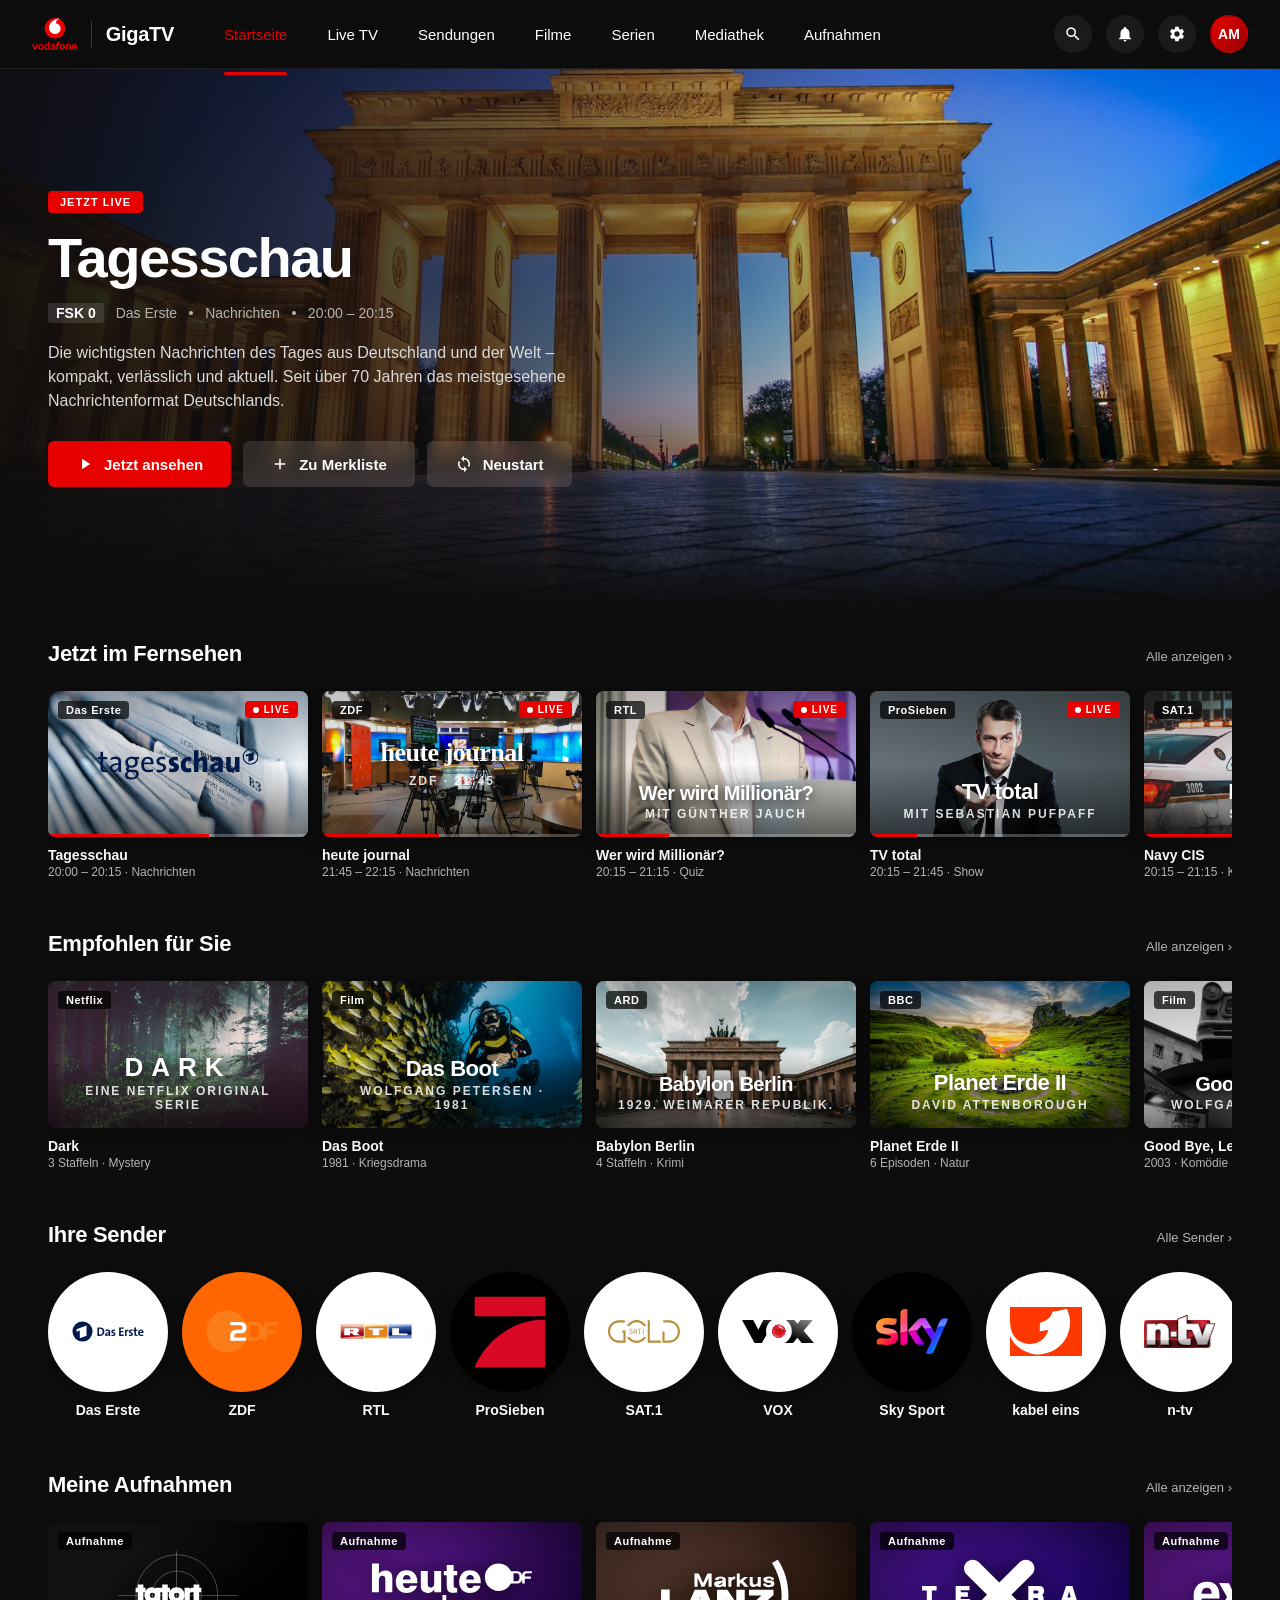
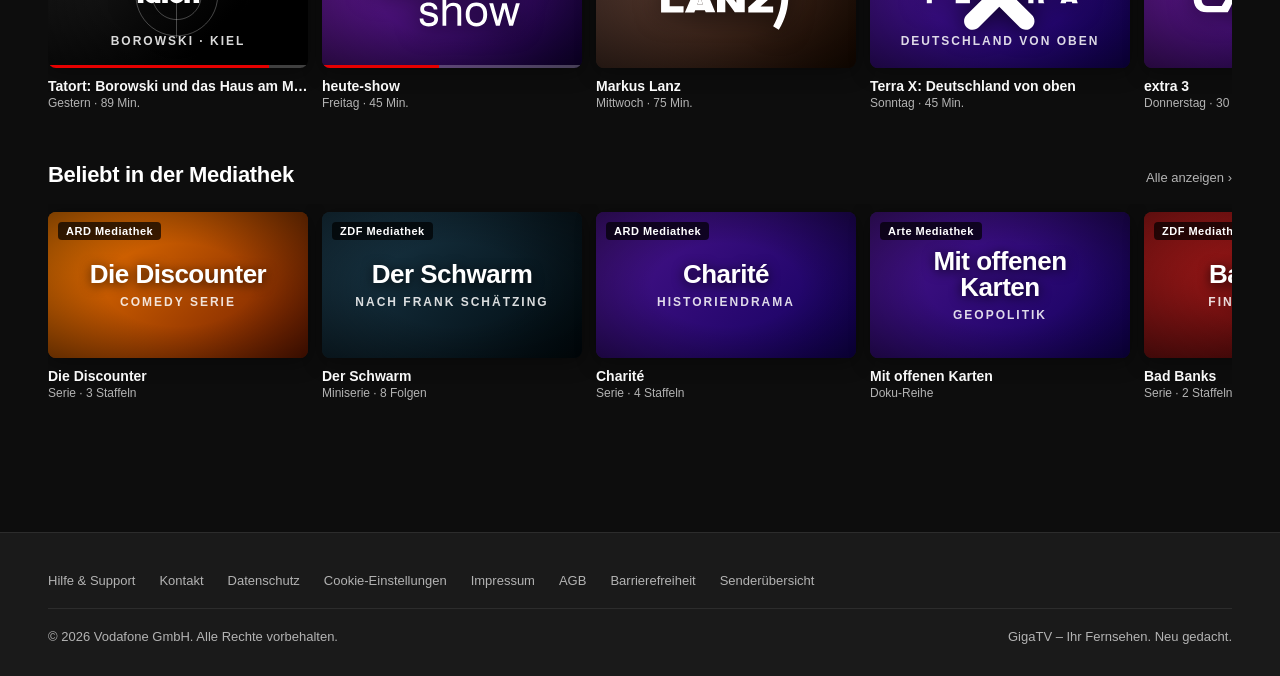
==== index.html @ 19d8017c "Update index.html" ====
<!DOCTYPE html>
<html lang="de">
<head>
 <!-- OneTrust Cookies Consent Notice start for anuschkatmader.github.io/VODAFONE/ -->

<script src="https://cdn.cookielaw.org/scripttemplates/otSDKStub.js"  type="text/javascript" charset="UTF-8" data-domain-script="019dbe77-9f69-7287-923a-d4ab9f42c376" ></script>
<script type="text/javascript">
function OptanonWrapper() { }
</script>
<!-- OneTrust Cookies Consent Notice end for anuschkatmader.github.io/VODAFONE/ -->
    <meta charset="UTF-8">
    <meta name="viewport" content="width=device-width, initial-scale=1.0">
    <title>GigaTV – Vodafone</title>
    <style>
        * {
            margin: 0;
            padding: 0;
            box-sizing: border-box;
            -webkit-font-smoothing: antialiased;
        }

        :root {
            --vf-red: #e60000;
            --vf-red-dark: #bd0000;
            --vf-black: #0d0d0d;
            --vf-bg: #1a1a1a;
            --vf-bg-light: #262626;
            --vf-text: #ffffff;
            --vf-text-muted: #b3b3b3;
            --vf-border: rgba(255, 255, 255, 0.08);
        }

        html, body {
            background: var(--vf-black);
            color: var(--vf-text);
            font-family: "Vodafone Rg", "Helvetica Neue", Arial, sans-serif;
            min-height: 100vh;
            overflow-x: hidden;
        }

        a { color: inherit; }

        /* ---------- Header ---------- */
        header.top-bar {
            position: sticky;
            top: 0;
            z-index: 100;
            background: linear-gradient(to bottom, rgba(13, 13, 13, 0.98), rgba(13, 13, 13, 0.85));
            backdrop-filter: blur(12px);
            -webkit-backdrop-filter: blur(12px);
            border-bottom: 1px solid var(--vf-border);
        }

        .top-bar-inner {
            display: flex;
            align-items: center;
            height: 68px;
            padding: 0 32px;
            gap: 32px;
        }

        .logo-link {
            display: flex;
            align-items: center;
            gap: 14px;
            flex-shrink: 0;
            text-decoration: none;
            color: inherit;
        }

        .vodafone-logo {
            height: 32px;
            width: auto;
            flex-shrink: 0;
        }

        .brand-divider {
            width: 1px;
            height: 26px;
            background: rgba(255, 255, 255, 0.18);
        }

        .brand-subtitle {
            font-size: 20px;
            font-weight: 700;
            letter-spacing: -0.3px;
        }

        nav.main-nav {
            display: flex;
            gap: 4px;
            flex: 1;
        }

        nav.main-nav a {
            color: var(--vf-text);
            text-decoration: none;
            padding: 10px 18px;
            font-size: 15px;
            font-weight: 500;
            border-radius: 6px;
            transition: background 0.15s ease, color 0.15s ease;
            position: relative;
        }

        nav.main-nav a:hover {
            background: rgba(255, 255, 255, 0.08);
        }

        nav.main-nav a.active {
            color: var(--vf-red);
        }

        nav.main-nav a.active::after {
            content: "";
            position: absolute;
            bottom: -22px;
            left: 18px;
            right: 18px;
            height: 3px;
            background: var(--vf-red);
            border-radius: 2px 2px 0 0;
        }

        .top-bar-actions {
            display: flex;
            align-items: center;
            gap: 14px;
        }

        .icon-btn {
            width: 38px;
            height: 38px;
            border-radius: 50%;
            background: rgba(255, 255, 255, 0.06);
            border: none;
            color: white;
            cursor: pointer;
            display: flex;
            align-items: center;
            justify-content: center;
            transition: background 0.15s;
            text-decoration: none;
        }

        .icon-btn:hover {
            background: rgba(255, 255, 255, 0.14);
        }

        .icon-btn svg {
            width: 18px;
            height: 18px;
            fill: currentColor;
        }

        .avatar {
            width: 38px;
            height: 38px;
            border-radius: 50%;
            background: linear-gradient(135deg, #e60000, #990000);
            display: flex;
            align-items: center;
            justify-content: center;
            font-weight: 600;
            font-size: 14px;
            cursor: pointer;
            text-decoration: none;
            color: white;
            border: 2px solid transparent;
            transition: border-color 0.15s;
        }

        .avatar:hover {
            border-color: white;
        }

        /* ---------- Hero ---------- */
        .hero {
            position: relative;
            height: 540px;
            overflow: hidden;
            margin-bottom: 32px;
        }

        .hero-bg {
            position: absolute;
            inset: 0;
            background-image: url("images/photo-reichstag.jpg");
            background-size: cover;
            background-position: center 55%;
        }

        .hero-bg::before {
            content: "";
            position: absolute;
            inset: 0;
            background: linear-gradient(135deg, rgba(230,0,0,0.2) 0%, rgba(0,0,0,0) 60%);
        }

        .hero-overlay {
            position: absolute;
            inset: 0;
            background: linear-gradient(
                to right,
                rgba(13, 13, 13, 0.95) 0%,
                rgba(13, 13, 13, 0.6) 40%,
                rgba(13, 13, 13, 0.2) 70%,
                transparent 100%
            );
        }

        .hero-bottom-fade {
            position: absolute;
            left: 0;
            right: 0;
            bottom: 0;
            height: 120px;
            background: linear-gradient(to bottom, transparent, var(--vf-black));
        }

        .hero-content {
            position: relative;
            z-index: 2;
            padding: 80px 48px;
            max-width: 660px;
            height: 100%;
            display: flex;
            flex-direction: column;
            justify-content: center;
        }

        .hero-badge {
            display: inline-flex;
            align-items: center;
            gap: 8px;
            background: var(--vf-red);
            padding: 5px 12px;
            border-radius: 4px;
            font-size: 11px;
            font-weight: 700;
            letter-spacing: 1px;
            text-transform: uppercase;
            width: fit-content;
            margin-bottom: 16px;
        }

        .hero-title {
            font-size: 56px;
            font-weight: 700;
            letter-spacing: -1.5px;
            line-height: 1.05;
            margin-bottom: 16px;
        }

        .hero-meta {
            display: flex;
            align-items: center;
            gap: 12px;
            margin-bottom: 18px;
            color: var(--vf-text-muted);
            font-size: 14px;
            flex-wrap: wrap;
        }

        .hero-meta .rating {
            background: rgba(255, 255, 255, 0.12);
            padding: 2px 8px;
            border-radius: 3px;
            font-weight: 600;
            color: white;
        }

        .hero-meta .dot {
            width: 4px;
            height: 4px;
            background: var(--vf-text-muted);
            border-radius: 50%;
        }

        .hero-description {
            font-size: 16px;
            line-height: 1.5;
            color: #d9d9d9;
            margin-bottom: 28px;
        }

        .hero-actions {
            display: flex;
            gap: 12px;
            flex-wrap: wrap;
        }

        .btn {
            padding: 14px 28px;
            border-radius: 6px;
            border: none;
            font-size: 15px;
            font-weight: 600;
            cursor: pointer;
            display: inline-flex;
            align-items: center;
            gap: 10px;
            transition: transform 0.1s, background 0.15s, border-color 0.15s;
            font-family: inherit;
            text-decoration: none;
        }

        .btn:active {
            transform: scale(0.97);
        }

        .btn-primary {
            background: var(--vf-red);
            color: white;
        }

        .btn-primary:hover {
            background: var(--vf-red-dark);
        }

        .btn-secondary {
            background: rgba(255, 255, 255, 0.12);
            color: white;
            backdrop-filter: blur(8px);
        }

        .btn-secondary:hover {
            background: rgba(255, 255, 255, 0.22);
        }

        .btn svg {
            width: 18px;
            height: 18px;
            fill: currentColor;
        }

        /* ---------- Rails ---------- */
        main {
            padding: 0 48px 80px;
        }

        .rail {
            margin-bottom: 40px;
        }

        .rail-header {
            display: flex;
            align-items: baseline;
            justify-content: space-between;
            margin-bottom: 16px;
        }

        .rail-title {
            font-size: 22px;
            font-weight: 700;
            letter-spacing: -0.3px;
        }

        .rail-see-all {
            color: var(--vf-text-muted);
            font-size: 13px;
            text-decoration: none;
            font-weight: 500;
            transition: color 0.15s;
        }

        .rail-see-all:hover {
            color: var(--vf-red);
        }

        .rail-track {
            display: flex;
            gap: 14px;
            overflow-x: auto;
            overflow-y: visible;
            scrollbar-width: none;
            -ms-overflow-style: none;
            padding: 8px 0 12px;
            scroll-snap-type: x mandatory;
        }

        .rail-track::-webkit-scrollbar {
            display: none;
        }

        .tile {
            flex: 0 0 auto;
            width: 260px;
            cursor: pointer;
            scroll-snap-align: start;
        }

        .tile:hover .tile-art {
            transform: scale(1.03);
            box-shadow: 0 8px 28px rgba(0, 0, 0, 0.6);
        }

        .tile-art {
            position: relative;
            width: 100%;
            aspect-ratio: 16 / 9;
            border-radius: 8px;
            overflow: hidden;
            background: var(--vf-bg-light);
            margin-bottom: 10px;
            box-shadow: 0 4px 20px rgba(0, 0, 0, 0.4);
            transition: transform 0.2s ease, box-shadow 0.2s ease;
            transform-origin: center center;
        }

        .tile-art::after {
            content: "";
            position: absolute;
            inset: 0;
            border-radius: 8px;
            box-shadow: inset 0 0 0 0 var(--vf-red);
            transition: box-shadow 0.15s;
            pointer-events: none;
        }

        .tile:hover .tile-art::after {
            box-shadow: inset 0 0 0 2px var(--vf-red);
        }

        .tile-art-bg {
            position: absolute;
            inset: 0;
            display: flex;
            align-items: center;
            justify-content: center;
            padding: 14px;
        }

        .tile-art-bg img {
            max-width: 70%;
            max-height: 70%;
            object-fit: contain;
            filter: drop-shadow(0 2px 8px rgba(0,0,0,0.5));
        }

        /* Full-bleed thumbnail photo on show tiles */
        .tile-photo {
            position: absolute;
            inset: 0;
            width: 100%;
            height: 100%;
            object-fit: cover;
            z-index: 0;
        }

        /* Dark scrim so overlays stay legible */
        .tile-scrim::before {
            content: "";
            position: absolute;
            inset: 0;
            background: linear-gradient(to bottom, rgba(0,0,0,0.25) 0%, rgba(0,0,0,0) 50%, rgba(0,0,0,0.55) 100%);
            z-index: 1;
            pointer-events: none;
        }

        .tile-channel {
            position: absolute;
            top: 10px;
            left: 10px;
            background: rgba(0, 0, 0, 0.7);
            backdrop-filter: blur(4px);
            padding: 3px 8px;
            border-radius: 4px;
            font-size: 11px;
            font-weight: 600;
            letter-spacing: 0.5px;
            z-index: 2;
        }

        .tile-live {
            position: absolute;
            top: 10px;
            right: 10px;
            background: var(--vf-red);
            padding: 3px 8px;
            border-radius: 4px;
            font-size: 10px;
            font-weight: 700;
            letter-spacing: 1px;
            display: flex;
            align-items: center;
            gap: 5px;
            z-index: 2;
        }

        .tile-live::before {
            content: "";
            width: 6px;
            height: 6px;
            background: white;
            border-radius: 50%;
            animation: pulse 1.6s infinite;
        }

        @keyframes pulse {
            0%, 100% { opacity: 1; }
            50% { opacity: 0.4; }
        }

        .tile-progress {
            position: absolute;
            left: 0;
            right: 0;
            bottom: 0;
            height: 3px;
            background: rgba(255, 255, 255, 0.25);
            z-index: 2;
        }

        .tile-progress-fill {
            height: 100%;
            background: var(--vf-red);
        }

        .tile-title {
            font-size: 14px;
            font-weight: 600;
            margin-bottom: 2px;
            white-space: nowrap;
            overflow: hidden;
            text-overflow: ellipsis;
        }

        .tile-meta {
            font-size: 12px;
            color: var(--vf-text-muted);
        }

        /* Poster backgrounds — stylized, evocative of each show */
        .bg-news    { background: linear-gradient(135deg, #003366 0%, #001a33 100%); }
        .bg-news2   { background: linear-gradient(135deg, #c8102e 0%, #6b0000 100%); }
        .bg-quiz    { background: radial-gradient(ellipse at center, #ffcc00 0%, #8b4500 70%, #3a1d00 100%); }
        .bg-show    { background: linear-gradient(135deg, #00c853 0%, #004d1f 100%); }
        .bg-crime   { background: linear-gradient(135deg, #1f1f1f 0%, #000000 70%); }
        .bg-invest  { background: linear-gradient(135deg, #2e1065 0%, #0d0025 100%); }
        .bg-sport   { background: linear-gradient(135deg, #0a3d62 0%, #000a1a 100%); }
        .bg-doc     { background: linear-gradient(135deg, #4a148c 0%, #12005e 100%); }
        .bg-mystery { background: linear-gradient(135deg, #1b3a4b 0%, #000a0f 100%); }
        .bg-war     { background: linear-gradient(135deg, #3e2723 0%, #1b0e0b 100%); }
        .bg-nature  { background: linear-gradient(135deg, #1b5e20 0%, #002d0a 100%); }
        .bg-comedy  { background: linear-gradient(135deg, #f57c00 0%, #6d1a00 100%); }
        .bg-thriller { background: linear-gradient(135deg, #b71c1c 0%, #1a0000 100%); }
        .bg-spy     { background: linear-gradient(135deg, #263238 0%, #000a0f 100%); }
        .bg-talk    { background: linear-gradient(135deg, #5d4037 0%, #1a0a00 100%); }
        .bg-satire  { background: linear-gradient(135deg, #6a1b9a 0%, #12003a 100%); }
        .bg-soap    { background: linear-gradient(135deg, #c2185b 0%, #330011 100%); }

        /* Decorative overlay motif on posters */
        .poster-title {
            position: absolute;
            inset: 0;
            display: flex;
            flex-direction: column;
            align-items: center;
            justify-content: center;
            padding: 20px;
            text-align: center;
            z-index: 2;
        }

        .poster-title .main-text {
            font-size: 26px;
            font-weight: 800;
            letter-spacing: -0.5px;
            line-height: 1;
            text-shadow: 0 2px 12px rgba(0, 0, 0, 0.8);
            color: white;
        }

        .poster-title .sub-text {
            font-size: 12px;
            font-weight: 600;
            letter-spacing: 2px;
            text-transform: uppercase;
            margin-top: 8px;
            opacity: 0.85;
        }

        .poster-vignette::before {
            content: "";
            position: absolute;
            inset: 0;
            background: radial-gradient(ellipse at center, transparent 40%, rgba(0,0,0,0.5) 100%);
            z-index: 0;
        }

        .poster-logo {
            position: absolute;
            top: 50%;
            left: 50%;
            transform: translate(-50%, -50%);
            max-width: 62%;
            max-height: 60%;
            width: auto;
            height: auto;
            object-fit: contain;
            z-index: 2;
            filter: drop-shadow(0 2px 12px rgba(0,0,0,0.7));
        }

        .poster-logo.tint-white {
            filter: brightness(0) invert(1) drop-shadow(0 2px 12px rgba(0,0,0,0.7));
        }

        /* ---------- Channel logo row ---------- */
        .channel-row .tile {
            width: 120px;
        }

        .channel-row .tile-art {
            aspect-ratio: 1;
            border-radius: 50%;
            display: flex;
            align-items: center;
            justify-content: center;
        }

        .channel-row .tile-art img {
            max-width: 60%;
            max-height: 60%;
            object-fit: contain;
        }

        .channel-row .tile-art::after {
            border-radius: 50%;
        }

        .channel-row .tile-title {
            text-align: center;
        }

        /* ---------- Footer ---------- */
        footer {
            background: var(--vf-bg);
            padding: 40px 48px 32px;
            border-top: 1px solid var(--vf-border);
            font-size: 13px;
            color: var(--vf-text-muted);
        }

        .footer-links {
            display: flex;
            flex-wrap: wrap;
            gap: 24px;
            margin-bottom: 20px;
        }

        .footer-links a {
            color: var(--vf-text-muted);
            text-decoration: none;
            transition: color 0.15s;
        }

        .footer-links a:hover {
            color: white;
        }

        .footer-legal {
            display: flex;
            justify-content: space-between;
            align-items: center;
            padding-top: 20px;
            border-top: 1px solid var(--vf-border);
            flex-wrap: wrap;
            gap: 12px;
        }

        /* ---------- Responsive ---------- */
        @media (max-width: 900px) {
            .top-bar-inner { padding: 0 16px; gap: 16px; }
            nav.main-nav { display: none; }
            .hero { height: 440px; }
            .hero-content { padding: 40px 20px; }
            .hero-title { font-size: 36px; }
            .hero-description { font-size: 14px; }
            main { padding: 0 20px 60px; }
            .tile { width: 200px; }
            .channel-row .tile { width: 100px; }
            footer { padding: 32px 20px; }
        }
    </style>
</head>
<body>
    <!-- ========== TOP BAR ========== -->
    <header class="top-bar">
        <div class="top-bar-inner">
            <a href="index.html" class="logo-link">
                <img class="vodafone-logo" src="images/vodafone-logo.svg" alt="Vodafone">
                <div class="brand-divider"></div>
                <div class="brand-subtitle">GigaTV</div>
            </a>

            <nav class="main-nav">
                <a href="#" class="active">Startseite</a>
                <a href="#">Live TV</a>
                <a href="#">Sendungen</a>
                <a href="#">Filme</a>
                <a href="#">Serien</a>
                <a href="#">Mediathek</a>
                <a href="#">Aufnahmen</a>
            </nav>

            <div class="top-bar-actions">
                <button class="icon-btn" aria-label="Suche">
                    <svg viewBox="0 0 24 24"><path d="M15.5 14h-.79l-.28-.27a6.5 6.5 0 1 0-.7.7l.27.28v.79l5 4.99L20.49 19l-4.99-5zm-6 0C7.01 14 5 11.99 5 9.5S7.01 5 9.5 5 14 7.01 14 9.5 11.99 14 9.5 14z"/></svg>
                </button>
                <button class="icon-btn" aria-label="Benachrichtigungen">
                    <svg viewBox="0 0 24 24"><path d="M12 22c1.1 0 2-.9 2-2h-4c0 1.1.89 2 2 2zm6-6v-5c0-3.07-1.63-5.64-4.5-6.32V4c0-.83-.67-1.5-1.5-1.5s-1.5.67-1.5 1.5v.68C7.64 5.36 6 7.92 6 11v5l-2 2v1h16v-1l-2-2z"/></svg>
                </button>
                <button class="icon-btn" aria-label="Einstellungen">
                    <svg viewBox="0 0 24 24"><path d="M19.14 12.94c.04-.3.06-.61.06-.94 0-.32-.02-.64-.07-.94l2.03-1.58c.18-.14.23-.41.12-.61l-1.92-3.32c-.12-.22-.37-.29-.59-.22l-2.39.96c-.5-.38-1.03-.7-1.62-.94l-.36-2.54c-.04-.24-.24-.41-.48-.41h-3.84c-.24 0-.43.17-.47.41l-.36 2.54c-.59.24-1.13.57-1.62.94l-2.39-.96c-.22-.08-.47 0-.59.22L2.74 8.87c-.12.21-.08.47.12.61l2.03 1.58c-.05.3-.09.63-.09.94 0 .31.02.64.07.94l-2.03 1.58c-.18.14-.23.41-.12.61l1.92 3.32c.12.22.37.29.59.22l2.39-.96c.5.38 1.03.7 1.62.94l.36 2.54c.05.24.24.41.48.41h3.84c.24 0 .44-.17.47-.41l.36-2.54c.59-.24 1.13-.56 1.62-.94l2.39.96c.22.08.47 0 .59-.22l1.92-3.32c.12-.22.07-.47-.12-.61l-2.01-1.58zM12 15.6c-1.98 0-3.6-1.62-3.6-3.6s1.62-3.6 3.6-3.6 3.6 1.62 3.6 3.6-1.62 3.6-3.6 3.6z"/></svg>
                </button>
                <a href="account.html" class="avatar" title="Mein Konto – Anna Mader">AM</a>
            </div>
        </div>
    </header>

    <!-- ========== HERO ========== -->
    <section class="hero">
        <div class="hero-bg"></div>
        <div class="hero-overlay"></div>
        <div class="hero-content">
            <div class="hero-badge">Jetzt Live</div>
            <h1 class="hero-title">Tagesschau</h1>
            <div class="hero-meta">
                <span class="rating">FSK 0</span>
                <span>Das Erste</span>
                <span class="dot"></span>
                <span>Nachrichten</span>
                <span class="dot"></span>
                <span>20:00 – 20:15</span>
            </div>
            <p class="hero-description">
                Die wichtigsten Nachrichten des Tages aus Deutschland und der Welt – kompakt, verlässlich und aktuell. Seit über 70 Jahren das meistgesehene Nachrichtenformat Deutschlands.
            </p>
            <div class="hero-actions">
                <a href="#" class="btn btn-primary">
                    <svg viewBox="0 0 24 24"><path d="M8 5v14l11-7z"/></svg>
                    Jetzt ansehen
                </a>
                <a href="#" class="btn btn-secondary">
                    <svg viewBox="0 0 24 24"><path d="M19 13h-6v6h-2v-6H5v-2h6V5h2v6h6v2z"/></svg>
                    Zu Merkliste
                </a>
                <a href="#" class="btn btn-secondary">
                    <svg viewBox="0 0 24 24"><path d="M12 4V1L8 5l4 4V6c3.31 0 6 2.69 6 6 0 1.01-.25 1.97-.7 2.8l1.46 1.46C19.54 15.03 20 13.57 20 12c0-4.42-3.58-8-8-8zm0 14c-3.31 0-6-2.69-6-6 0-1.01.25-1.97.7-2.8L5.24 7.74C4.46 8.97 4 10.43 4 12c0 4.42 3.58 8 8 8v3l4-4-4-4v3z"/></svg>
                    Neustart
                </a>
            </div>
        </div>
        <div class="hero-bottom-fade"></div>
    </section>

    <!-- ========== MAIN CONTENT ========== -->
    <main>
        <!-- Jetzt im Fernsehen -->
        <section class="rail">
            <div class="rail-header">
                <h2 class="rail-title">Jetzt im Fernsehen</h2>
                <a href="#" class="rail-see-all">Alle anzeigen ›</a>
            </div>
            <div class="rail-track">
                <div class="tile">
                    <div class="tile-art tile-scrim">
                        <img class="tile-photo" src="images/photo-newsstudio.jpg" alt="">
                        <span class="tile-channel">Das Erste</span>
                        <span class="tile-live">LIVE</span>
                        <img class="poster-logo" src="images/tagesschau.svg" alt="Tagesschau">
                        <div class="tile-progress"><div class="tile-progress-fill" style="width: 62%"></div></div>
                    </div>
                    <div class="tile-title">Tagesschau</div>
                    <div class="tile-meta">20:00 – 20:15 · Nachrichten</div>
                </div>

                <div class="tile">
                    <div class="tile-art tile-scrim">
                        <img class="tile-photo" src="images/photo-tvstudio.jpg" alt="">
                        <span class="tile-channel">ZDF</span>
                        <span class="tile-live">LIVE</span>
                        <div class="poster-title">
                            <div class="main-text" style="font-family:Georgia,serif;">heute journal</div>
                            <div class="sub-text">ZDF · 21:45</div>
                        </div>
                        <div class="tile-progress"><div class="tile-progress-fill" style="width: 45%"></div></div>
                    </div>
                    <div class="tile-title">heute journal</div>
                    <div class="tile-meta">21:45 – 22:15 · Nachrichten</div>
                </div>

                <div class="tile">
                    <div class="tile-art tile-scrim">
                        <img class="tile-photo" src="images/photo-jauch.jpg" alt="">
                        <span class="tile-channel">RTL</span>
                        <span class="tile-live">LIVE</span>
                        <div class="poster-title" style="justify-content:flex-end;padding-bottom:16px;">
                            <div class="main-text" style="font-size:20px;">Wer wird Millionär?</div>
                            <div class="sub-text" style="margin-top:4px;">mit Günther Jauch</div>
                        </div>
                        <div class="tile-progress"><div class="tile-progress-fill" style="width: 28%"></div></div>
                    </div>
                    <div class="tile-title">Wer wird Millionär?</div>
                    <div class="tile-meta">20:15 – 21:15 · Quiz</div>
                </div>

                <div class="tile">
                    <div class="tile-art tile-scrim">
                        <img class="tile-photo" src="images/photo-pufpaff.jpg" alt="">
                        <span class="tile-channel">ProSieben</span>
                        <span class="tile-live">LIVE</span>
                        <div class="poster-title" style="justify-content:flex-end;padding-bottom:16px;">
                            <div class="main-text" style="font-size:22px;">TV total</div>
                            <div class="sub-text" style="margin-top:4px;">mit Sebastian Pufpaff</div>
                        </div>
                        <div class="tile-progress"><div class="tile-progress-fill" style="width: 18%"></div></div>
                    </div>
                    <div class="tile-title">TV total</div>
                    <div class="tile-meta">20:15 – 21:45 · Show</div>
                </div>

                <div class="tile">
                    <div class="tile-art tile-scrim">
                        <img class="tile-photo" src="images/photo-crime.jpg" alt="">
                        <span class="tile-channel">SAT.1</span>
                        <span class="tile-live">LIVE</span>
                        <div class="poster-title" style="justify-content:flex-end;padding-bottom:16px;">
                            <div class="main-text" style="font-size:22px;">Navy CIS</div>
                            <div class="sub-text" style="margin-top:4px;">Staffel 21</div>
                        </div>
                        <div class="tile-progress"><div class="tile-progress-fill" style="width: 55%"></div></div>
                    </div>
                    <div class="tile-title">Navy CIS</div>
                    <div class="tile-meta">20:15 – 21:15 · Krimi</div>
                </div>

                <div class="tile">
                    <div class="tile-art tile-scrim">
                        <img class="tile-photo" src="images/photo-business.jpg" alt="">
                        <span class="tile-channel">VOX</span>
                        <span class="tile-live">LIVE</span>
                        <div class="poster-title" style="justify-content:flex-end;padding-bottom:16px;">
                            <div class="main-text" style="font-size:20px;">Die Höhle der Löwen</div>
                            <div class="sub-text" style="margin-top:4px;">Staffel 18</div>
                        </div>
                        <div class="tile-progress"><div class="tile-progress-fill" style="width: 33%"></div></div>
                    </div>
                    <div class="tile-title">Die Höhle der Löwen</div>
                    <div class="tile-meta">20:15 – 22:15 · Business</div>
                </div>

                <div class="tile">
                    <div class="tile-art tile-scrim">
                        <img class="tile-photo" src="images/photo-stadium.jpg" alt="">
                        <span class="tile-channel">Sky Sport</span>
                        <span class="tile-live">LIVE</span>
                        <img class="poster-logo tint-white" src="images/bundesliga.svg" alt="Bundesliga" style="top:38%;max-height:32%;">
                        <div class="poster-title" style="justify-content:flex-end;padding-bottom:16px;">
                            <div class="sub-text" style="margin-top:0;">BVB – FC Bayern · 30. Spieltag</div>
                        </div>
                        <div class="tile-progress"><div class="tile-progress-fill" style="width: 72%"></div></div>
                    </div>
                    <div class="tile-title">Bundesliga: BVB – FC Bayern</div>
                    <div class="tile-meta">20:30 – 22:30 · Sport</div>
                </div>

                <div class="tile">
                    <div class="tile-art tile-scrim">
                        <img class="tile-photo" src="images/photo-map.jpg" alt="">
                        <span class="tile-channel">Arte</span>
                        <span class="tile-live">LIVE</span>
                        <div class="poster-title" style="justify-content:flex-end;padding-bottom:16px;">
                            <div class="main-text" style="font-size:22px;">Re: Europa</div>
                            <div class="sub-text" style="margin-top:4px;">Reportage</div>
                        </div>
                        <div class="tile-progress"><div class="tile-progress-fill" style="width: 40%"></div></div>
                    </div>
                    <div class="tile-title">Re: Europa</div>
                    <div class="tile-meta">19:40 – 20:15 · Reportage</div>
                </div>
            </div>
        </section>

        <!-- Empfohlen für Sie -->
        <section class="rail">
            <div class="rail-header">
                <h2 class="rail-title">Empfohlen für Sie</h2>
                <a href="#" class="rail-see-all">Alle anzeigen ›</a>
            </div>
            <div class="rail-track">
                <div class="tile">
                    <div class="tile-art tile-scrim">
                        <img class="tile-photo" src="images/photo-forest.jpg" alt="">
                        <span class="tile-channel">Netflix</span>
                        <div class="poster-title" style="justify-content:flex-end;padding-bottom:16px;">
                            <div class="main-text" style="letter-spacing:8px;">DARK</div>
                            <div class="sub-text" style="margin-top:4px;">Eine Netflix Original Serie</div>
                        </div>
                    </div>
                    <div class="tile-title">Dark</div>
                    <div class="tile-meta">3 Staffeln · Mystery</div>
                </div>
                <div class="tile">
                    <div class="tile-art tile-scrim">
                        <img class="tile-photo" src="images/photo-submarine.jpg" alt="">
                        <span class="tile-channel">Film</span>
                        <div class="poster-title" style="justify-content:flex-end;padding-bottom:16px;">
                            <div class="main-text" style="font-size:22px;">Das Boot</div>
                            <div class="sub-text" style="margin-top:4px;">Wolfgang Petersen · 1981</div>
                        </div>
                    </div>
                    <div class="tile-title">Das Boot</div>
                    <div class="tile-meta">1981 · Kriegsdrama</div>
                </div>
                <div class="tile">
                    <div class="tile-art tile-scrim">
                        <img class="tile-photo" src="images/photo-berlin-vintage.jpg" alt="">
                        <span class="tile-channel">ARD</span>
                        <div class="poster-title" style="justify-content:flex-end;padding-bottom:16px;">
                            <div class="main-text" style="font-size:20px;">Babylon Berlin</div>
                            <div class="sub-text" style="margin-top:4px;">1929. Weimarer Republik.</div>
                        </div>
                    </div>
                    <div class="tile-title">Babylon Berlin</div>
                    <div class="tile-meta">4 Staffeln · Krimi</div>
                </div>
                <div class="tile">
                    <div class="tile-art tile-scrim">
                        <img class="tile-photo" src="images/photo-nature.jpg" alt="">
                        <span class="tile-channel">BBC</span>
                        <div class="poster-title" style="justify-content:flex-end;padding-bottom:16px;">
                            <div class="main-text" style="font-size:22px;">Planet Erde II</div>
                            <div class="sub-text" style="margin-top:4px;">David Attenborough</div>
                        </div>
                    </div>
                    <div class="tile-title">Planet Erde II</div>
                    <div class="tile-meta">6 Episoden · Natur</div>
                </div>
                <div class="tile">
                    <div class="tile-art tile-scrim">
                        <img class="tile-photo" src="images/photo-trabant.jpg" alt="">
                        <span class="tile-channel">Film</span>
                        <div class="poster-title" style="justify-content:flex-end;padding-bottom:16px;">
                            <div class="main-text" style="font-size:20px;">Good Bye, Lenin!</div>
                            <div class="sub-text" style="margin-top:4px;">Wolfgang Becker · 2003</div>
                        </div>
                    </div>
                    <div class="tile-title">Good Bye, Lenin!</div>
                    <div class="tile-meta">2003 · Komödie</div>
                </div>
                <div class="tile">
                    <div class="tile-art tile-scrim">
                        <img class="tile-photo" src="images/photo-noir.jpg" alt="">
                        <span class="tile-channel">Das Erste</span>
                        <img class="poster-logo tint-white" src="images/tatort.svg" alt="Tatort">
                    </div>
                    <div class="tile-title">Tatort</div>
                    <div class="tile-meta">Über 1200 Folgen · Krimi</div>
                </div>
                <div class="tile">
                    <div class="tile-art tile-scrim">
                        <img class="tile-photo" src="images/photo-running.jpg" alt="">
                        <span class="tile-channel">Film</span>
                        <div class="poster-title" style="justify-content:flex-end;padding-bottom:16px;">
                            <div class="main-text" style="font-size:22px;">Lola rennt</div>
                            <div class="sub-text" style="margin-top:4px;">Tom Tykwer · 1998</div>
                        </div>
                    </div>
                    <div class="tile-title">Lola rennt</div>
                    <div class="tile-meta">1998 · Thriller</div>
                </div>
                <div class="tile">
                    <div class="tile-art tile-scrim">
                        <img class="tile-photo" src="images/photo-berlinwall.jpg" alt="">
                        <span class="tile-channel">RTL+</span>
                        <div class="poster-title" style="justify-content:flex-end;padding-bottom:16px;">
                            <div class="main-text" style="font-size:20px;">Deutschland 83</div>
                            <div class="sub-text" style="margin-top:4px;">Kalter Krieg · Spionage</div>
                        </div>
                    </div>
                    <div class="tile-title">Deutschland 83</div>
                    <div class="tile-meta">3 Staffeln · Spionage</div>
                </div>
            </div>
        </section>

        <!-- Sender -->
        <section class="rail channel-row">
            <div class="rail-header">
                <h2 class="rail-title">Ihre Sender</h2>
                <a href="#" class="rail-see-all">Alle Sender ›</a>
            </div>
            <div class="rail-track">
                <div class="tile">
                    <div class="tile-art" style="background:#fff;">
                        <img src="images/das-erste.svg" alt="Das Erste">
                    </div>
                    <div class="tile-title">Das Erste</div>
                </div>
                <div class="tile">
                    <div class="tile-art" style="background:#ff6600;">
                        <img src="images/zdf.svg" alt="ZDF">
                    </div>
                    <div class="tile-title">ZDF</div>
                </div>
                <div class="tile">
                    <div class="tile-art" style="background:#fff;">
                        <img src="images/rtl.svg" alt="RTL">
                    </div>
                    <div class="tile-title">RTL</div>
                </div>
                <div class="tile">
                    <div class="tile-art" style="background:#000;">
                        <img src="images/prosieben.svg" alt="ProSieben">
                    </div>
                    <div class="tile-title">ProSieben</div>
                </div>
                <div class="tile">
                    <div class="tile-art" style="background:#fff;">
                        <img src="images/sat1.svg" alt="SAT.1">
                    </div>
                    <div class="tile-title">SAT.1</div>
                </div>
                <div class="tile">
                    <div class="tile-art" style="background:#fff;">
                        <img src="images/vox.svg" alt="VOX">
                    </div>
                    <div class="tile-title">VOX</div>
                </div>
                <div class="tile">
                    <div class="tile-art" style="background:#000;">
                        <img src="images/sky.svg" alt="Sky">
                    </div>
                    <div class="tile-title">Sky Sport</div>
                </div>
                <div class="tile">
                    <div class="tile-art" style="background:#fff;">
                        <img src="images/kabeleins.svg" alt="kabel eins">
                    </div>
                    <div class="tile-title">kabel eins</div>
                </div>
                <div class="tile">
                    <div class="tile-art" style="background:#fff;">
                        <img src="images/ntv.svg" alt="n-tv">
                    </div>
                    <div class="tile-title">n-tv</div>
                </div>
                <div class="tile">
                    <div class="tile-art" style="background:#000;">
                        <img src="images/arte.svg" alt="Arte">
                    </div>
                    <div class="tile-title">Arte</div>
                </div>
                <div class="tile">
                    <div class="tile-art" style="background:#fff;">
                        <img src="images/3sat.svg" alt="3sat">
                    </div>
                    <div class="tile-title">3sat</div>
                </div>
                <div class="tile">
                    <div class="tile-art" style="background:#fff;">
                        <img src="images/wdr.svg" alt="WDR">
                    </div>
                    <div class="tile-title">WDR</div>
                </div>
            </div>
        </section>

        <!-- Meine Aufnahmen -->
        <section class="rail">
            <div class="rail-header">
                <h2 class="rail-title">Meine Aufnahmen</h2>
                <a href="#" class="rail-see-all">Alle anzeigen ›</a>
            </div>
            <div class="rail-track">
                <div class="tile">
                    <div class="tile-art bg-crime poster-vignette">
                        <span class="tile-channel">Aufnahme</span>
                        <img class="poster-logo tint-white" src="images/tatort.svg" alt="Tatort">
                        <div class="poster-title" style="justify-content:flex-end;padding-bottom:20px;">
                            <div class="sub-text" style="margin-top:0;">Borowski · Kiel</div>
                        </div>
                        <div class="tile-progress"><div class="tile-progress-fill" style="width: 85%"></div></div>
                    </div>
                    <div class="tile-title">Tatort: Borowski und das Haus am Meer</div>
                    <div class="tile-meta">Gestern · 89 Min.</div>
                </div>
                <div class="tile">
                    <div class="tile-art bg-satire poster-vignette">
                        <span class="tile-channel">Aufnahme</span>
                        <img class="poster-logo tint-white" src="images/heute-show.svg" alt="heute-show">
                        <div class="tile-progress"><div class="tile-progress-fill" style="width: 45%"></div></div>
                    </div>
                    <div class="tile-title">heute-show</div>
                    <div class="tile-meta">Freitag · 45 Min.</div>
                </div>
                <div class="tile">
                    <div class="tile-art bg-talk poster-vignette">
                        <span class="tile-channel">Aufnahme</span>
                        <img class="poster-logo tint-white" src="images/markus-lanz.svg" alt="Markus Lanz">
                    </div>
                    <div class="tile-title">Markus Lanz</div>
                    <div class="tile-meta">Mittwoch · 75 Min.</div>
                </div>
                <div class="tile">
                    <div class="tile-art bg-doc poster-vignette">
                        <span class="tile-channel">Aufnahme</span>
                        <img class="poster-logo tint-white" src="images/terra-x.svg" alt="Terra X">
                        <div class="poster-title" style="justify-content:flex-end;padding-bottom:20px;">
                            <div class="sub-text" style="margin-top:0;">Deutschland von oben</div>
                        </div>
                    </div>
                    <div class="tile-title">Terra X: Deutschland von oben</div>
                    <div class="tile-meta">Sonntag · 45 Min.</div>
                </div>
                <div class="tile">
                    <div class="tile-art bg-satire poster-vignette">
                        <span class="tile-channel">Aufnahme</span>
                        <img class="poster-logo tint-white" src="images/extra-3.svg" alt="extra 3">
                    </div>
                    <div class="tile-title">extra 3</div>
                    <div class="tile-meta">Donnerstag · 30 Min.</div>
                </div>
                <div class="tile">
                    <div class="tile-art bg-soap poster-vignette">
                        <span class="tile-channel">Aufnahme</span>
                        <div class="poster-title">
                            <div class="main-text">Rote Rosen</div>
                            <div class="sub-text">Telenovela</div>
                        </div>
                    </div>
                    <div class="tile-title">Rote Rosen</div>
                    <div class="tile-meta">Diese Woche · 5 Folgen</div>
                </div>
            </div>
        </section>

        <!-- Beliebt in der Mediathek -->
        <section class="rail">
            <div class="rail-header">
                <h2 class="rail-title">Beliebt in der Mediathek</h2>
                <a href="#" class="rail-see-all">Alle anzeigen ›</a>
            </div>
            <div class="rail-track">
                <div class="tile">
                    <div class="tile-art bg-comedy poster-vignette">
                        <span class="tile-channel">ARD Mediathek</span>
                        <div class="poster-title">
                            <div class="main-text">Die Discounter</div>
                            <div class="sub-text">Comedy Serie</div>
                        </div>
                    </div>
                    <div class="tile-title">Die Discounter</div>
                    <div class="tile-meta">Serie · 3 Staffeln</div>
                </div>
                <div class="tile">
                    <div class="tile-art bg-mystery poster-vignette">
                        <span class="tile-channel">ZDF Mediathek</span>
                        <div class="poster-title">
                            <div class="main-text">Der Schwarm</div>
                            <div class="sub-text">nach Frank Schätzing</div>
                        </div>
                    </div>
                    <div class="tile-title">Der Schwarm</div>
                    <div class="tile-meta">Miniserie · 8 Folgen</div>
                </div>
                <div class="tile">
                    <div class="tile-art bg-doc poster-vignette">
                        <span class="tile-channel">ARD Mediathek</span>
                        <div class="poster-title">
                            <div class="main-text">Charité</div>
                            <div class="sub-text">Historiendrama</div>
                        </div>
                    </div>
                    <div class="tile-title">Charité</div>
                    <div class="tile-meta">Serie · 4 Staffeln</div>
                </div>
                <div class="tile">
                    <div class="tile-art bg-doc poster-vignette">
                        <span class="tile-channel">Arte Mediathek</span>
                        <div class="poster-title">
                            <div class="main-text">Mit offenen<br>Karten</div>
                            <div class="sub-text">Geopolitik</div>
                        </div>
                    </div>
                    <div class="tile-title">Mit offenen Karten</div>
                    <div class="tile-meta">Doku-Reihe</div>
                </div>
                <div class="tile">
                    <div class="tile-art bg-thriller poster-vignette">
                        <span class="tile-channel">ZDF Mediathek</span>
                        <div class="poster-title">
                            <div class="main-text">Bad Banks</div>
                            <div class="sub-text">Finanzthriller</div>
                        </div>
                    </div>
                    <div class="tile-title">Bad Banks</div>
                    <div class="tile-meta">Serie · 2 Staffeln</div>
                </div>
                <div class="tile">
                    <div class="tile-art bg-comedy poster-vignette">
                        <span class="tile-channel">ARD Mediathek</span>
                        <div class="poster-title">
                            <div class="main-text">Pumuckl</div>
                            <div class="sub-text">Neue Geschichten</div>
                        </div>
                    </div>
                    <div class="tile-title">Neue Geschichten vom Pumuckl</div>
                    <div class="tile-meta">Serie · 13 Folgen</div>
                </div>
                <div class="tile">
                    <div class="tile-art bg-satire poster-vignette">
                        <span class="tile-channel">ZDF Mediathek</span>
                        <div class="poster-title">
                            <div class="main-text">Die Anstalt</div>
                            <div class="sub-text">Politsatire</div>
                        </div>
                    </div>
                    <div class="tile-title">Die Anstalt</div>
                    <div class="tile-meta">Politsatire</div>
                </div>
                <div class="tile">
                    <div class="tile-art bg-doc poster-vignette">
                        <span class="tile-channel">Arte Mediathek</span>
                        <div class="poster-title">
                            <div class="main-text">Tracks East</div>
                            <div class="sub-text">Reportage</div>
                        </div>
                    </div>
                    <div class="tile-title">Tracks East</div>
                    <div class="tile-meta">Reportage</div>
                </div>
            </div>
        </section>
    </main>

    <!-- ========== FOOTER ========== -->
    <footer>
        <div class="footer-links">
            <a href="#">Hilfe &amp; Support</a>
            <a href="#">Kontakt</a>
            <a href="#">Datenschutz</a>
            <a href="#" id="cookie-settings">Cookie-Einstellungen</a>
            <a href="#">Impressum</a>
            <a href="#">AGB</a>
            <a href="#">Barrierefreiheit</a>
            <a href="#">Senderübersicht</a>
        </div>
        <div class="footer-legal">
            <div>© 2026 Vodafone GmbH. Alle Rechte vorbehalten.</div>
            <div>GigaTV – Ihr Fernsehen. Neu gedacht.</div>
        </div>
    </footer>
</body>
</html>
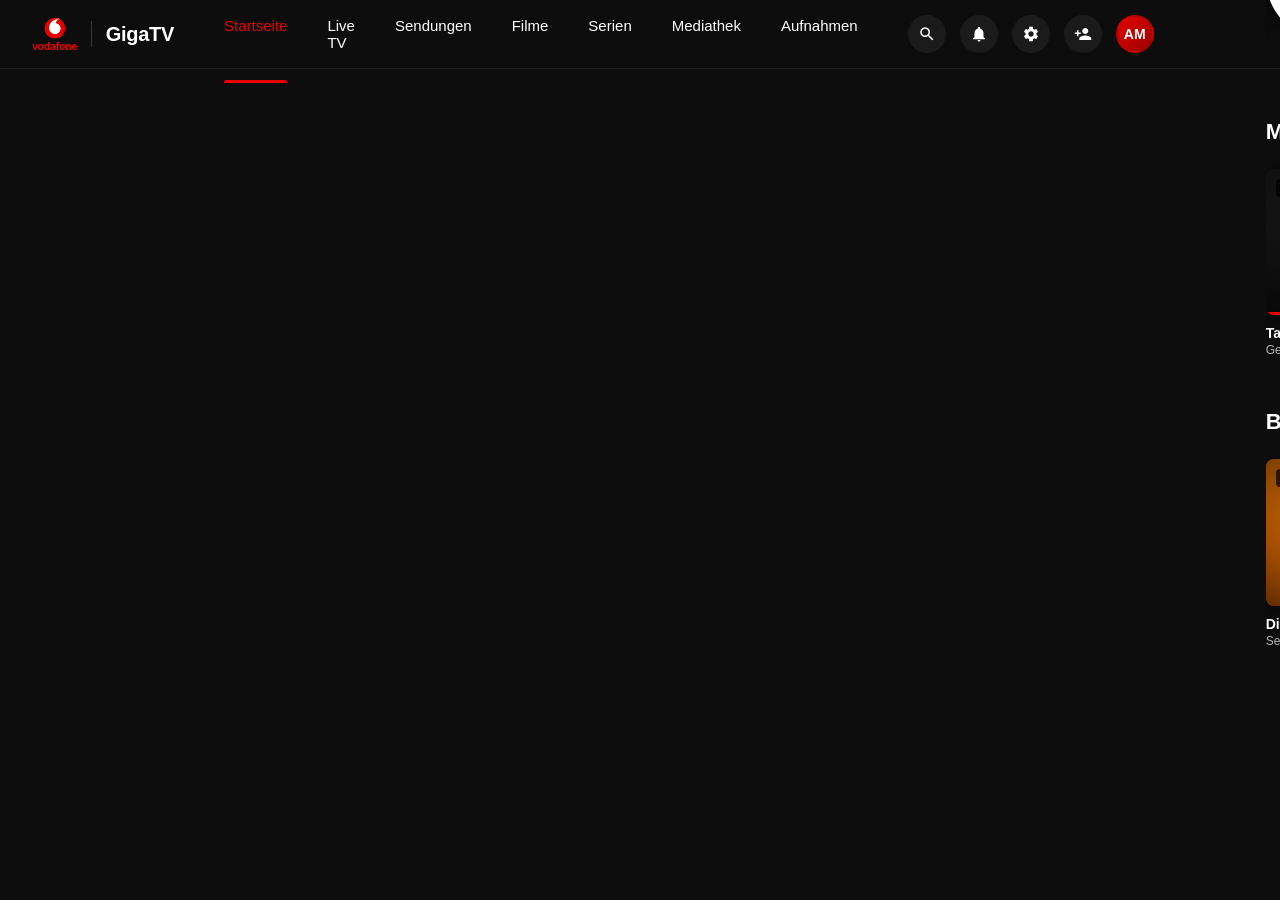
==== commit 3ced1c90: "Update index.html" ====
--- a/index.html
+++ b/index.html
@@ -705,20 +705,24 @@
                 <a href="#">Aufnahmen</a>
             </nav>
 
-            <div class="top-bar-actions">
-                <button class="icon-btn" aria-label="Suche">
-                    <svg viewBox="0 0 24 24"><path d="M15.5 14h-.79l-.28-.27a6.5 6.5 0 1 0-.7.7l.27.28v.79l5 4.99L20.49 19l-4.99-5zm-6 0C7.01 14 5 11.99 5 9.5S7.01 5 9.5 5 14 7.01 14 9.5 11.99 14 9.5 14z"/></svg>
-                </button>
-                <button class="icon-btn" aria-label="Benachrichtigungen">
-                    <svg viewBox="0 0 24 24"><path d="M12 22c1.1 0 2-.9 2-2h-4c0 1.1.89 2 2 2zm6-6v-5c0-3.07-1.63-5.64-4.5-6.32V4c0-.83-.67-1.5-1.5-1.5s-1.5.67-1.5 1.5v.68C7.64 5.36 6 7.92 6 11v5l-2 2v1h16v-1l-2-2z"/></svg>
-                </button>
-                <button class="icon-btn" aria-label="Einstellungen">
-                    <svg viewBox="0 0 24 24"><path d="M19.14 12.94c.04-.3.06-.61.06-.94 0-.32-.02-.64-.07-.94l2.03-1.58c.18-.14.23-.41.12-.61l-1.92-3.32c-.12-.22-.37-.29-.59-.22l-2.39.96c-.5-.38-1.03-.7-1.62-.94l-.36-2.54c-.04-.24-.24-.41-.48-.41h-3.84c-.24 0-.43.17-.47.41l-.36 2.54c-.59.24-1.13.57-1.62.94l-2.39-.96c-.22-.08-.47 0-.59.22L2.74 8.87c-.12.21-.08.47.12.61l2.03 1.58c-.05.3-.09.63-.09.94 0 .31.02.64.07.94l-2.03 1.58c-.18.14-.23.41-.12.61l1.92 3.32c.12.22.37.29.59.22l2.39-.96c.5.38 1.03.7 1.62.94l.36 2.54c.05.24.24.41.48.41h3.84c.24 0 .44-.17.47-.41l.36-2.54c.59-.24 1.13-.56 1.62-.94l2.39.96c.22.08.47 0 .59-.22l1.92-3.32c.12-.22.07-.47-.12-.61l-2.01-1.58zM12 15.6c-1.98 0-3.6-1.62-3.6-3.6s1.62-3.6 3.6-3.6 3.6 1.62 3.6 3.6-1.62 3.6-3.6 3.6z"/></svg>
-                </button>
-                <a href="account.html" class="avatar" title="Mein Konto – Anna Mader">AM</a>
-            </div>
-        </div>
-    </header>
+<div class="top-bar-actions">
+<button class="icon-btn" aria-label="Suche">
+<svg viewBox="0 0 24 24"><path d="M15.5 14h-.79l-.28-.27a6.5 6.5 0 1 0-.7.7l.27.28v.79l5 4.99L20.49 19l-4.99-5zm-6 0C7.01 14 5 11.99 5 9.5S7.01 5 9.5 5 14 7.01 14 9.5 11.99 14 9.5 14z"/></svg>
+</button>
+<button class="icon-btn" aria-label="Benachrichtigungen">
+<svg viewBox="0 0 24 24"><path d="M12 22c1.1 0 2-.9 2-2h-4c0 1.1.89 2 2 2zm6-6v-5c0-3.07-1.63-5.64-4.5-6.32V4c0-.83-.67-1.5-1.5-1.5s-1.5.67-1.5 1.5v.68C7.64 5.36 6 7.92 6 11v5l-2 2v1h16v-1l-2-2z"/></svg>
+</button>
+<button class="icon-btn" aria-label="Einstellungen">
+<svg viewBox="0 0 24 24"><path d="M19.14 12.94c.04-.3.06-.61.06-.94 0-.32-.02-.64-.07-.94l2.03-1.58c.18-.14.23-.41.12-.61l-1.92-3.32c-.12-.22-.37-.29-.59-.22l-2.39.96c-.5-.38-1.03-.7-1.62-.94l-.36-2.54c-.04-.24-.24-.41-.48-.41h-3.84c-.24 0-.43.17-.47.41l-.36 2.54c-.59.24-1.13.57-1.62.94l-2.39-.96c-.22-.08-.47 0-.59.22L2.74 8.87c-.12.21-.08.47.12.61l2.03 1.58c-.05.3-.09.63-.09.94 0 .31.02.64.07.94l-2.03 1.58c-.18.14-.23.41-.12.61l1.92 3.32c.12.22.37.29.59.22l2.39-.96c.5.38 1.03.7 1.62.94l.36 2.54c.05.24.24.41.48.41h3.84c.24 0 .44-.17.47-.41l.36-2.54c.59-.24 1.13-.56 1.62-.94l2.39.96c.22.08.47 0 .59-.22l1.92-3.32c.12-.22.07-.47-.12-.61l-2.01-1.58zM12 15.6c-1.98 0-3.6-1.62-3.6-3.6s1.62-3.6 3.6-3.6 3.6 1.62 3.6 3.6-1.62 3.6-3.6 3.6z"/></svg>
+</button>
+<!-- NEW: Create Account button -->
+<a href="createaccount.html" class="icon-btn" aria-label="Konto erstellen" title="Konto erstellen">
+<svg viewBox="0 0 24 24"><path d="M15 12c2.21 0 4-1.79 4-4s-1.79-4-4-4-4 1.79-4 4 1.79 4 4 4zm-9-2V7H4v3H1v2h3v3h2v-3h3v-2H6zm9 4c-2.67 0-8 1.34-8 4v2h16v-2c0-2.66-5.33-4-8-4z"/></svg>
+</a>
+<!-- Existing account avatar -->
+<a href="account.html" class="avatar" title="Mein Konto – Anna Mader">AM</a>
+</div>
+ 
 
     <!-- ========== HERO ========== -->
     <section class="hero">
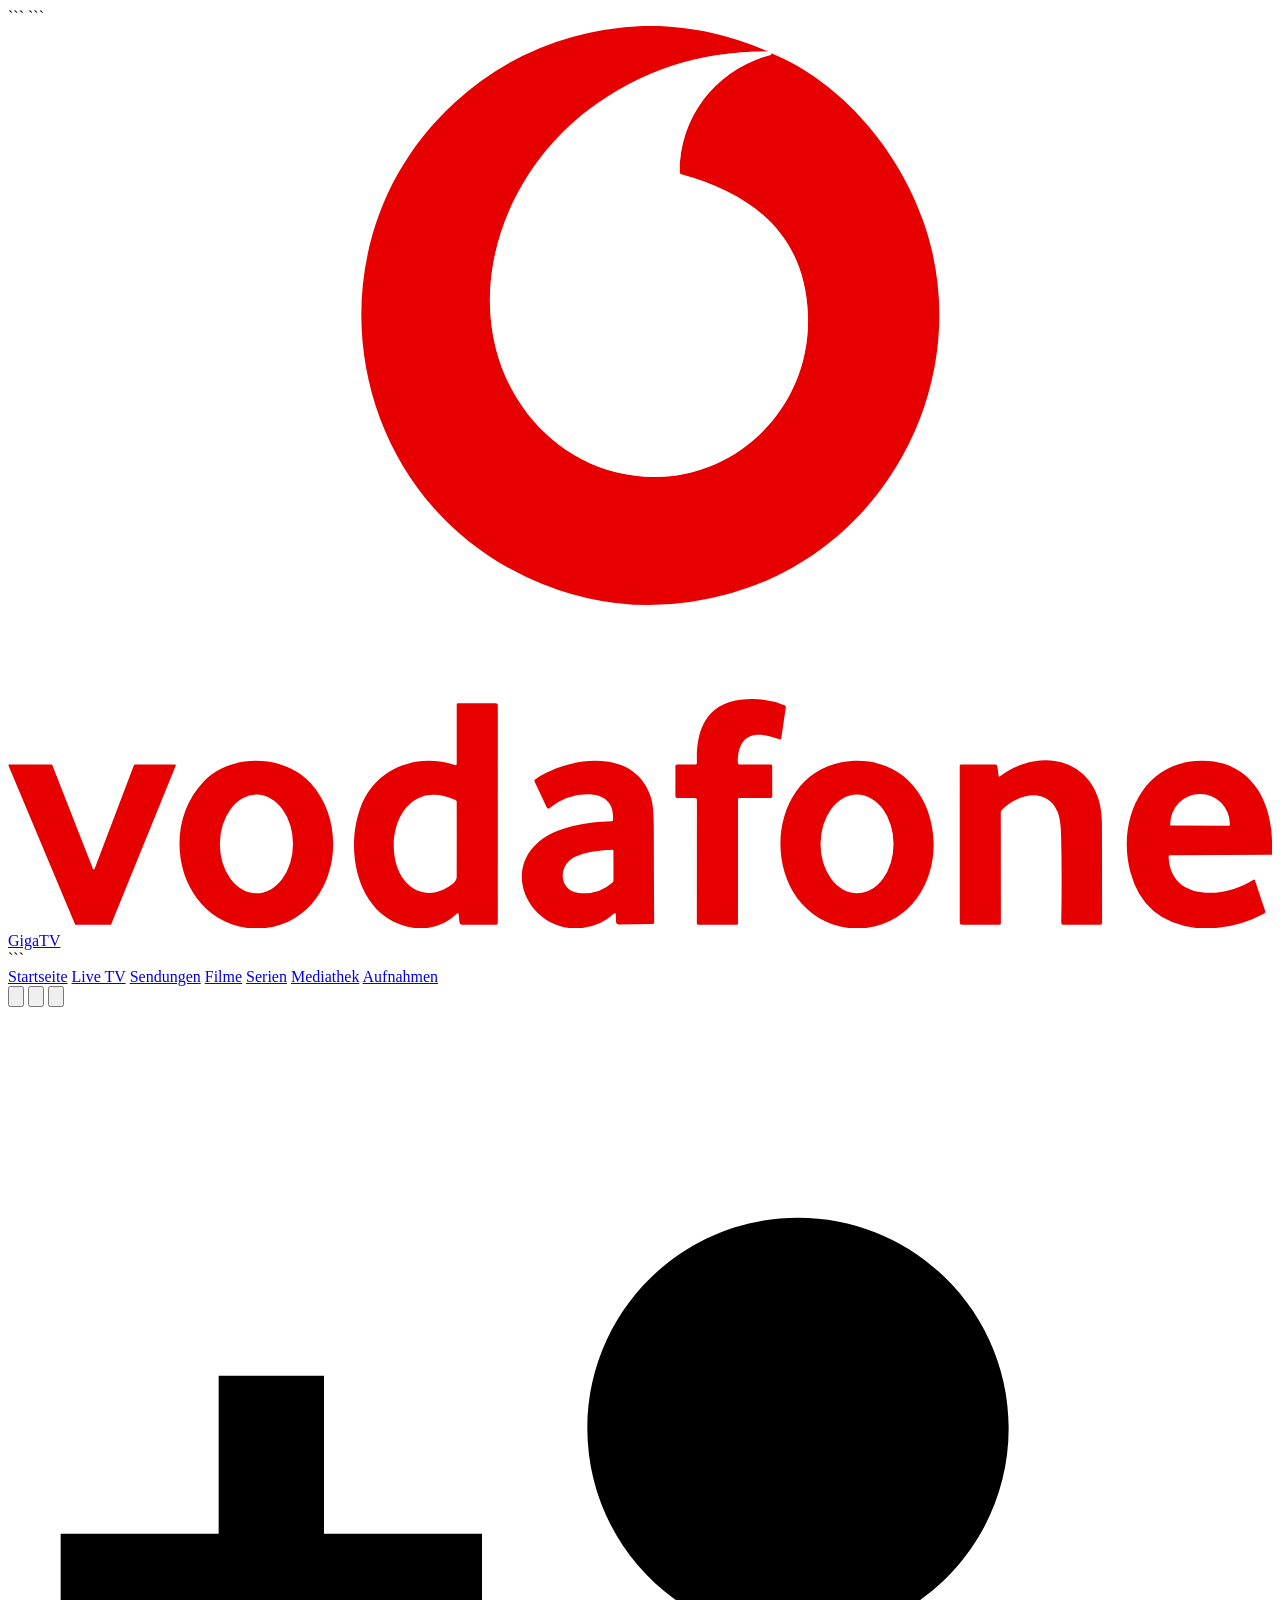
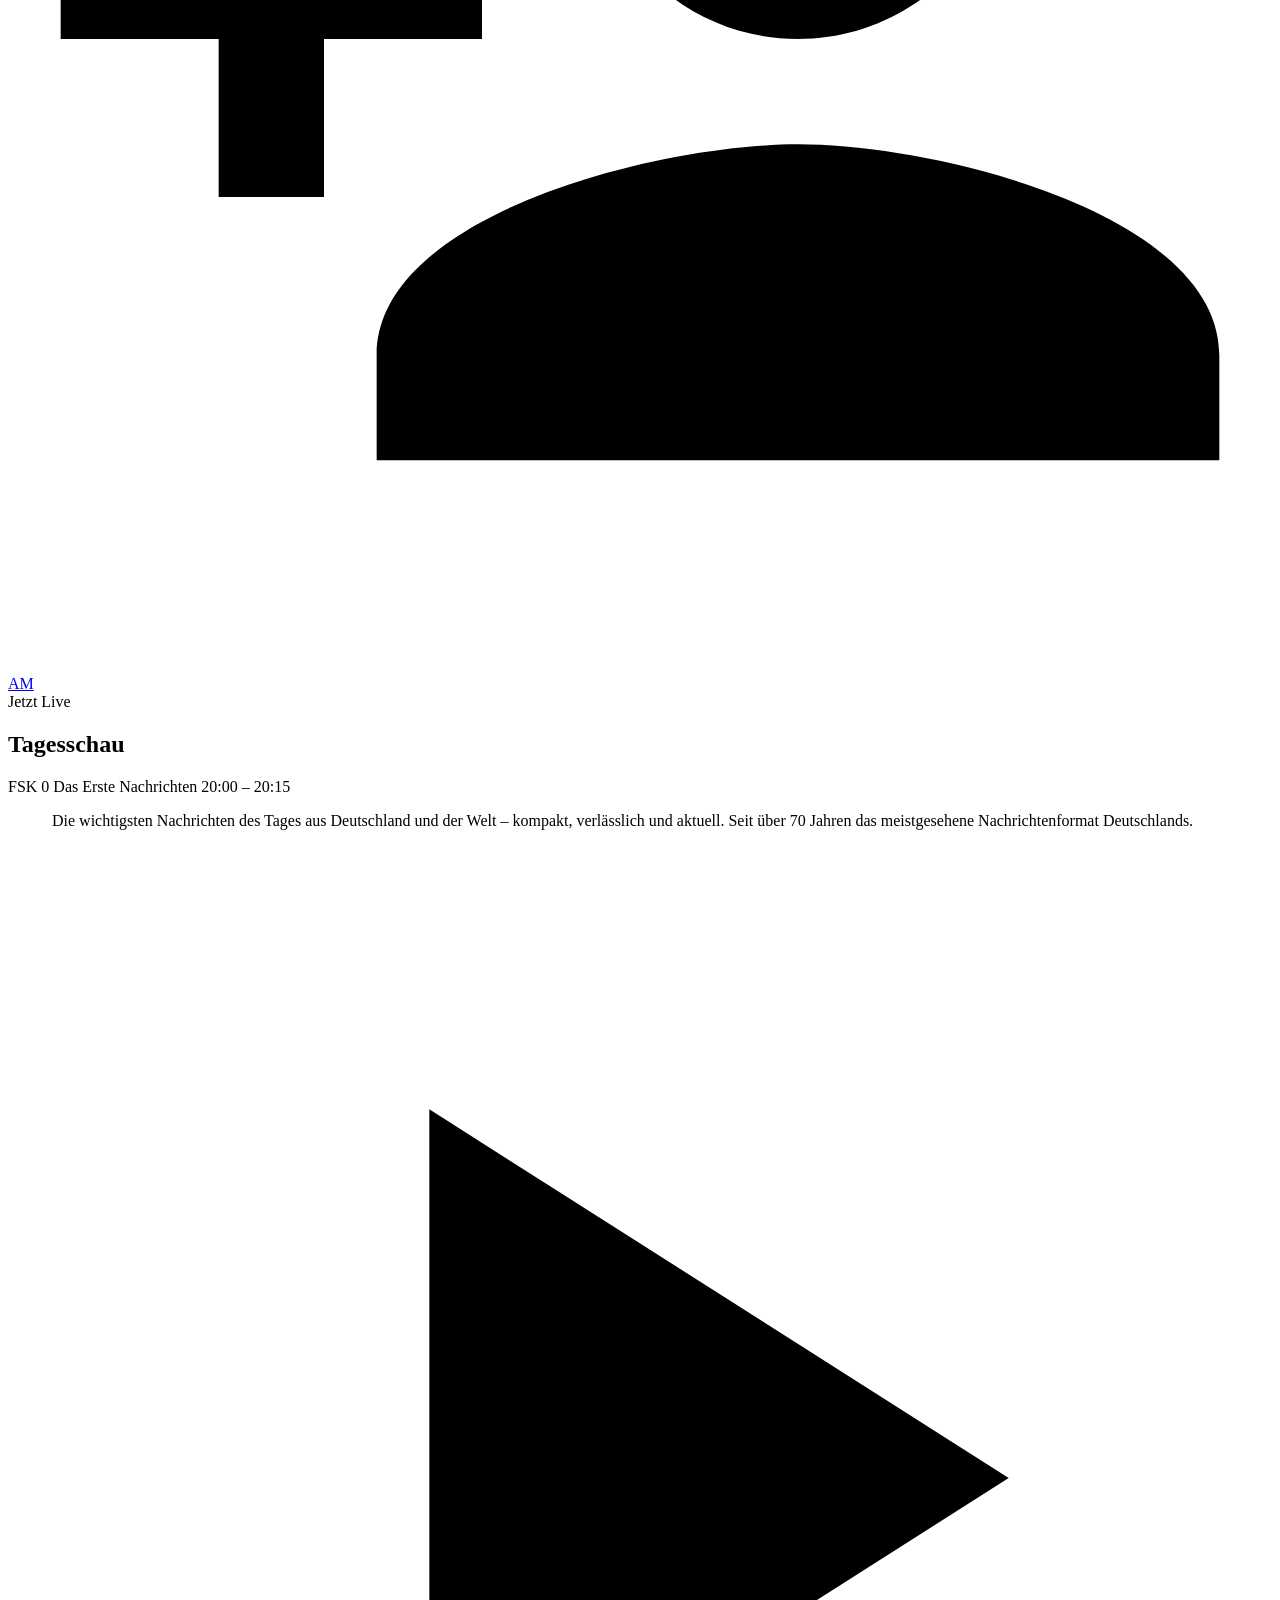
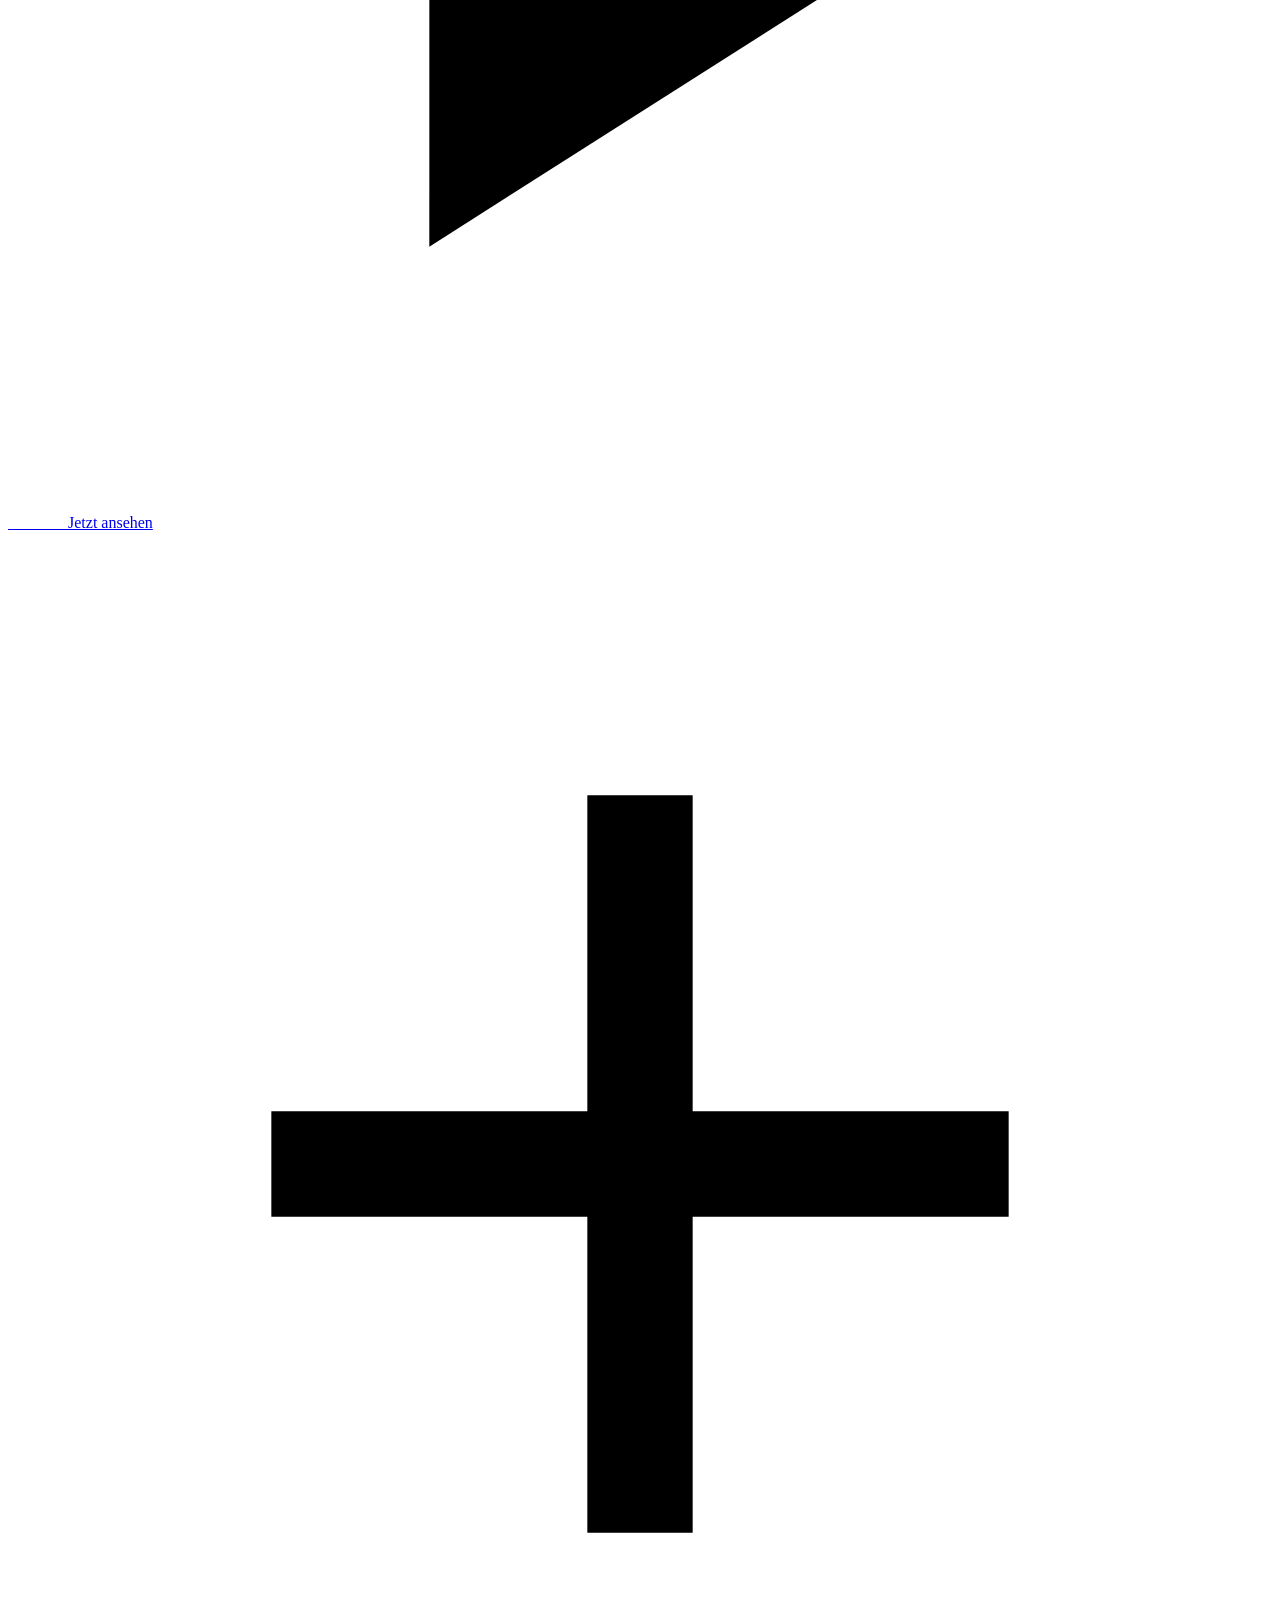
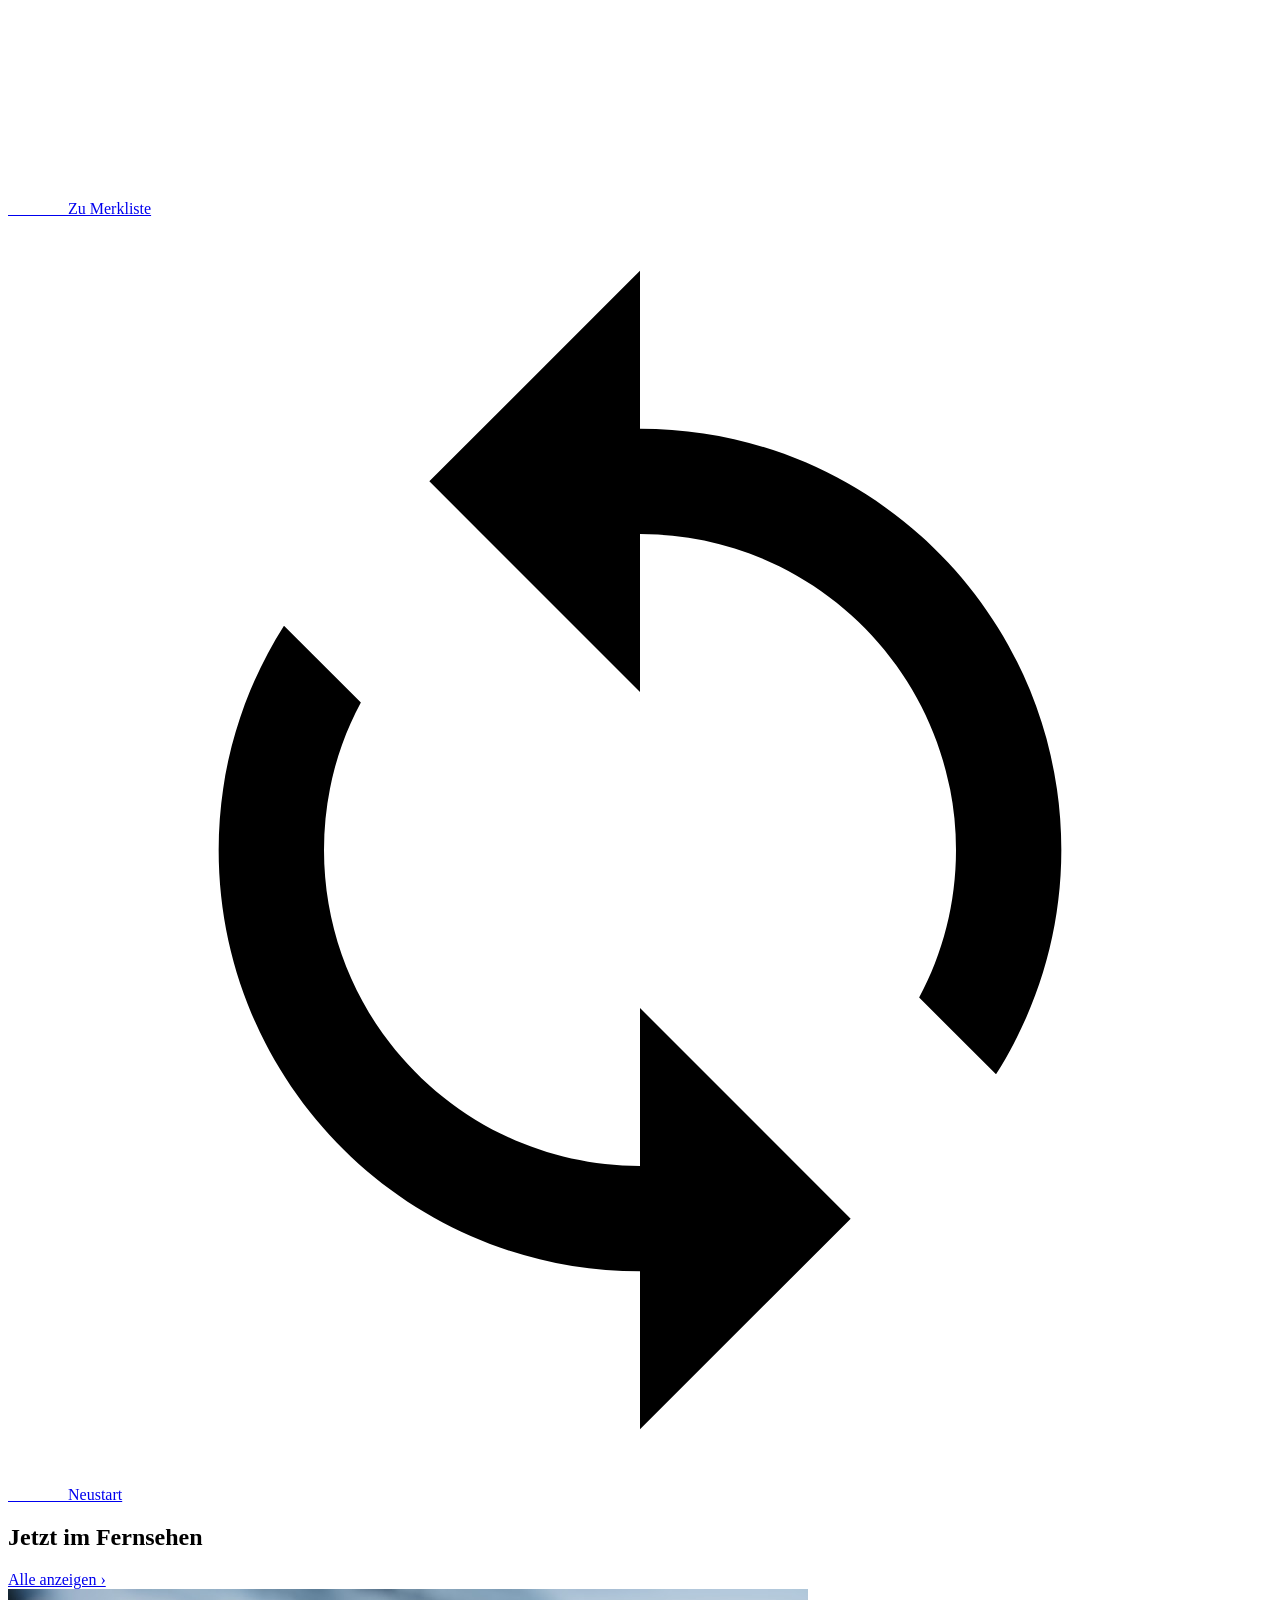
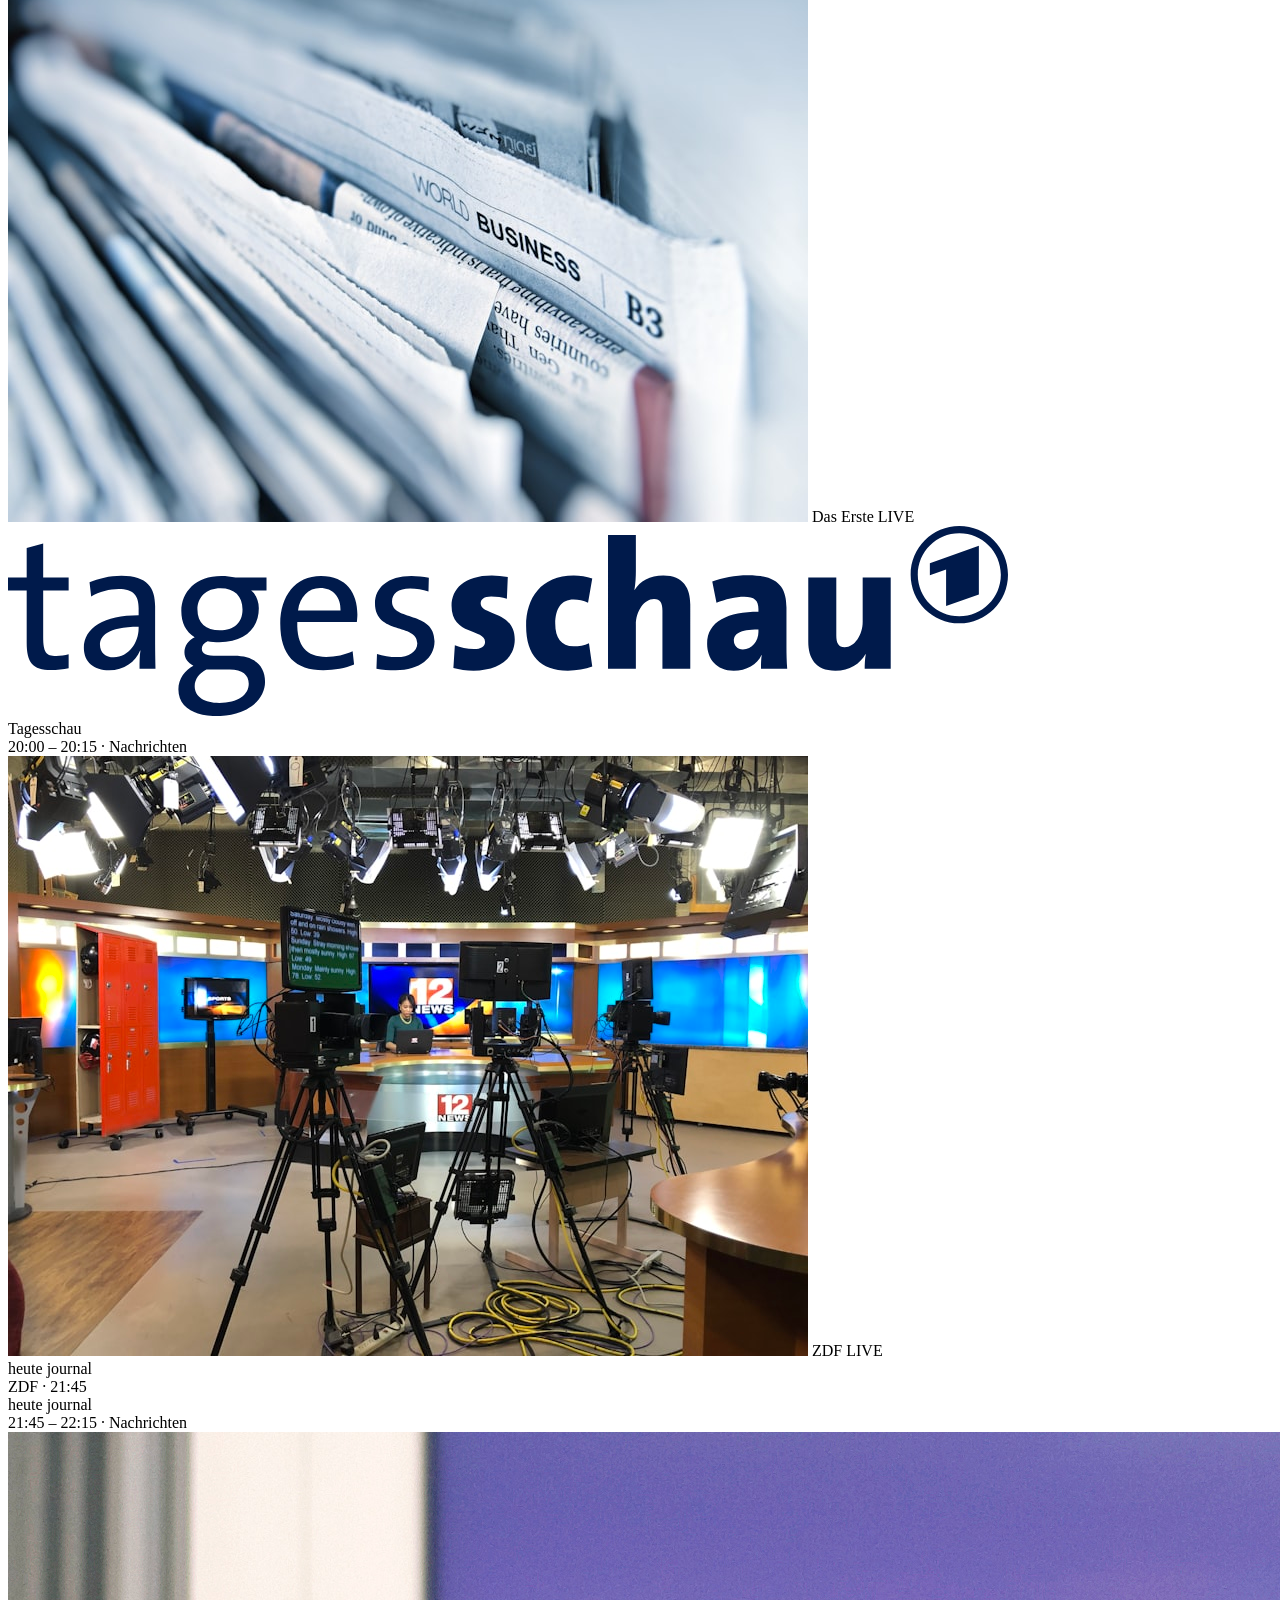
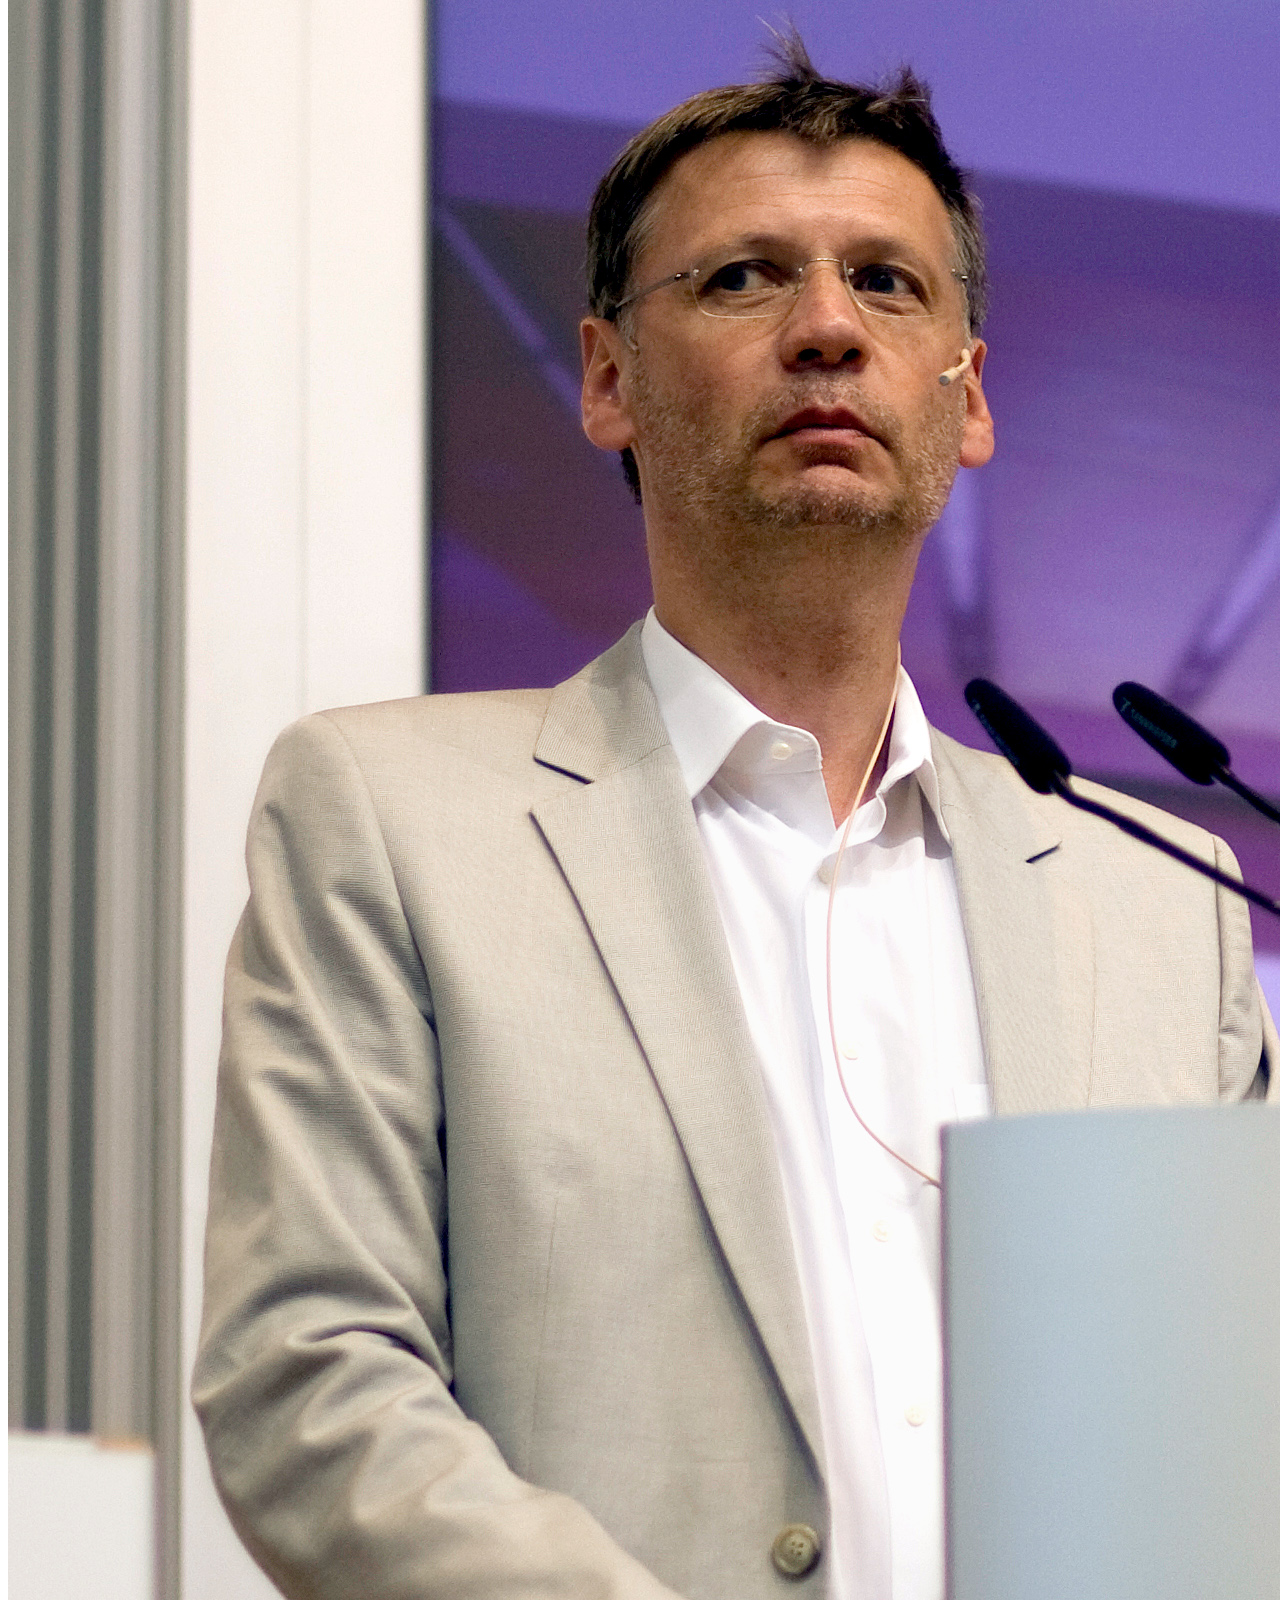
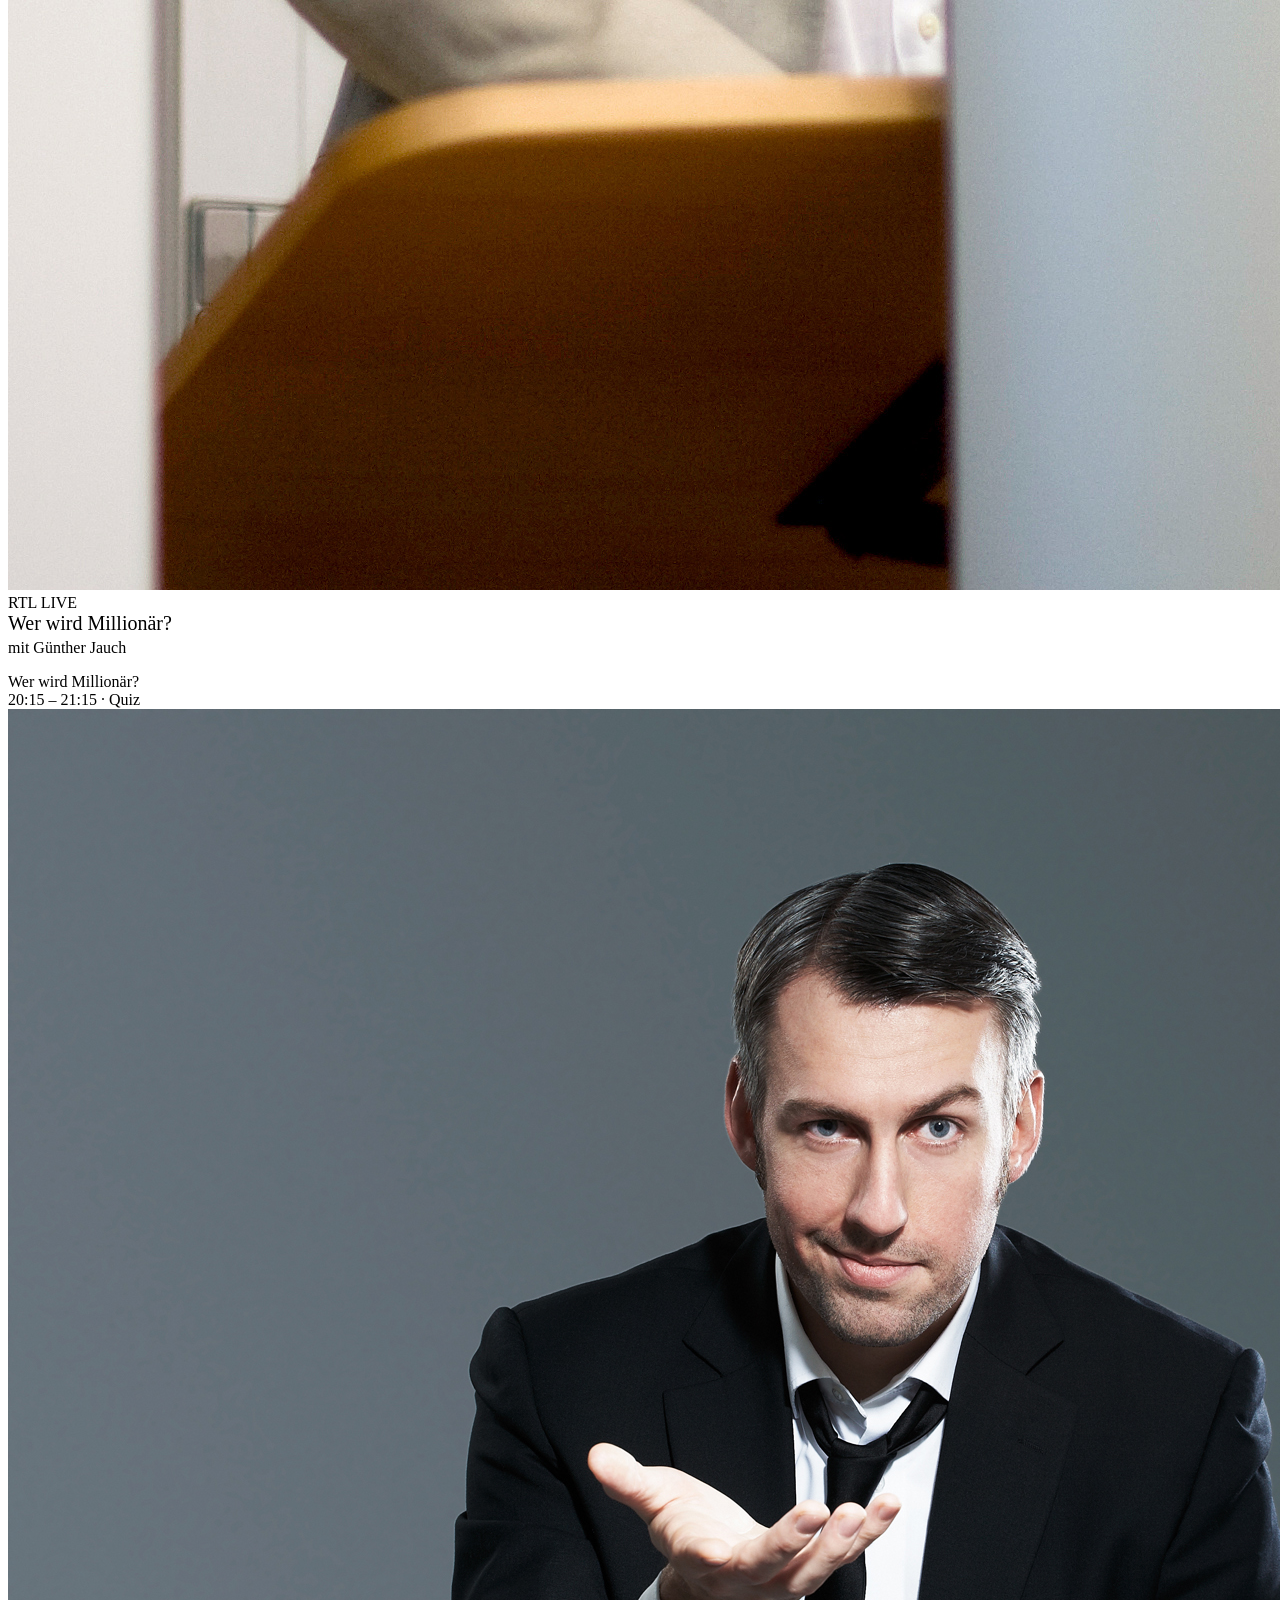
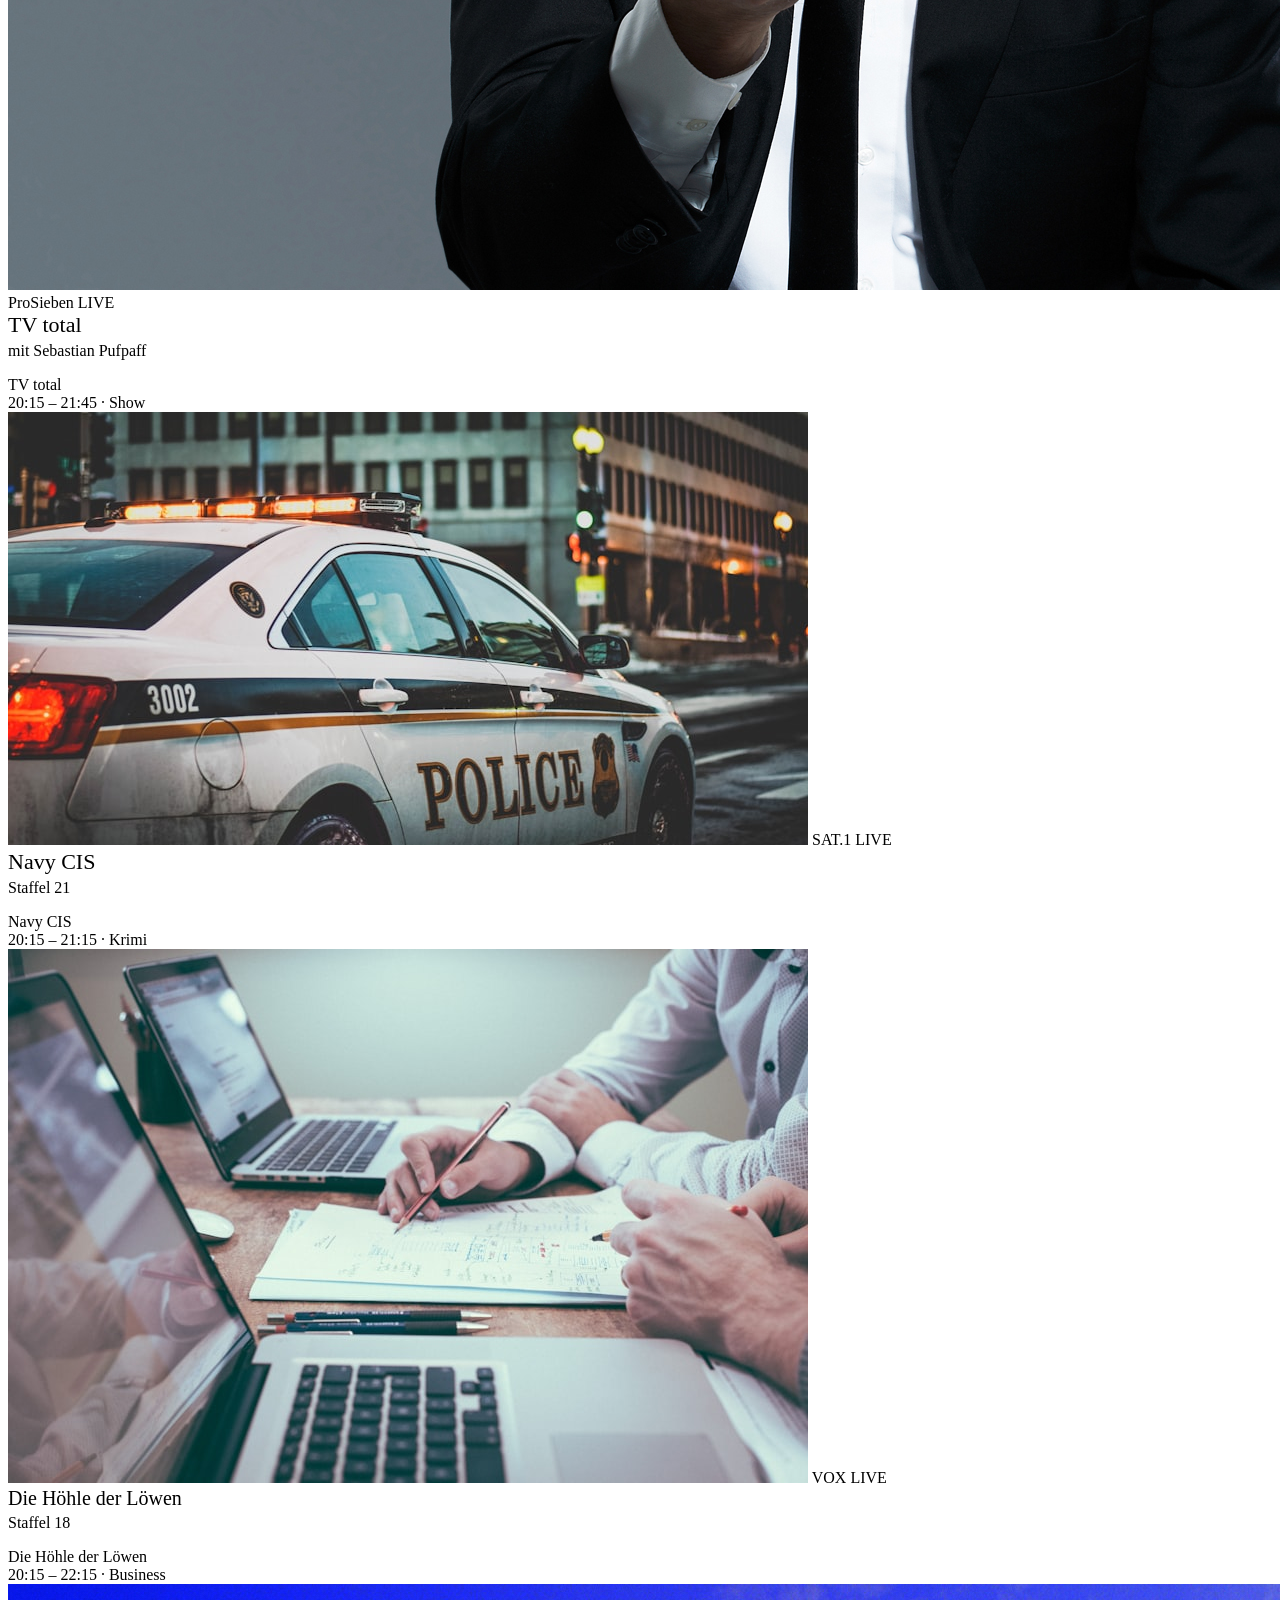
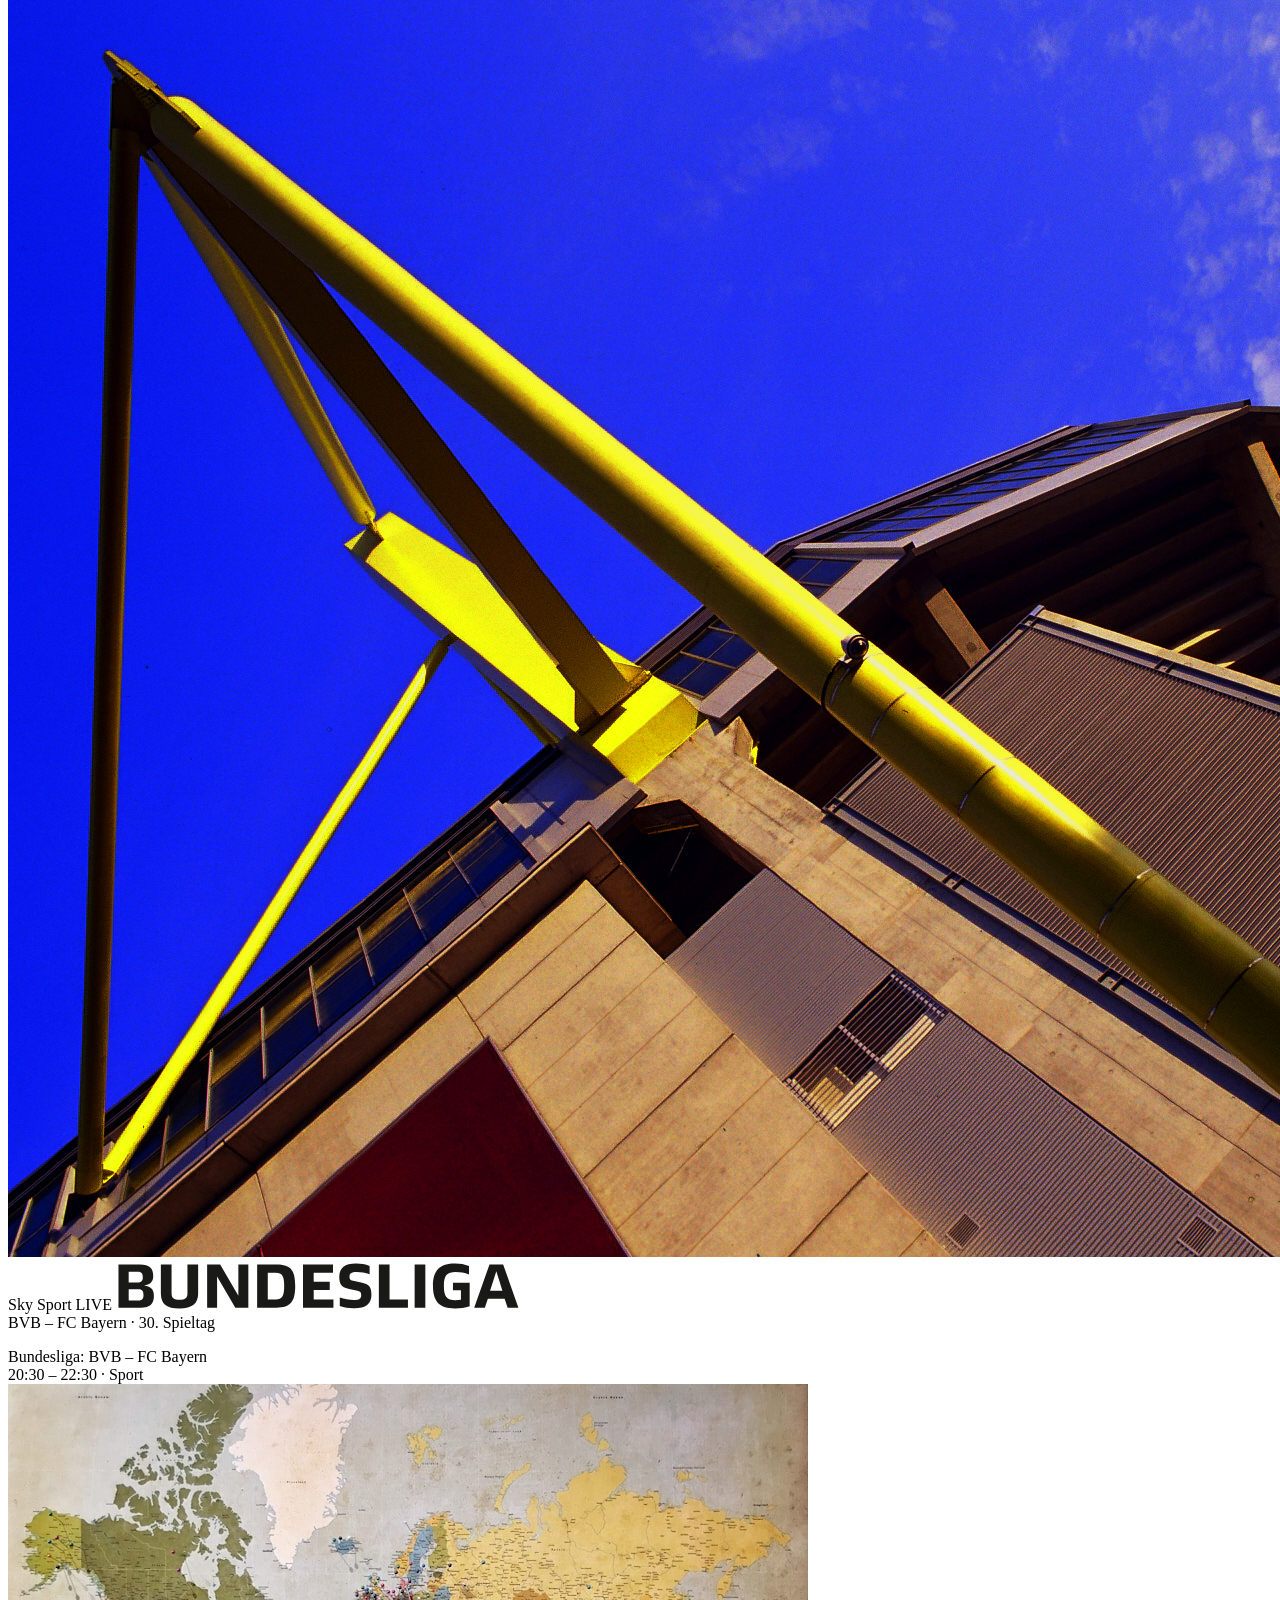
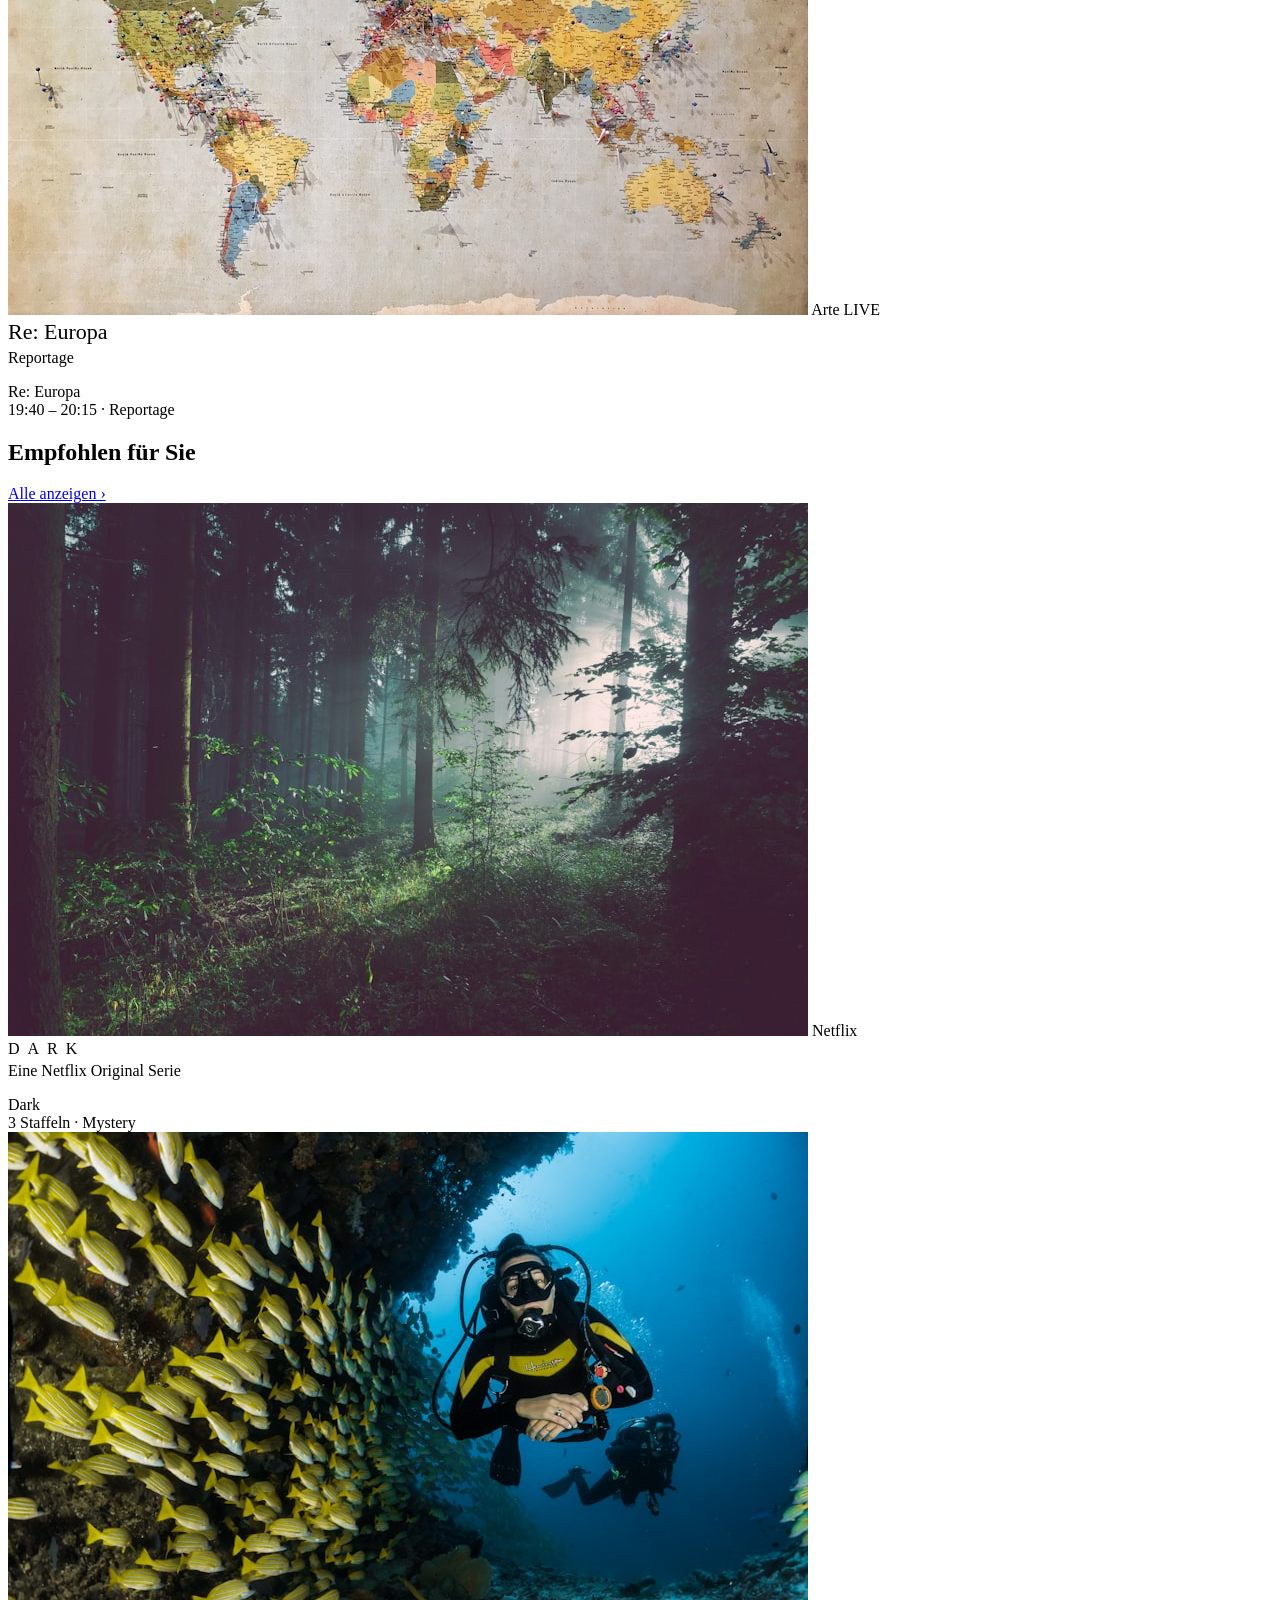
==== commit 954171ff: "Update index.html" ====
--- a/index.html
+++ b/index.html
@@ -1,709 +1,718 @@
+
 <!DOCTYPE html>
+
 <html lang="de">
 <head>
- <!-- OneTrust Cookies Consent Notice start for anuschkatmader.github.io/VODAFONE/ -->
-
-<script src="https://cdn.cookielaw.org/scripttemplates/otSDKStub.js"  type="text/javascript" charset="UTF-8" data-domain-script="019dbe77-9f69-7287-923a-d4ab9f42c376" ></script>
+<!-- OneTrust Cookies Consent Notice start for anuschkatmader.github.io/VODAFONE/ -->
+
+<script src="https://cdn.cookielaw.org/scripttemplates/otSDKStub.js"  type="text/javascript" charset="UTF-8" data-domain-script="019dbe77-9f69-7287-923a-d4ab9f42c376" ></script>
+
 <script type="text/javascript">
 function OptanonWrapper() { }
 </script>
+
 <!-- OneTrust Cookies Consent Notice end for anuschkatmader.github.io/VODAFONE/ -->
-    <meta charset="UTF-8">
-    <meta name="viewport" content="width=device-width, initial-scale=1.0">
-    <title>GigaTV – Vodafone</title>
-    <style>
-        * {
-            margin: 0;
-            padding: 0;
-            box-sizing: border-box;
-            -webkit-font-smoothing: antialiased;
-        }
-
-        :root {
-            --vf-red: #e60000;
-            --vf-red-dark: #bd0000;
-            --vf-black: #0d0d0d;
-            --vf-bg: #1a1a1a;
-            --vf-bg-light: #262626;
-            --vf-text: #ffffff;
-            --vf-text-muted: #b3b3b3;
-            --vf-border: rgba(255, 255, 255, 0.08);
-        }
-
-        html, body {
-            background: var(--vf-black);
-            color: var(--vf-text);
-            font-family: "Vodafone Rg", "Helvetica Neue", Arial, sans-serif;
-            min-height: 100vh;
-            overflow-x: hidden;
-        }
-
-        a { color: inherit; }
-
-        /* ---------- Header ---------- */
-        header.top-bar {
-            position: sticky;
-            top: 0;
-            z-index: 100;
-            background: linear-gradient(to bottom, rgba(13, 13, 13, 0.98), rgba(13, 13, 13, 0.85));
-            backdrop-filter: blur(12px);
-            -webkit-backdrop-filter: blur(12px);
-            border-bottom: 1px solid var(--vf-border);
-        }
-
-        .top-bar-inner {
-            display: flex;
-            align-items: center;
-            height: 68px;
-            padding: 0 32px;
-            gap: 32px;
-        }
-
-        .logo-link {
-            display: flex;
-            align-items: center;
-            gap: 14px;
-            flex-shrink: 0;
-            text-decoration: none;
-            color: inherit;
-        }
-
-        .vodafone-logo {
-            height: 32px;
-            width: auto;
-            flex-shrink: 0;
-        }
-
-        .brand-divider {
-            width: 1px;
-            height: 26px;
-            background: rgba(255, 255, 255, 0.18);
-        }
-
-        .brand-subtitle {
-            font-size: 20px;
-            font-weight: 700;
-            letter-spacing: -0.3px;
-        }
-
-        nav.main-nav {
-            display: flex;
-            gap: 4px;
-            flex: 1;
-        }
-
-        nav.main-nav a {
-            color: var(--vf-text);
-            text-decoration: none;
-            padding: 10px 18px;
-            font-size: 15px;
-            font-weight: 500;
-            border-radius: 6px;
-            transition: background 0.15s ease, color 0.15s ease;
-            position: relative;
-        }
-
-        nav.main-nav a:hover {
-            background: rgba(255, 255, 255, 0.08);
-        }
-
-        nav.main-nav a.active {
-            color: var(--vf-red);
-        }
-
-        nav.main-nav a.active::after {
-            content: "";
-            position: absolute;
-            bottom: -22px;
-            left: 18px;
-            right: 18px;
-            height: 3px;
-            background: var(--vf-red);
-            border-radius: 2px 2px 0 0;
-        }
-
-        .top-bar-actions {
-            display: flex;
-            align-items: center;
-            gap: 14px;
-        }
-
-        .icon-btn {
-            width: 38px;
-            height: 38px;
-            border-radius: 50%;
-            background: rgba(255, 255, 255, 0.06);
-            border: none;
-            color: white;
-            cursor: pointer;
-            display: flex;
-            align-items: center;
-            justify-content: center;
-            transition: background 0.15s;
-            text-decoration: none;
-        }
-
-        .icon-btn:hover {
-            background: rgba(255, 255, 255, 0.14);
-        }
-
-        .icon-btn svg {
-            width: 18px;
-            height: 18px;
-            fill: currentColor;
-        }
-
-        .avatar {
-            width: 38px;
-            height: 38px;
-            border-radius: 50%;
-            background: linear-gradient(135deg, #e60000, #990000);
-            display: flex;
-            align-items: center;
-            justify-content: center;
-            font-weight: 600;
-            font-size: 14px;
-            cursor: pointer;
-            text-decoration: none;
-            color: white;
-            border: 2px solid transparent;
-            transition: border-color 0.15s;
-        }
-
-        .avatar:hover {
-            border-color: white;
-        }
-
-        /* ---------- Hero ---------- */
-        .hero {
-            position: relative;
-            height: 540px;
-            overflow: hidden;
-            margin-bottom: 32px;
-        }
-
-        .hero-bg {
-            position: absolute;
-            inset: 0;
-            background-image: url("images/photo-reichstag.jpg");
-            background-size: cover;
-            background-position: center 55%;
-        }
-
-        .hero-bg::before {
-            content: "";
-            position: absolute;
-            inset: 0;
-            background: linear-gradient(135deg, rgba(230,0,0,0.2) 0%, rgba(0,0,0,0) 60%);
-        }
-
-        .hero-overlay {
-            position: absolute;
-            inset: 0;
-            background: linear-gradient(
-                to right,
-                rgba(13, 13, 13, 0.95) 0%,
-                rgba(13, 13, 13, 0.6) 40%,
-                rgba(13, 13, 13, 0.2) 70%,
-                transparent 100%
-            );
-        }
-
-        .hero-bottom-fade {
-            position: absolute;
-            left: 0;
-            right: 0;
-            bottom: 0;
-            height: 120px;
-            background: linear-gradient(to bottom, transparent, var(--vf-black));
-        }
-
-        .hero-content {
-            position: relative;
-            z-index: 2;
-            padding: 80px 48px;
-            max-width: 660px;
-            height: 100%;
-            display: flex;
-            flex-direction: column;
-            justify-content: center;
-        }
-
-        .hero-badge {
-            display: inline-flex;
-            align-items: center;
-            gap: 8px;
-            background: var(--vf-red);
-            padding: 5px 12px;
-            border-radius: 4px;
-            font-size: 11px;
-            font-weight: 700;
-            letter-spacing: 1px;
-            text-transform: uppercase;
-            width: fit-content;
-            margin-bottom: 16px;
-        }
-
-        .hero-title {
-            font-size: 56px;
-            font-weight: 700;
-            letter-spacing: -1.5px;
-            line-height: 1.05;
-            margin-bottom: 16px;
-        }
-
-        .hero-meta {
-            display: flex;
-            align-items: center;
-            gap: 12px;
-            margin-bottom: 18px;
-            color: var(--vf-text-muted);
-            font-size: 14px;
-            flex-wrap: wrap;
-        }
-
-        .hero-meta .rating {
-            background: rgba(255, 255, 255, 0.12);
-            padding: 2px 8px;
-            border-radius: 3px;
-            font-weight: 600;
-            color: white;
-        }
-
-        .hero-meta .dot {
-            width: 4px;
-            height: 4px;
-            background: var(--vf-text-muted);
-            border-radius: 50%;
-        }
-
-        .hero-description {
-            font-size: 16px;
-            line-height: 1.5;
-            color: #d9d9d9;
-            margin-bottom: 28px;
-        }
-
-        .hero-actions {
-            display: flex;
-            gap: 12px;
-            flex-wrap: wrap;
-        }
-
-        .btn {
-            padding: 14px 28px;
-            border-radius: 6px;
-            border: none;
-            font-size: 15px;
-            font-weight: 600;
-            cursor: pointer;
-            display: inline-flex;
-            align-items: center;
-            gap: 10px;
-            transition: transform 0.1s, background 0.15s, border-color 0.15s;
-            font-family: inherit;
-            text-decoration: none;
-        }
-
-        .btn:active {
-            transform: scale(0.97);
-        }
-
-        .btn-primary {
-            background: var(--vf-red);
-            color: white;
-        }
-
-        .btn-primary:hover {
-            background: var(--vf-red-dark);
-        }
-
-        .btn-secondary {
-            background: rgba(255, 255, 255, 0.12);
-            color: white;
-            backdrop-filter: blur(8px);
-        }
-
-        .btn-secondary:hover {
-            background: rgba(255, 255, 255, 0.22);
-        }
-
-        .btn svg {
-            width: 18px;
-            height: 18px;
-            fill: currentColor;
-        }
-
-        /* ---------- Rails ---------- */
-        main {
-            padding: 0 48px 80px;
-        }
-
-        .rail {
-            margin-bottom: 40px;
-        }
-
-        .rail-header {
-            display: flex;
-            align-items: baseline;
-            justify-content: space-between;
-            margin-bottom: 16px;
-        }
-
-        .rail-title {
-            font-size: 22px;
-            font-weight: 700;
-            letter-spacing: -0.3px;
-        }
-
-        .rail-see-all {
-            color: var(--vf-text-muted);
-            font-size: 13px;
-            text-decoration: none;
-            font-weight: 500;
-            transition: color 0.15s;
-        }
-
-        .rail-see-all:hover {
-            color: var(--vf-red);
-        }
-
-        .rail-track {
-            display: flex;
-            gap: 14px;
-            overflow-x: auto;
-            overflow-y: visible;
-            scrollbar-width: none;
-            -ms-overflow-style: none;
-            padding: 8px 0 12px;
-            scroll-snap-type: x mandatory;
-        }
-
-        .rail-track::-webkit-scrollbar {
-            display: none;
-        }
-
-        .tile {
-            flex: 0 0 auto;
-            width: 260px;
-            cursor: pointer;
-            scroll-snap-align: start;
-        }
-
-        .tile:hover .tile-art {
-            transform: scale(1.03);
-            box-shadow: 0 8px 28px rgba(0, 0, 0, 0.6);
-        }
-
-        .tile-art {
-            position: relative;
-            width: 100%;
-            aspect-ratio: 16 / 9;
-            border-radius: 8px;
-            overflow: hidden;
-            background: var(--vf-bg-light);
-            margin-bottom: 10px;
-            box-shadow: 0 4px 20px rgba(0, 0, 0, 0.4);
-            transition: transform 0.2s ease, box-shadow 0.2s ease;
-            transform-origin: center center;
-        }
-
-        .tile-art::after {
-            content: "";
-            position: absolute;
-            inset: 0;
-            border-radius: 8px;
-            box-shadow: inset 0 0 0 0 var(--vf-red);
-            transition: box-shadow 0.15s;
-            pointer-events: none;
-        }
-
-        .tile:hover .tile-art::after {
-            box-shadow: inset 0 0 0 2px var(--vf-red);
-        }
-
-        .tile-art-bg {
-            position: absolute;
-            inset: 0;
-            display: flex;
-            align-items: center;
-            justify-content: center;
-            padding: 14px;
-        }
-
-        .tile-art-bg img {
-            max-width: 70%;
-            max-height: 70%;
-            object-fit: contain;
-            filter: drop-shadow(0 2px 8px rgba(0,0,0,0.5));
-        }
-
-        /* Full-bleed thumbnail photo on show tiles */
-        .tile-photo {
-            position: absolute;
-            inset: 0;
-            width: 100%;
-            height: 100%;
-            object-fit: cover;
-            z-index: 0;
-        }
-
-        /* Dark scrim so overlays stay legible */
-        .tile-scrim::before {
-            content: "";
-            position: absolute;
-            inset: 0;
-            background: linear-gradient(to bottom, rgba(0,0,0,0.25) 0%, rgba(0,0,0,0) 50%, rgba(0,0,0,0.55) 100%);
-            z-index: 1;
-            pointer-events: none;
-        }
-
-        .tile-channel {
-            position: absolute;
-            top: 10px;
-            left: 10px;
-            background: rgba(0, 0, 0, 0.7);
-            backdrop-filter: blur(4px);
-            padding: 3px 8px;
-            border-radius: 4px;
-            font-size: 11px;
-            font-weight: 600;
-            letter-spacing: 0.5px;
-            z-index: 2;
-        }
-
-        .tile-live {
-            position: absolute;
-            top: 10px;
-            right: 10px;
-            background: var(--vf-red);
-            padding: 3px 8px;
-            border-radius: 4px;
-            font-size: 10px;
-            font-weight: 700;
-            letter-spacing: 1px;
-            display: flex;
-            align-items: center;
-            gap: 5px;
-            z-index: 2;
-        }
-
-        .tile-live::before {
-            content: "";
-            width: 6px;
-            height: 6px;
-            background: white;
-            border-radius: 50%;
-            animation: pulse 1.6s infinite;
-        }
-
-        @keyframes pulse {
-            0%, 100% { opacity: 1; }
-            50% { opacity: 0.4; }
-        }
-
-        .tile-progress {
-            position: absolute;
-            left: 0;
-            right: 0;
-            bottom: 0;
-            height: 3px;
-            background: rgba(255, 255, 255, 0.25);
-            z-index: 2;
-        }
-
-        .tile-progress-fill {
-            height: 100%;
-            background: var(--vf-red);
-        }
-
-        .tile-title {
-            font-size: 14px;
-            font-weight: 600;
-            margin-bottom: 2px;
-            white-space: nowrap;
-            overflow: hidden;
-            text-overflow: ellipsis;
-        }
-
-        .tile-meta {
-            font-size: 12px;
-            color: var(--vf-text-muted);
-        }
-
-        /* Poster backgrounds — stylized, evocative of each show */
-        .bg-news    { background: linear-gradient(135deg, #003366 0%, #001a33 100%); }
-        .bg-news2   { background: linear-gradient(135deg, #c8102e 0%, #6b0000 100%); }
-        .bg-quiz    { background: radial-gradient(ellipse at center, #ffcc00 0%, #8b4500 70%, #3a1d00 100%); }
-        .bg-show    { background: linear-gradient(135deg, #00c853 0%, #004d1f 100%); }
-        .bg-crime   { background: linear-gradient(135deg, #1f1f1f 0%, #000000 70%); }
-        .bg-invest  { background: linear-gradient(135deg, #2e1065 0%, #0d0025 100%); }
-        .bg-sport   { background: linear-gradient(135deg, #0a3d62 0%, #000a1a 100%); }
-        .bg-doc     { background: linear-gradient(135deg, #4a148c 0%, #12005e 100%); }
-        .bg-mystery { background: linear-gradient(135deg, #1b3a4b 0%, #000a0f 100%); }
-        .bg-war     { background: linear-gradient(135deg, #3e2723 0%, #1b0e0b 100%); }
-        .bg-nature  { background: linear-gradient(135deg, #1b5e20 0%, #002d0a 100%); }
-        .bg-comedy  { background: linear-gradient(135deg, #f57c00 0%, #6d1a00 100%); }
-        .bg-thriller { background: linear-gradient(135deg, #b71c1c 0%, #1a0000 100%); }
-        .bg-spy     { background: linear-gradient(135deg, #263238 0%, #000a0f 100%); }
-        .bg-talk    { background: linear-gradient(135deg, #5d4037 0%, #1a0a00 100%); }
-        .bg-satire  { background: linear-gradient(135deg, #6a1b9a 0%, #12003a 100%); }
-        .bg-soap    { background: linear-gradient(135deg, #c2185b 0%, #330011 100%); }
-
-        /* Decorative overlay motif on posters */
-        .poster-title {
-            position: absolute;
-            inset: 0;
-            display: flex;
-            flex-direction: column;
-            align-items: center;
-            justify-content: center;
-            padding: 20px;
-            text-align: center;
-            z-index: 2;
-        }
-
-        .poster-title .main-text {
-            font-size: 26px;
-            font-weight: 800;
-            letter-spacing: -0.5px;
-            line-height: 1;
-            text-shadow: 0 2px 12px rgba(0, 0, 0, 0.8);
-            color: white;
-        }
-
-        .poster-title .sub-text {
-            font-size: 12px;
-            font-weight: 600;
-            letter-spacing: 2px;
-            text-transform: uppercase;
-            margin-top: 8px;
-            opacity: 0.85;
-        }
-
-        .poster-vignette::before {
-            content: "";
-            position: absolute;
-            inset: 0;
-            background: radial-gradient(ellipse at center, transparent 40%, rgba(0,0,0,0.5) 100%);
-            z-index: 0;
-        }
-
-        .poster-logo {
-            position: absolute;
-            top: 50%;
-            left: 50%;
-            transform: translate(-50%, -50%);
-            max-width: 62%;
-            max-height: 60%;
-            width: auto;
-            height: auto;
-            object-fit: contain;
-            z-index: 2;
-            filter: drop-shadow(0 2px 12px rgba(0,0,0,0.7));
-        }
-
-        .poster-logo.tint-white {
-            filter: brightness(0) invert(1) drop-shadow(0 2px 12px rgba(0,0,0,0.7));
-        }
-
-        /* ---------- Channel logo row ---------- */
-        .channel-row .tile {
-            width: 120px;
-        }
-
-        .channel-row .tile-art {
-            aspect-ratio: 1;
-            border-radius: 50%;
-            display: flex;
-            align-items: center;
-            justify-content: center;
-        }
-
-        .channel-row .tile-art img {
-            max-width: 60%;
-            max-height: 60%;
-            object-fit: contain;
-        }
-
-        .channel-row .tile-art::after {
-            border-radius: 50%;
-        }
-
-        .channel-row .tile-title {
-            text-align: center;
-        }
-
-        /* ---------- Footer ---------- */
-        footer {
-            background: var(--vf-bg);
-            padding: 40px 48px 32px;
-            border-top: 1px solid var(--vf-border);
-            font-size: 13px;
-            color: var(--vf-text-muted);
-        }
-
-        .footer-links {
-            display: flex;
-            flex-wrap: wrap;
-            gap: 24px;
-            margin-bottom: 20px;
-        }
-
-        .footer-links a {
-            color: var(--vf-text-muted);
-            text-decoration: none;
-            transition: color 0.15s;
-        }
-
-        .footer-links a:hover {
-            color: white;
-        }
-
-        .footer-legal {
-            display: flex;
-            justify-content: space-between;
-            align-items: center;
-            padding-top: 20px;
-            border-top: 1px solid var(--vf-border);
-            flex-wrap: wrap;
-            gap: 12px;
-        }
-
-        /* ---------- Responsive ---------- */
-        @media (max-width: 900px) {
-            .top-bar-inner { padding: 0 16px; gap: 16px; }
-            nav.main-nav { display: none; }
-            .hero { height: 440px; }
-            .hero-content { padding: 40px 20px; }
-            .hero-title { font-size: 36px; }
-            .hero-description { font-size: 14px; }
-            main { padding: 0 20px 60px; }
-            .tile { width: 200px; }
-            .channel-row .tile { width: 100px; }
-            footer { padding: 32px 20px; }
-        }
-    </style>
+
+```
+<meta charset="UTF-8">
+<meta name="viewport" content="width=device-width, initial-scale=1.0">
+<title>GigaTV – Vodafone</title>
+<style>
+   * {
+       margin: 0;
+       padding: 0;
+       box-sizing: border-box;
+       -webkit-font-smoothing: antialiased;
+   }
+
+   :root {
+       --vf-red: #e60000;
+       --vf-red-dark: #bd0000;
+       --vf-black: #0d0d0d;
+       --vf-bg: #1a1a1a;
+       --vf-bg-light: #262626;
+       --vf-text: #ffffff;
+       --vf-text-muted: #b3b3b3;
+       --vf-border: rgba(255, 255, 255, 0.08);
+   }
+
+   html, body {
+       background: var(--vf-black);
+       color: var(--vf-text);
+       font-family: "Vodafone Rg", "Helvetica Neue", Arial, sans-serif;
+       min-height: 100vh;
+       overflow-x: hidden;
+   }
+
+   a { color: inherit; }
+
+   /* ---------- Header ---------- */
+   header.top-bar {
+       position: sticky;
+       top: 0;
+       z-index: 100;
+       background: linear-gradient(to bottom, rgba(13, 13, 13, 0.98), rgba(13, 13, 13, 0.85));
+       backdrop-filter: blur(12px);
+       -webkit-backdrop-filter: blur(12px);
+       border-bottom: 1px solid var(--vf-border);
+   }
+
+   .top-bar-inner {
+       display: flex;
+       align-items: center;
+       height: 68px;
+       padding: 0 32px;
+       gap: 32px;
+   }
+
+   .logo-link {
+       display: flex;
+       align-items: center;
+       gap: 14px;
+       flex-shrink: 0;
+       text-decoration: none;
+       color: inherit;
+   }
+
+   .vodafone-logo {
+       height: 32px;
+       width: auto;
+       flex-shrink: 0;
+   }
+
+   .brand-divider {
+       width: 1px;
+       height: 26px;
+       background: rgba(255, 255, 255, 0.18);
+   }
+
+   .brand-subtitle {
+       font-size: 20px;
+       font-weight: 700;
+       letter-spacing: -0.3px;
+   }
+
+   nav.main-nav {
+       display: flex;
+       gap: 4px;
+       flex: 1;
+   }
+
+   nav.main-nav a {
+       color: var(--vf-text);
+       text-decoration: none;
+       padding: 10px 18px;
+       font-size: 15px;
+       font-weight: 500;
+       border-radius: 6px;
+       transition: background 0.15s ease, color 0.15s ease;
+       position: relative;
+   }
+
+   nav.main-nav a:hover {
+       background: rgba(255, 255, 255, 0.08);
+   }
+
+   nav.main-nav a.active {
+       color: var(--vf-red);
+   }
+
+   nav.main-nav a.active::after {
+       content: "";
+       position: absolute;
+       bottom: -22px;
+       left: 18px;
+       right: 18px;
+       height: 3px;
+       background: var(--vf-red);
+       border-radius: 2px 2px 0 0;
+   }
+
+   .top-bar-actions {
+       display: flex;
+       align-items: center;
+       gap: 14px;
+   }
+
+   .icon-btn {
+       width: 38px;
+       height: 38px;
+       border-radius: 50%;
+       background: rgba(255, 255, 255, 0.06);
+       border: none;
+       color: white;
+       cursor: pointer;
+       display: flex;
+       align-items: center;
+       justify-content: center;
+       transition: background 0.15s;
+       text-decoration: none;
+   }
+
+   .icon-btn:hover {
+       background: rgba(255, 255, 255, 0.14);
+   }
+
+   .icon-btn svg {
+       width: 18px;
+       height: 18px;
+       fill: currentColor;
+   }
+
+   .avatar {
+       width: 38px;
+       height: 38px;
+       border-radius: 50%;
+       background: linear-gradient(135deg, #e60000, #990000);
+       display: flex;
+       align-items: center;
+       justify-content: center;
+       font-weight: 600;
+       font-size: 14px;
+       cursor: pointer;
+       text-decoration: none;
+       color: white;
+       border: 2px solid transparent;
+       transition: border-color 0.15s;
+   }
+
+   .avatar:hover {
+       border-color: white;
+   }
+
+   /* ---------- Hero ---------- */
+   .hero {
+       position: relative;
+       height: 540px;
+       overflow: hidden;
+       margin-bottom: 32px;
+   }
+
+   .hero-bg {
+       position: absolute;
+       inset: 0;
+       background-image: url("images/photo-reichstag.jpg");
+       background-size: cover;
+       background-position: center 55%;
+   }
+
+   .hero-bg::before {
+       content: "";
+       position: absolute;
+       inset: 0;
+       background: linear-gradient(135deg, rgba(230,0,0,0.2) 0%, rgba(0,0,0,0) 60%);
+   }
+
+   .hero-overlay {
+       position: absolute;
+       inset: 0;
+       background: linear-gradient(
+           to right,
+           rgba(13, 13, 13, 0.95) 0%,
+           rgba(13, 13, 13, 0.6) 40%,
+           rgba(13, 13, 13, 0.2) 70%,
+           transparent 100%
+       );
+   }
+
+   .hero-bottom-fade {
+       position: absolute;
+       left: 0;
+       right: 0;
+       bottom: 0;
+       height: 120px;
+       background: linear-gradient(to bottom, transparent, var(--vf-black));
+   }
+
+   .hero-content {
+       position: relative;
+       z-index: 2;
+       padding: 80px 48px;
+       max-width: 660px;
+       height: 100%;
+       display: flex;
+       flex-direction: column;
+       justify-content: center;
+   }
+
+   .hero-badge {
+       display: inline-flex;
+       align-items: center;
+       gap: 8px;
+       background: var(--vf-red);
+       padding: 5px 12px;
+       border-radius: 4px;
+       font-size: 11px;
+       font-weight: 700;
+       letter-spacing: 1px;
+       text-transform: uppercase;
+       width: fit-content;
+       margin-bottom: 16px;
+   }
+
+   .hero-title {
+       font-size: 56px;
+       font-weight: 700;
+       letter-spacing: -1.5px;
+       line-height: 1.05;
+       margin-bottom: 16px;
+   }
+
+   .hero-meta {
+       display: flex;
+       align-items: center;
+       gap: 12px;
+       margin-bottom: 18px;
+       color: var(--vf-text-muted);
+       font-size: 14px;
+       flex-wrap: wrap;
+   }
+
+   .hero-meta .rating {
+       background: rgba(255, 255, 255, 0.12);
+       padding: 2px 8px;
+       border-radius: 3px;
+       font-weight: 600;
+       color: white;
+   }
+
+   .hero-meta .dot {
+       width: 4px;
+       height: 4px;
+       background: var(--vf-text-muted);
+       border-radius: 50%;
+   }
+
+   .hero-description {
+       font-size: 16px;
+       line-height: 1.5;
+       color: #d9d9d9;
+       margin-bottom: 28px;
+   }
+
+   .hero-actions {
+       display: flex;
+       gap: 12px;
+       flex-wrap: wrap;
+   }
+
+   .btn {
+       padding: 14px 28px;
+       border-radius: 6px;
+       border: none;
+       font-size: 15px;
+       font-weight: 600;
+       cursor: pointer;
+       display: inline-flex;
+       align-items: center;
+       gap: 10px;
+       transition: transform 0.1s, background 0.15s, border-color 0.15s;
+       font-family: inherit;
+       text-decoration: none;
+   }
+
+   .btn:active {
+       transform: scale(0.97);
+   }
+
+   .btn-primary {
+       background: var(--vf-red);
+       color: white;
+   }
+
+   .btn-primary:hover {
+       background: var(--vf-red-dark);
+   }
+
+   .btn-secondary {
+       background: rgba(255, 255, 255, 0.12);
+       color: white;
+       backdrop-filter: blur(8px);
+   }
+
+   .btn-secondary:hover {
+       background: rgba(255, 255, 255, 0.22);
+   }
+
+   .btn svg {
+       width: 18px;
+       height: 18px;
+       fill: currentColor;
+   }
+
+   /* ---------- Rails ---------- */
+   main {
+       padding: 0 48px 80px;
+   }
+
+   .rail {
+       margin-bottom: 40px;
+   }
+
+   .rail-header {
+       display: flex;
+       align-items: baseline;
+       justify-content: space-between;
+       margin-bottom: 16px;
+   }
+
+   .rail-title {
+       font-size: 22px;
+       font-weight: 700;
+       letter-spacing: -0.3px;
+   }
+
+   .rail-see-all {
+       color: var(--vf-text-muted);
+       font-size: 13px;
+       text-decoration: none;
+       font-weight: 500;
+       transition: color 0.15s;
+   }
+
+   .rail-see-all:hover {
+       color: var(--vf-red);
+   }
+
+   .rail-track {
+       display: flex;
+       gap: 14px;
+       overflow-x: auto;
+       overflow-y: visible;
+       scrollbar-width: none;
+       -ms-overflow-style: none;
+       padding: 8px 0 12px;
+       scroll-snap-type: x mandatory;
+   }
+
+   .rail-track::-webkit-scrollbar {
+       display: none;
+   }
+
+   .tile {
+       flex: 0 0 auto;
+       width: 260px;
+       cursor: pointer;
+       scroll-snap-align: start;
+   }
+
+   .tile:hover .tile-art {
+       transform: scale(1.03);
+       box-shadow: 0 8px 28px rgba(0, 0, 0, 0.6);
+   }
+
+   .tile-art {
+       position: relative;
+       width: 100%;
+       aspect-ratio: 16 / 9;
+       border-radius: 8px;
+       overflow: hidden;
+       background: var(--vf-bg-light);
+       margin-bottom: 10px;
+       box-shadow: 0 4px 20px rgba(0, 0, 0, 0.4);
+       transition: transform 0.2s ease, box-shadow 0.2s ease;
+       transform-origin: center center;
+   }
+
+   .tile-art::after {
+       content: "";
+       position: absolute;
+       inset: 0;
+       border-radius: 8px;
+       box-shadow: inset 0 0 0 0 var(--vf-red);
+       transition: box-shadow 0.15s;
+       pointer-events: none;
+   }
+
+   .tile:hover .tile-art::after {
+       box-shadow: inset 0 0 0 2px var(--vf-red);
+   }
+
+   .tile-art-bg {
+       position: absolute;
+       inset: 0;
+       display: flex;
+       align-items: center;
+       justify-content: center;
+       padding: 14px;
+   }
+
+   .tile-art-bg img {
+       max-width: 70%;
+       max-height: 70%;
+       object-fit: contain;
+       filter: drop-shadow(0 2px 8px rgba(0,0,0,0.5));
+   }
+
+   /* Full-bleed thumbnail photo on show tiles */
+   .tile-photo {
+       position: absolute;
+       inset: 0;
+       width: 100%;
+       height: 100%;
+       object-fit: cover;
+       z-index: 0;
+   }
+
+   /* Dark scrim so overlays stay legible */
+   .tile-scrim::before {
+       content: "";
+       position: absolute;
+       inset: 0;
+       background: linear-gradient(to bottom, rgba(0,0,0,0.25) 0%, rgba(0,0,0,0) 50%, rgba(0,0,0,0.55) 100%);
+       z-index: 1;
+       pointer-events: none;
+   }
+
+   .tile-channel {
+       position: absolute;
+       top: 10px;
+       left: 10px;
+       background: rgba(0, 0, 0, 0.7);
+       backdrop-filter: blur(4px);
+       padding: 3px 8px;
+       border-radius: 4px;
+       font-size: 11px;
+       font-weight: 600;
+       letter-spacing: 0.5px;
+       z-index: 2;
+   }
+
+   .tile-live {
+       position: absolute;
+       top: 10px;
+       right: 10px;
+       background: var(--vf-red);
+       padding: 3px 8px;
+       border-radius: 4px;
+       font-size: 10px;
+       font-weight: 700;
+       letter-spacing: 1px;
+       display: flex;
+       align-items: center;
+       gap: 5px;
+       z-index: 2;
+   }
+
+   .tile-live::before {
+       content: "";
+       width: 6px;
+       height: 6px;
+       background: white;
+       border-radius: 50%;
+       animation: pulse 1.6s infinite;
+   }
+
+   @keyframes pulse {
+       0%, 100% { opacity: 1; }
+       50% { opacity: 0.4; }
+   }
+
+   .tile-progress {
+       position: absolute;
+       left: 0;
+       right: 0;
+       bottom: 0;
+       height: 3px;
+       background: rgba(255, 255, 255, 0.25);
+       z-index: 2;
+   }
+
+   .tile-progress-fill {
+       height: 100%;
+       background: var(--vf-red);
+   }
+
+   .tile-title {
+       font-size: 14px;
+       font-weight: 600;
+       margin-bottom: 2px;
+       white-space: nowrap;
+       overflow: hidden;
+       text-overflow: ellipsis;
+   }
+
+   .tile-meta {
+       font-size: 12px;
+       color: var(--vf-text-muted);
+   }
+
+   /* Poster backgrounds — stylized, evocative of each show */
+   .bg-news    { background: linear-gradient(135deg, #003366 0%, #001a33 100%); }
+   .bg-news2   { background: linear-gradient(135deg, #c8102e 0%, #6b0000 100%); }
+   .bg-quiz    { background: radial-gradient(ellipse at center, #ffcc00 0%, #8b4500 70%, #3a1d00 100%); }
+   .bg-show    { background: linear-gradient(135deg, #00c853 0%, #004d1f 100%); }
+   .bg-crime   { background: linear-gradient(135deg, #1f1f1f 0%, #000000 70%); }
+   .bg-invest  { background: linear-gradient(135deg, #2e1065 0%, #0d0025 100%); }
+   .bg-sport   { background: linear-gradient(135deg, #0a3d62 0%, #000a1a 100%); }
+   .bg-doc     { background: linear-gradient(135deg, #4a148c 0%, #12005e 100%); }
+   .bg-mystery { background: linear-gradient(135deg, #1b3a4b 0%, #000a0f 100%); }
+   .bg-war     { background: linear-gradient(135deg, #3e2723 0%, #1b0e0b 100%); }
+   .bg-nature  { background: linear-gradient(135deg, #1b5e20 0%, #002d0a 100%); }
+   .bg-comedy  { background: linear-gradient(135deg, #f57c00 0%, #6d1a00 100%); }
+   .bg-thriller { background: linear-gradient(135deg, #b71c1c 0%, #1a0000 100%); }
+   .bg-spy     { background: linear-gradient(135deg, #263238 0%, #000a0f 100%); }
+   .bg-talk    { background: linear-gradient(135deg, #5d4037 0%, #1a0a00 100%); }
+   .bg-satire  { background: linear-gradient(135deg, #6a1b9a 0%, #12003a 100%); }
+   .bg-soap    { background: linear-gradient(135deg, #c2185b 0%, #330011 100%); }
+
+   /* Decorative overlay motif on posters */
+   .poster-title {
+       position: absolute;
+       inset: 0;
+       display: flex;
+       flex-direction: column;
+       align-items: center;
+       justify-content: center;
+       padding: 20px;
+       text-align: center;
+       z-index: 2;
+   }
+
+   .poster-title .main-text {
+       font-size: 26px;
+       font-weight: 800;
+       letter-spacing: -0.5px;
+       line-height: 1;
+       text-shadow: 0 2px 12px rgba(0, 0, 0, 0.8);
+       color: white;
+   }
+
+   .poster-title .sub-text {
+       font-size: 12px;
+       font-weight: 600;
+       letter-spacing: 2px;
+       text-transform: uppercase;
+       margin-top: 8px;
+       opacity: 0.85;
+   }
+
+   .poster-vignette::before {
+       content: "";
+       position: absolute;
+       inset: 0;
+       background: radial-gradient(ellipse at center, transparent 40%, rgba(0,0,0,0.5) 100%);
+       z-index: 0;
+   }
+
+   .poster-logo {
+       position: absolute;
+       top: 50%;
+       left: 50%;
+       transform: translate(-50%, -50%);
+       max-width: 62%;
+       max-height: 60%;
+       width: auto;
+       height: auto;
+       object-fit: contain;
+       z-index: 2;
+       filter: drop-shadow(0 2px 12px rgba(0,0,0,0.7));
+   }
+
+   .poster-logo.tint-white {
+       filter: brightness(0) invert(1) drop-shadow(0 2px 12px rgba(0,0,0,0.7));
+   }
+
+   /* ---------- Channel logo row ---------- */
+   .channel-row .tile {
+       width: 120px;
+   }
+
+   .channel-row .tile-art {
+       aspect-ratio: 1;
+       border-radius: 50%;
+       display: flex;
+       align-items: center;
+       justify-content: center;
+   }
+
+   .channel-row .tile-art img {
+       max-width: 60%;
+       max-height: 60%;
+       object-fit: contain;
+   }
+
+   .channel-row .tile-art::after {
+       border-radius: 50%;
+   }
+
+   .channel-row .tile-title {
+       text-align: center;
+   }
+
+   /* ---------- Footer ---------- */
+   footer {
+       background: var(--vf-bg);
+       padding: 40px 48px 32px;
+       border-top: 1px solid var(--vf-border);
+       font-size: 13px;
+       color: var(--vf-text-muted);
+   }
+
+   .footer-links {
+       display: flex;
+       flex-wrap: wrap;
+       gap: 24px;
+       margin-bottom: 20px;
+   }
+
+   .footer-links a {
+       color: var(--vf-text-muted);
+       text-decoration: none;
+       transition: color 0.15s;
+   }
+
+   .footer-links a:hover {
+       color: white;
+   }
+
+   .footer-legal {
+       display: flex;
+       justify-content: space-between;
+       align-items: center;
+       padding-top: 20px;
+       border-top: 1px solid var(--vf-border);
+       flex-wrap: wrap;
+       gap: 12px;
+   }
+
+   /* ---------- Responsive ---------- */
+   @media (max-width: 900px) {
+       .top-bar-inner { padding: 0 16px; gap: 16px; }
+       nav.main-nav { display: none; }
+       .hero { height: 440px; }
+       .hero-content { padding: 40px 20px; }
+       .hero-title { font-size: 36px; }
+       .hero-description { font-size: 14px; }
+       main { padding: 0 20px 60px; }
+       .tile { width: 200px; }
+       .channel-row .tile { width: 100px; }
+       footer { padding: 32px 20px; }
+   }
+</style>
+```
+
 </head>
 <body>
-    <!-- ========== TOP BAR ========== -->
-    <header class="top-bar">
-        <div class="top-bar-inner">
-            <a href="index.html" class="logo-link">
-                <img class="vodafone-logo" src="images/vodafone-logo.svg" alt="Vodafone">
-                <div class="brand-divider"></div>
-                <div class="brand-subtitle">GigaTV</div>
-            </a>
-
-            <nav class="main-nav">
-                <a href="#" class="active">Startseite</a>
-                <a href="#">Live TV</a>
-                <a href="#">Sendungen</a>
-                <a href="#">Filme</a>
-                <a href="#">Serien</a>
-                <a href="#">Mediathek</a>
-                <a href="#">Aufnahmen</a>
-            </nav>
+<!-- ========== TOP BAR ========== -->
+<header class="top-bar">
+<div class="top-bar-inner">
+<a href="index.html" class="logo-link">
+<img class="vodafone-logo" src="images/vodafone-logo.svg" alt="Vodafone">
+<div class="brand-divider"></div>
+<div class="brand-subtitle">GigaTV</div>
+</a>
+
+```
+<nav class="main-nav">
+<a href="#" class="active">Startseite</a>
+<a href="#">Live TV</a>
+<a href="#">Sendungen</a>
+<a href="#">Filme</a>
+<a href="#">Serien</a>
+<a href="#">Mediathek</a>
+<a href="#">Aufnahmen</a>
+</nav>
 
 <div class="top-bar-actions">
 <button class="icon-btn" aria-label="Suche">
@@ -722,541 +731,545 @@
 <!-- Existing account avatar -->
 <a href="account.html" class="avatar" title="Mein Konto – Anna Mader">AM</a>
 </div>
- 
-
-    <!-- ========== HERO ========== -->
-    <section class="hero">
-        <div class="hero-bg"></div>
-        <div class="hero-overlay"></div>
-        <div class="hero-content">
-            <div class="hero-badge">Jetzt Live</div>
-            <h1 class="hero-title">Tagesschau</h1>
-            <div class="hero-meta">
-                <span class="rating">FSK 0</span>
-                <span>Das Erste</span>
-                <span class="dot"></span>
-                <span>Nachrichten</span>
-                <span class="dot"></span>
-                <span>20:00 – 20:15</span>
-            </div>
-            <p class="hero-description">
-                Die wichtigsten Nachrichten des Tages aus Deutschland und der Welt – kompakt, verlässlich und aktuell. Seit über 70 Jahren das meistgesehene Nachrichtenformat Deutschlands.
-            </p>
-            <div class="hero-actions">
-                <a href="#" class="btn btn-primary">
-                    <svg viewBox="0 0 24 24"><path d="M8 5v14l11-7z"/></svg>
-                    Jetzt ansehen
-                </a>
-                <a href="#" class="btn btn-secondary">
-                    <svg viewBox="0 0 24 24"><path d="M19 13h-6v6h-2v-6H5v-2h6V5h2v6h6v2z"/></svg>
-                    Zu Merkliste
-                </a>
-                <a href="#" class="btn btn-secondary">
-                    <svg viewBox="0 0 24 24"><path d="M12 4V1L8 5l4 4V6c3.31 0 6 2.69 6 6 0 1.01-.25 1.97-.7 2.8l1.46 1.46C19.54 15.03 20 13.57 20 12c0-4.42-3.58-8-8-8zm0 14c-3.31 0-6-2.69-6-6 0-1.01.25-1.97.7-2.8L5.24 7.74C4.46 8.97 4 10.43 4 12c0 4.42 3.58 8 8 8v3l4-4-4-4v3z"/></svg>
-                    Neustart
-                </a>
-            </div>
-        </div>
-        <div class="hero-bottom-fade"></div>
-    </section>
-
-    <!-- ========== MAIN CONTENT ========== -->
-    <main>
-        <!-- Jetzt im Fernsehen -->
-        <section class="rail">
-            <div class="rail-header">
-                <h2 class="rail-title">Jetzt im Fernsehen</h2>
-                <a href="#" class="rail-see-all">Alle anzeigen ›</a>
-            </div>
-            <div class="rail-track">
-                <div class="tile">
-                    <div class="tile-art tile-scrim">
-                        <img class="tile-photo" src="images/photo-newsstudio.jpg" alt="">
-                        <span class="tile-channel">Das Erste</span>
-                        <span class="tile-live">LIVE</span>
-                        <img class="poster-logo" src="images/tagesschau.svg" alt="Tagesschau">
-                        <div class="tile-progress"><div class="tile-progress-fill" style="width: 62%"></div></div>
-                    </div>
-                    <div class="tile-title">Tagesschau</div>
-                    <div class="tile-meta">20:00 – 20:15 · Nachrichten</div>
-                </div>
-
-                <div class="tile">
-                    <div class="tile-art tile-scrim">
-                        <img class="tile-photo" src="images/photo-tvstudio.jpg" alt="">
-                        <span class="tile-channel">ZDF</span>
-                        <span class="tile-live">LIVE</span>
-                        <div class="poster-title">
-                            <div class="main-text" style="font-family:Georgia,serif;">heute journal</div>
-                            <div class="sub-text">ZDF · 21:45</div>
-                        </div>
-                        <div class="tile-progress"><div class="tile-progress-fill" style="width: 45%"></div></div>
-                    </div>
-                    <div class="tile-title">heute journal</div>
-                    <div class="tile-meta">21:45 – 22:15 · Nachrichten</div>
-                </div>
-
-                <div class="tile">
-                    <div class="tile-art tile-scrim">
-                        <img class="tile-photo" src="images/photo-jauch.jpg" alt="">
-                        <span class="tile-channel">RTL</span>
-                        <span class="tile-live">LIVE</span>
-                        <div class="poster-title" style="justify-content:flex-end;padding-bottom:16px;">
-                            <div class="main-text" style="font-size:20px;">Wer wird Millionär?</div>
-                            <div class="sub-text" style="margin-top:4px;">mit Günther Jauch</div>
-                        </div>
-                        <div class="tile-progress"><div class="tile-progress-fill" style="width: 28%"></div></div>
-                    </div>
-                    <div class="tile-title">Wer wird Millionär?</div>
-                    <div class="tile-meta">20:15 – 21:15 · Quiz</div>
-                </div>
-
-                <div class="tile">
-                    <div class="tile-art tile-scrim">
-                        <img class="tile-photo" src="images/photo-pufpaff.jpg" alt="">
-                        <span class="tile-channel">ProSieben</span>
-                        <span class="tile-live">LIVE</span>
-                        <div class="poster-title" style="justify-content:flex-end;padding-bottom:16px;">
-                            <div class="main-text" style="font-size:22px;">TV total</div>
-                            <div class="sub-text" style="margin-top:4px;">mit Sebastian Pufpaff</div>
-                        </div>
-                        <div class="tile-progress"><div class="tile-progress-fill" style="width: 18%"></div></div>
-                    </div>
-                    <div class="tile-title">TV total</div>
-                    <div class="tile-meta">20:15 – 21:45 · Show</div>
-                </div>
-
-                <div class="tile">
-                    <div class="tile-art tile-scrim">
-                        <img class="tile-photo" src="images/photo-crime.jpg" alt="">
-                        <span class="tile-channel">SAT.1</span>
-                        <span class="tile-live">LIVE</span>
-                        <div class="poster-title" style="justify-content:flex-end;padding-bottom:16px;">
-                            <div class="main-text" style="font-size:22px;">Navy CIS</div>
-                            <div class="sub-text" style="margin-top:4px;">Staffel 21</div>
-                        </div>
-                        <div class="tile-progress"><div class="tile-progress-fill" style="width: 55%"></div></div>
-                    </div>
-                    <div class="tile-title">Navy CIS</div>
-                    <div class="tile-meta">20:15 – 21:15 · Krimi</div>
-                </div>
-
-                <div class="tile">
-                    <div class="tile-art tile-scrim">
-                        <img class="tile-photo" src="images/photo-business.jpg" alt="">
-                        <span class="tile-channel">VOX</span>
-                        <span class="tile-live">LIVE</span>
-                        <div class="poster-title" style="justify-content:flex-end;padding-bottom:16px;">
-                            <div class="main-text" style="font-size:20px;">Die Höhle der Löwen</div>
-                            <div class="sub-text" style="margin-top:4px;">Staffel 18</div>
-                        </div>
-                        <div class="tile-progress"><div class="tile-progress-fill" style="width: 33%"></div></div>
-                    </div>
-                    <div class="tile-title">Die Höhle der Löwen</div>
-                    <div class="tile-meta">20:15 – 22:15 · Business</div>
-                </div>
-
-                <div class="tile">
-                    <div class="tile-art tile-scrim">
-                        <img class="tile-photo" src="images/photo-stadium.jpg" alt="">
-                        <span class="tile-channel">Sky Sport</span>
-                        <span class="tile-live">LIVE</span>
-                        <img class="poster-logo tint-white" src="images/bundesliga.svg" alt="Bundesliga" style="top:38%;max-height:32%;">
-                        <div class="poster-title" style="justify-content:flex-end;padding-bottom:16px;">
-                            <div class="sub-text" style="margin-top:0;">BVB – FC Bayern · 30. Spieltag</div>
-                        </div>
-                        <div class="tile-progress"><div class="tile-progress-fill" style="width: 72%"></div></div>
-                    </div>
-                    <div class="tile-title">Bundesliga: BVB – FC Bayern</div>
-                    <div class="tile-meta">20:30 – 22:30 · Sport</div>
-                </div>
-
-                <div class="tile">
-                    <div class="tile-art tile-scrim">
-                        <img class="tile-photo" src="images/photo-map.jpg" alt="">
-                        <span class="tile-channel">Arte</span>
-                        <span class="tile-live">LIVE</span>
-                        <div class="poster-title" style="justify-content:flex-end;padding-bottom:16px;">
-                            <div class="main-text" style="font-size:22px;">Re: Europa</div>
-                            <div class="sub-text" style="margin-top:4px;">Reportage</div>
-                        </div>
-                        <div class="tile-progress"><div class="tile-progress-fill" style="width: 40%"></div></div>
-                    </div>
-                    <div class="tile-title">Re: Europa</div>
-                    <div class="tile-meta">19:40 – 20:15 · Reportage</div>
-                </div>
-            </div>
-        </section>
-
-        <!-- Empfohlen für Sie -->
-        <section class="rail">
-            <div class="rail-header">
-                <h2 class="rail-title">Empfohlen für Sie</h2>
-                <a href="#" class="rail-see-all">Alle anzeigen ›</a>
-            </div>
-            <div class="rail-track">
-                <div class="tile">
-                    <div class="tile-art tile-scrim">
-                        <img class="tile-photo" src="images/photo-forest.jpg" alt="">
-                        <span class="tile-channel">Netflix</span>
-                        <div class="poster-title" style="justify-content:flex-end;padding-bottom:16px;">
-                            <div class="main-text" style="letter-spacing:8px;">DARK</div>
-                            <div class="sub-text" style="margin-top:4px;">Eine Netflix Original Serie</div>
-                        </div>
-                    </div>
-                    <div class="tile-title">Dark</div>
-                    <div class="tile-meta">3 Staffeln · Mystery</div>
-                </div>
-                <div class="tile">
-                    <div class="tile-art tile-scrim">
-                        <img class="tile-photo" src="images/photo-submarine.jpg" alt="">
-                        <span class="tile-channel">Film</span>
-                        <div class="poster-title" style="justify-content:flex-end;padding-bottom:16px;">
-                            <div class="main-text" style="font-size:22px;">Das Boot</div>
-                            <div class="sub-text" style="margin-top:4px;">Wolfgang Petersen · 1981</div>
-                        </div>
-                    </div>
-                    <div class="tile-title">Das Boot</div>
-                    <div class="tile-meta">1981 · Kriegsdrama</div>
-                </div>
-                <div class="tile">
-                    <div class="tile-art tile-scrim">
-                        <img class="tile-photo" src="images/photo-berlin-vintage.jpg" alt="">
-                        <span class="tile-channel">ARD</span>
-                        <div class="poster-title" style="justify-content:flex-end;padding-bottom:16px;">
-                            <div class="main-text" style="font-size:20px;">Babylon Berlin</div>
-                            <div class="sub-text" style="margin-top:4px;">1929. Weimarer Republik.</div>
-                        </div>
-                    </div>
-                    <div class="tile-title">Babylon Berlin</div>
-                    <div class="tile-meta">4 Staffeln · Krimi</div>
-                </div>
-                <div class="tile">
-                    <div class="tile-art tile-scrim">
-                        <img class="tile-photo" src="images/photo-nature.jpg" alt="">
-                        <span class="tile-channel">BBC</span>
-                        <div class="poster-title" style="justify-content:flex-end;padding-bottom:16px;">
-                            <div class="main-text" style="font-size:22px;">Planet Erde II</div>
-                            <div class="sub-text" style="margin-top:4px;">David Attenborough</div>
-                        </div>
-                    </div>
-                    <div class="tile-title">Planet Erde II</div>
-                    <div class="tile-meta">6 Episoden · Natur</div>
-                </div>
-                <div class="tile">
-                    <div class="tile-art tile-scrim">
-                        <img class="tile-photo" src="images/photo-trabant.jpg" alt="">
-                        <span class="tile-channel">Film</span>
-                        <div class="poster-title" style="justify-content:flex-end;padding-bottom:16px;">
-                            <div class="main-text" style="font-size:20px;">Good Bye, Lenin!</div>
-                            <div class="sub-text" style="margin-top:4px;">Wolfgang Becker · 2003</div>
-                        </div>
-                    </div>
-                    <div class="tile-title">Good Bye, Lenin!</div>
-                    <div class="tile-meta">2003 · Komödie</div>
-                </div>
-                <div class="tile">
-                    <div class="tile-art tile-scrim">
-                        <img class="tile-photo" src="images/photo-noir.jpg" alt="">
-                        <span class="tile-channel">Das Erste</span>
-                        <img class="poster-logo tint-white" src="images/tatort.svg" alt="Tatort">
-                    </div>
-                    <div class="tile-title">Tatort</div>
-                    <div class="tile-meta">Über 1200 Folgen · Krimi</div>
-                </div>
-                <div class="tile">
-                    <div class="tile-art tile-scrim">
-                        <img class="tile-photo" src="images/photo-running.jpg" alt="">
-                        <span class="tile-channel">Film</span>
-                        <div class="poster-title" style="justify-content:flex-end;padding-bottom:16px;">
-                            <div class="main-text" style="font-size:22px;">Lola rennt</div>
-                            <div class="sub-text" style="margin-top:4px;">Tom Tykwer · 1998</div>
-                        </div>
-                    </div>
-                    <div class="tile-title">Lola rennt</div>
-                    <div class="tile-meta">1998 · Thriller</div>
-                </div>
-                <div class="tile">
-                    <div class="tile-art tile-scrim">
-                        <img class="tile-photo" src="images/photo-berlinwall.jpg" alt="">
-                        <span class="tile-channel">RTL+</span>
-                        <div class="poster-title" style="justify-content:flex-end;padding-bottom:16px;">
-                            <div class="main-text" style="font-size:20px;">Deutschland 83</div>
-                            <div class="sub-text" style="margin-top:4px;">Kalter Krieg · Spionage</div>
-                        </div>
-                    </div>
-                    <div class="tile-title">Deutschland 83</div>
-                    <div class="tile-meta">3 Staffeln · Spionage</div>
-                </div>
-            </div>
-        </section>
-
-        <!-- Sender -->
-        <section class="rail channel-row">
-            <div class="rail-header">
-                <h2 class="rail-title">Ihre Sender</h2>
-                <a href="#" class="rail-see-all">Alle Sender ›</a>
-            </div>
-            <div class="rail-track">
-                <div class="tile">
-                    <div class="tile-art" style="background:#fff;">
-                        <img src="images/das-erste.svg" alt="Das Erste">
-                    </div>
-                    <div class="tile-title">Das Erste</div>
-                </div>
-                <div class="tile">
-                    <div class="tile-art" style="background:#ff6600;">
-                        <img src="images/zdf.svg" alt="ZDF">
-                    </div>
-                    <div class="tile-title">ZDF</div>
-                </div>
-                <div class="tile">
-                    <div class="tile-art" style="background:#fff;">
-                        <img src="images/rtl.svg" alt="RTL">
-                    </div>
-                    <div class="tile-title">RTL</div>
-                </div>
-                <div class="tile">
-                    <div class="tile-art" style="background:#000;">
-                        <img src="images/prosieben.svg" alt="ProSieben">
-                    </div>
-                    <div class="tile-title">ProSieben</div>
-                </div>
-                <div class="tile">
-                    <div class="tile-art" style="background:#fff;">
-                        <img src="images/sat1.svg" alt="SAT.1">
-                    </div>
-                    <div class="tile-title">SAT.1</div>
-                </div>
-                <div class="tile">
-                    <div class="tile-art" style="background:#fff;">
-                        <img src="images/vox.svg" alt="VOX">
-                    </div>
-                    <div class="tile-title">VOX</div>
-                </div>
-                <div class="tile">
-                    <div class="tile-art" style="background:#000;">
-                        <img src="images/sky.svg" alt="Sky">
-                    </div>
-                    <div class="tile-title">Sky Sport</div>
-                </div>
-                <div class="tile">
-                    <div class="tile-art" style="background:#fff;">
-                        <img src="images/kabeleins.svg" alt="kabel eins">
-                    </div>
-                    <div class="tile-title">kabel eins</div>
-                </div>
-                <div class="tile">
-                    <div class="tile-art" style="background:#fff;">
-                        <img src="images/ntv.svg" alt="n-tv">
-                    </div>
-                    <div class="tile-title">n-tv</div>
-                </div>
-                <div class="tile">
-                    <div class="tile-art" style="background:#000;">
-                        <img src="images/arte.svg" alt="Arte">
-                    </div>
-                    <div class="tile-title">Arte</div>
-                </div>
-                <div class="tile">
-                    <div class="tile-art" style="background:#fff;">
-                        <img src="images/3sat.svg" alt="3sat">
-                    </div>
-                    <div class="tile-title">3sat</div>
-                </div>
-                <div class="tile">
-                    <div class="tile-art" style="background:#fff;">
-                        <img src="images/wdr.svg" alt="WDR">
-                    </div>
-                    <div class="tile-title">WDR</div>
-                </div>
-            </div>
-        </section>
-
-        <!-- Meine Aufnahmen -->
-        <section class="rail">
-            <div class="rail-header">
-                <h2 class="rail-title">Meine Aufnahmen</h2>
-                <a href="#" class="rail-see-all">Alle anzeigen ›</a>
-            </div>
-            <div class="rail-track">
-                <div class="tile">
-                    <div class="tile-art bg-crime poster-vignette">
-                        <span class="tile-channel">Aufnahme</span>
-                        <img class="poster-logo tint-white" src="images/tatort.svg" alt="Tatort">
-                        <div class="poster-title" style="justify-content:flex-end;padding-bottom:20px;">
-                            <div class="sub-text" style="margin-top:0;">Borowski · Kiel</div>
-                        </div>
-                        <div class="tile-progress"><div class="tile-progress-fill" style="width: 85%"></div></div>
-                    </div>
-                    <div class="tile-title">Tatort: Borowski und das Haus am Meer</div>
-                    <div class="tile-meta">Gestern · 89 Min.</div>
-                </div>
-                <div class="tile">
-                    <div class="tile-art bg-satire poster-vignette">
-                        <span class="tile-channel">Aufnahme</span>
-                        <img class="poster-logo tint-white" src="images/heute-show.svg" alt="heute-show">
-                        <div class="tile-progress"><div class="tile-progress-fill" style="width: 45%"></div></div>
-                    </div>
-                    <div class="tile-title">heute-show</div>
-                    <div class="tile-meta">Freitag · 45 Min.</div>
-                </div>
-                <div class="tile">
-                    <div class="tile-art bg-talk poster-vignette">
-                        <span class="tile-channel">Aufnahme</span>
-                        <img class="poster-logo tint-white" src="images/markus-lanz.svg" alt="Markus Lanz">
-                    </div>
-                    <div class="tile-title">Markus Lanz</div>
-                    <div class="tile-meta">Mittwoch · 75 Min.</div>
-                </div>
-                <div class="tile">
-                    <div class="tile-art bg-doc poster-vignette">
-                        <span class="tile-channel">Aufnahme</span>
-                        <img class="poster-logo tint-white" src="images/terra-x.svg" alt="Terra X">
-                        <div class="poster-title" style="justify-content:flex-end;padding-bottom:20px;">
-                            <div class="sub-text" style="margin-top:0;">Deutschland von oben</div>
-                        </div>
-                    </div>
-                    <div class="tile-title">Terra X: Deutschland von oben</div>
-                    <div class="tile-meta">Sonntag · 45 Min.</div>
-                </div>
-                <div class="tile">
-                    <div class="tile-art bg-satire poster-vignette">
-                        <span class="tile-channel">Aufnahme</span>
-                        <img class="poster-logo tint-white" src="images/extra-3.svg" alt="extra 3">
-                    </div>
-                    <div class="tile-title">extra 3</div>
-                    <div class="tile-meta">Donnerstag · 30 Min.</div>
-                </div>
-                <div class="tile">
-                    <div class="tile-art bg-soap poster-vignette">
-                        <span class="tile-channel">Aufnahme</span>
-                        <div class="poster-title">
-                            <div class="main-text">Rote Rosen</div>
-                            <div class="sub-text">Telenovela</div>
-                        </div>
-                    </div>
-                    <div class="tile-title">Rote Rosen</div>
-                    <div class="tile-meta">Diese Woche · 5 Folgen</div>
-                </div>
-            </div>
-        </section>
-
-        <!-- Beliebt in der Mediathek -->
-        <section class="rail">
-            <div class="rail-header">
-                <h2 class="rail-title">Beliebt in der Mediathek</h2>
-                <a href="#" class="rail-see-all">Alle anzeigen ›</a>
-            </div>
-            <div class="rail-track">
-                <div class="tile">
-                    <div class="tile-art bg-comedy poster-vignette">
-                        <span class="tile-channel">ARD Mediathek</span>
-                        <div class="poster-title">
-                            <div class="main-text">Die Discounter</div>
-                            <div class="sub-text">Comedy Serie</div>
-                        </div>
-                    </div>
-                    <div class="tile-title">Die Discounter</div>
-                    <div class="tile-meta">Serie · 3 Staffeln</div>
-                </div>
-                <div class="tile">
-                    <div class="tile-art bg-mystery poster-vignette">
-                        <span class="tile-channel">ZDF Mediathek</span>
-                        <div class="poster-title">
-                            <div class="main-text">Der Schwarm</div>
-                            <div class="sub-text">nach Frank Schätzing</div>
-                        </div>
-                    </div>
-                    <div class="tile-title">Der Schwarm</div>
-                    <div class="tile-meta">Miniserie · 8 Folgen</div>
-                </div>
-                <div class="tile">
-                    <div class="tile-art bg-doc poster-vignette">
-                        <span class="tile-channel">ARD Mediathek</span>
-                        <div class="poster-title">
-                            <div class="main-text">Charité</div>
-                            <div class="sub-text">Historiendrama</div>
-                        </div>
-                    </div>
-                    <div class="tile-title">Charité</div>
-                    <div class="tile-meta">Serie · 4 Staffeln</div>
-                </div>
-                <div class="tile">
-                    <div class="tile-art bg-doc poster-vignette">
-                        <span class="tile-channel">Arte Mediathek</span>
-                        <div class="poster-title">
-                            <div class="main-text">Mit offenen<br>Karten</div>
-                            <div class="sub-text">Geopolitik</div>
-                        </div>
-                    </div>
-                    <div class="tile-title">Mit offenen Karten</div>
-                    <div class="tile-meta">Doku-Reihe</div>
-                </div>
-                <div class="tile">
-                    <div class="tile-art bg-thriller poster-vignette">
-                        <span class="tile-channel">ZDF Mediathek</span>
-                        <div class="poster-title">
-                            <div class="main-text">Bad Banks</div>
-                            <div class="sub-text">Finanzthriller</div>
-                        </div>
-                    </div>
-                    <div class="tile-title">Bad Banks</div>
-                    <div class="tile-meta">Serie · 2 Staffeln</div>
-                </div>
-                <div class="tile">
-                    <div class="tile-art bg-comedy poster-vignette">
-                        <span class="tile-channel">ARD Mediathek</span>
-                        <div class="poster-title">
-                            <div class="main-text">Pumuckl</div>
-                            <div class="sub-text">Neue Geschichten</div>
-                        </div>
-                    </div>
-                    <div class="tile-title">Neue Geschichten vom Pumuckl</div>
-                    <div class="tile-meta">Serie · 13 Folgen</div>
-                </div>
-                <div class="tile">
-                    <div class="tile-art bg-satire poster-vignette">
-                        <span class="tile-channel">ZDF Mediathek</span>
-                        <div class="poster-title">
-                            <div class="main-text">Die Anstalt</div>
-                            <div class="sub-text">Politsatire</div>
-                        </div>
-                    </div>
-                    <div class="tile-title">Die Anstalt</div>
-                    <div class="tile-meta">Politsatire</div>
-                </div>
-                <div class="tile">
-                    <div class="tile-art bg-doc poster-vignette">
-                        <span class="tile-channel">Arte Mediathek</span>
-                        <div class="poster-title">
-                            <div class="main-text">Tracks East</div>
-                            <div class="sub-text">Reportage</div>
-                        </div>
-                    </div>
-                    <div class="tile-title">Tracks East</div>
-                    <div class="tile-meta">Reportage</div>
-                </div>
-            </div>
-        </section>
-    </main>
-
-    <!-- ========== FOOTER ========== -->
-    <footer>
-        <div class="footer-links">
-            <a href="#">Hilfe &amp; Support</a>
-            <a href="#">Kontakt</a>
-            <a href="#">Datenschutz</a>
-            <a href="#" id="cookie-settings">Cookie-Einstellungen</a>
-            <a href="#">Impressum</a>
-            <a href="#">AGB</a>
-            <a href="#">Barrierefreiheit</a>
-            <a href="#">Senderübersicht</a>
-        </div>
-        <div class="footer-legal">
-            <div>© 2026 Vodafone GmbH. Alle Rechte vorbehalten.</div>
-            <div>GigaTV – Ihr Fernsehen. Neu gedacht.</div>
-        </div>
-    </footer>
+</div>
+</header>
+
+<!-- ========== HERO ========== -->
+<section class="hero">
+<div class="hero-bg"></div>
+<div class="hero-overlay"></div>
+<div class="hero-content">
+<div class="hero-badge">Jetzt Live</div>
+<h1 class="hero-title">Tagesschau</h1>
+<div class="hero-meta">
+<span class="rating">FSK 0</span>
+<span>Das Erste</span>
+<span class="dot"></span>
+<span>Nachrichten</span>
+<span class="dot"></span>
+<span>20:00 – 20:15</span>
+</div>
+<p class="hero-description">
+           Die wichtigsten Nachrichten des Tages aus Deutschland und der Welt – kompakt, verlässlich und aktuell. Seit über 70 Jahren das meistgesehene Nachrichtenformat Deutschlands.
+</p>
+<div class="hero-actions">
+<a href="#" class="btn btn-primary">
+<svg viewBox="0 0 24 24"><path d="M8 5v14l11-7z"/></svg>
+               Jetzt ansehen
+</a>
+<a href="#" class="btn btn-secondary">
+<svg viewBox="0 0 24 24"><path d="M19 13h-6v6h-2v-6H5v-2h6V5h2v6h6v2z"/></svg>
+               Zu Merkliste
+</a>
+<a href="#" class="btn btn-secondary">
+<svg viewBox="0 0 24 24"><path d="M12 4V1L8 5l4 4V6c3.31 0 6 2.69 6 6 0 1.01-.25 1.97-.7 2.8l1.46 1.46C19.54 15.03 20 13.57 20 12c0-4.42-3.58-8-8-8zm0 14c-3.31 0-6-2.69-6-6 0-1.01.25-1.97.7-2.8L5.24 7.74C4.46 8.97 4 10.43 4 12c0 4.42 3.58 8 8 8v3l4-4-4-4v3z"/></svg>
+               Neustart
+</a>
+</div>
+</div>
+<div class="hero-bottom-fade"></div>
+</section>
+
+<!-- ========== MAIN CONTENT ========== -->
+<main>
+<!-- Jetzt im Fernsehen -->
+<section class="rail">
+<div class="rail-header">
+<h2 class="rail-title">Jetzt im Fernsehen</h2>
+<a href="#" class="rail-see-all">Alle anzeigen ›</a>
+</div>
+<div class="rail-track">
+<div class="tile">
+<div class="tile-art tile-scrim">
+<img class="tile-photo" src="images/photo-newsstudio.jpg" alt="">
+<span class="tile-channel">Das Erste</span>
+<span class="tile-live">LIVE</span>
+<img class="poster-logo" src="images/tagesschau.svg" alt="Tagesschau">
+<div class="tile-progress"><div class="tile-progress-fill" style="width: 62%"></div></div>
+</div>
+<div class="tile-title">Tagesschau</div>
+<div class="tile-meta">20:00 – 20:15 · Nachrichten</div>
+</div>
+
+<div class="tile">
+<div class="tile-art tile-scrim">
+<img class="tile-photo" src="images/photo-tvstudio.jpg" alt="">
+<span class="tile-channel">ZDF</span>
+<span class="tile-live">LIVE</span>
+<div class="poster-title">
+<div class="main-text" style="font-family:Georgia,serif;">heute journal</div>
+<div class="sub-text">ZDF · 21:45</div>
+</div>
+<div class="tile-progress"><div class="tile-progress-fill" style="width: 45%"></div></div>
+</div>
+<div class="tile-title">heute journal</div>
+<div class="tile-meta">21:45 – 22:15 · Nachrichten</div>
+</div>
+
+<div class="tile">
+<div class="tile-art tile-scrim">
+<img class="tile-photo" src="images/photo-jauch.jpg" alt="">
+<span class="tile-channel">RTL</span>
+<span class="tile-live">LIVE</span>
+<div class="poster-title" style="justify-content:flex-end;padding-bottom:16px;">
+<div class="main-text" style="font-size:20px;">Wer wird Millionär?</div>
+<div class="sub-text" style="margin-top:4px;">mit Günther Jauch</div>
+</div>
+<div class="tile-progress"><div class="tile-progress-fill" style="width: 28%"></div></div>
+</div>
+<div class="tile-title">Wer wird Millionär?</div>
+<div class="tile-meta">20:15 – 21:15 · Quiz</div>
+</div>
+
+<div class="tile">
+<div class="tile-art tile-scrim">
+<img class="tile-photo" src="images/photo-pufpaff.jpg" alt="">
+<span class="tile-channel">ProSieben</span>
+<span class="tile-live">LIVE</span>
+<div class="poster-title" style="justify-content:flex-end;padding-bottom:16px;">
+<div class="main-text" style="font-size:22px;">TV total</div>
+<div class="sub-text" style="margin-top:4px;">mit Sebastian Pufpaff</div>
+</div>
+<div class="tile-progress"><div class="tile-progress-fill" style="width: 18%"></div></div>
+</div>
+<div class="tile-title">TV total</div>
+<div class="tile-meta">20:15 – 21:45 · Show</div>
+</div>
+
+<div class="tile">
+<div class="tile-art tile-scrim">
+<img class="tile-photo" src="images/photo-crime.jpg" alt="">
+<span class="tile-channel">SAT.1</span>
+<span class="tile-live">LIVE</span>
+<div class="poster-title" style="justify-content:flex-end;padding-bottom:16px;">
+<div class="main-text" style="font-size:22px;">Navy CIS</div>
+<div class="sub-text" style="margin-top:4px;">Staffel 21</div>
+</div>
+<div class="tile-progress"><div class="tile-progress-fill" style="width: 55%"></div></div>
+</div>
+<div class="tile-title">Navy CIS</div>
+<div class="tile-meta">20:15 – 21:15 · Krimi</div>
+</div>
+
+<div class="tile">
+<div class="tile-art tile-scrim">
+<img class="tile-photo" src="images/photo-business.jpg" alt="">
+<span class="tile-channel">VOX</span>
+<span class="tile-live">LIVE</span>
+<div class="poster-title" style="justify-content:flex-end;padding-bottom:16px;">
+<div class="main-text" style="font-size:20px;">Die Höhle der Löwen</div>
+<div class="sub-text" style="margin-top:4px;">Staffel 18</div>
+</div>
+<div class="tile-progress"><div class="tile-progress-fill" style="width: 33%"></div></div>
+</div>
+<div class="tile-title">Die Höhle der Löwen</div>
+<div class="tile-meta">20:15 – 22:15 · Business</div>
+</div>
+
+<div class="tile">
+<div class="tile-art tile-scrim">
+<img class="tile-photo" src="images/photo-stadium.jpg" alt="">
+<span class="tile-channel">Sky Sport</span>
+<span class="tile-live">LIVE</span>
+<img class="poster-logo tint-white" src="images/bundesliga.svg" alt="Bundesliga" style="top:38%;max-height:32%;">
+<div class="poster-title" style="justify-content:flex-end;padding-bottom:16px;">
+<div class="sub-text" style="margin-top:0;">BVB – FC Bayern · 30. Spieltag</div>
+</div>
+<div class="tile-progress"><div class="tile-progress-fill" style="width: 72%"></div></div>
+</div>
+<div class="tile-title">Bundesliga: BVB – FC Bayern</div>
+<div class="tile-meta">20:30 – 22:30 · Sport</div>
+</div>
+
+<div class="tile">
+<div class="tile-art tile-scrim">
+<img class="tile-photo" src="images/photo-map.jpg" alt="">
+<span class="tile-channel">Arte</span>
+<span class="tile-live">LIVE</span>
+<div class="poster-title" style="justify-content:flex-end;padding-bottom:16px;">
+<div class="main-text" style="font-size:22px;">Re: Europa</div>
+<div class="sub-text" style="margin-top:4px;">Reportage</div>
+</div>
+<div class="tile-progress"><div class="tile-progress-fill" style="width: 40%"></div></div>
+</div>
+<div class="tile-title">Re: Europa</div>
+<div class="tile-meta">19:40 – 20:15 · Reportage</div>
+</div>
+</div>
+</section>
+
+<!-- Empfohlen für Sie -->
+<section class="rail">
+<div class="rail-header">
+<h2 class="rail-title">Empfohlen für Sie</h2>
+<a href="#" class="rail-see-all">Alle anzeigen ›</a>
+</div>
+<div class="rail-track">
+<div class="tile">
+<div class="tile-art tile-scrim">
+<img class="tile-photo" src="images/photo-forest.jpg" alt="">
+<span class="tile-channel">Netflix</span>
+<div class="poster-title" style="justify-content:flex-end;padding-bottom:16px;">
+<div class="main-text" style="letter-spacing:8px;">DARK</div>
+<div class="sub-text" style="margin-top:4px;">Eine Netflix Original Serie</div>
+</div>
+</div>
+<div class="tile-title">Dark</div>
+<div class="tile-meta">3 Staffeln · Mystery</div>
+</div>
+<div class="tile">
+<div class="tile-art tile-scrim">
+<img class="tile-photo" src="images/photo-submarine.jpg" alt="">
+<span class="tile-channel">Film</span>
+<div class="poster-title" style="justify-content:flex-end;padding-bottom:16px;">
+<div class="main-text" style="font-size:22px;">Das Boot</div>
+<div class="sub-text" style="margin-top:4px;">Wolfgang Petersen · 1981</div>
+</div>
+</div>
+<div class="tile-title">Das Boot</div>
+<div class="tile-meta">1981 · Kriegsdrama</div>
+</div>
+<div class="tile">
+<div class="tile-art tile-scrim">
+<img class="tile-photo" src="images/photo-berlin-vintage.jpg" alt="">
+<span class="tile-channel">ARD</span>
+<div class="poster-title" style="justify-content:flex-end;padding-bottom:16px;">
+<div class="main-text" style="font-size:20px;">Babylon Berlin</div>
+<div class="sub-text" style="margin-top:4px;">1929. Weimarer Republik.</div>
+</div>
+</div>
+<div class="tile-title">Babylon Berlin</div>
+<div class="tile-meta">4 Staffeln · Krimi</div>
+</div>
+<div class="tile">
+<div class="tile-art tile-scrim">
+<img class="tile-photo" src="images/photo-nature.jpg" alt="">
+<span class="tile-channel">BBC</span>
+<div class="poster-title" style="justify-content:flex-end;padding-bottom:16px;">
+<div class="main-text" style="font-size:22px;">Planet Erde II</div>
+<div class="sub-text" style="margin-top:4px;">David Attenborough</div>
+</div>
+</div>
+<div class="tile-title">Planet Erde II</div>
+<div class="tile-meta">6 Episoden · Natur</div>
+</div>
+<div class="tile">
+<div class="tile-art tile-scrim">
+<img class="tile-photo" src="images/photo-trabant.jpg" alt="">
+<span class="tile-channel">Film</span>
+<div class="poster-title" style="justify-content:flex-end;padding-bottom:16px;">
+<div class="main-text" style="font-size:20px;">Good Bye, Lenin!</div>
+<div class="sub-text" style="margin-top:4px;">Wolfgang Becker · 2003</div>
+</div>
+</div>
+<div class="tile-title">Good Bye, Lenin!</div>
+<div class="tile-meta">2003 · Komödie</div>
+</div>
+<div class="tile">
+<div class="tile-art tile-scrim">
+<img class="tile-photo" src="images/photo-noir.jpg" alt="">
+<span class="tile-channel">Das Erste</span>
+<img class="poster-logo tint-white" src="images/tatort.svg" alt="Tatort">
+</div>
+<div class="tile-title">Tatort</div>
+<div class="tile-meta">Über 1200 Folgen · Krimi</div>
+</div>
+<div class="tile">
+<div class="tile-art tile-scrim">
+<img class="tile-photo" src="images/photo-running.jpg" alt="">
+<span class="tile-channel">Film</span>
+<div class="poster-title" style="justify-content:flex-end;padding-bottom:16px;">
+<div class="main-text" style="font-size:22px;">Lola rennt</div>
+<div class="sub-text" style="margin-top:4px;">Tom Tykwer · 1998</div>
+</div>
+</div>
+<div class="tile-title">Lola rennt</div>
+<div class="tile-meta">1998 · Thriller</div>
+</div>
+<div class="tile">
+<div class="tile-art tile-scrim">
+<img class="tile-photo" src="images/photo-berlinwall.jpg" alt="">
+<span class="tile-channel">RTL+</span>
+<div class="poster-title" style="justify-content:flex-end;padding-bottom:16px;">
+<div class="main-text" style="font-size:20px;">Deutschland 83</div>
+<div class="sub-text" style="margin-top:4px;">Kalter Krieg · Spionage</div>
+</div>
+</div>
+<div class="tile-title">Deutschland 83</div>
+<div class="tile-meta">3 Staffeln · Spionage</div>
+</div>
+</div>
+</section>
+
+<!-- Sender -->
+<section class="rail channel-row">
+<div class="rail-header">
+<h2 class="rail-title">Ihre Sender</h2>
+<a href="#" class="rail-see-all">Alle Sender ›</a>
+</div>
+<div class="rail-track">
+<div class="tile">
+<div class="tile-art" style="background:#fff;">
+<img src="images/das-erste.svg" alt="Das Erste">
+</div>
+<div class="tile-title">Das Erste</div>
+</div>
+<div class="tile">
+<div class="tile-art" style="background:#ff6600;">
+<img src="images/zdf.svg" alt="ZDF">
+</div>
+<div class="tile-title">ZDF</div>
+</div>
+<div class="tile">
+<div class="tile-art" style="background:#fff;">
+<img src="images/rtl.svg" alt="RTL">
+</div>
+<div class="tile-title">RTL</div>
+</div>
+<div class="tile">
+<div class="tile-art" style="background:#000;">
+<img src="images/prosieben.svg" alt="ProSieben">
+</div>
+<div class="tile-title">ProSieben</div>
+</div>
+<div class="tile">
+<div class="tile-art" style="background:#fff;">
+<img src="images/sat1.svg" alt="SAT.1">
+</div>
+<div class="tile-title">SAT.1</div>
+</div>
+<div class="tile">
+<div class="tile-art" style="background:#fff;">
+<img src="images/vox.svg" alt="VOX">
+</div>
+<div class="tile-title">VOX</div>
+</div>
+<div class="tile">
+<div class="tile-art" style="background:#000;">
+<img src="images/sky.svg" alt="Sky">
+</div>
+<div class="tile-title">Sky Sport</div>
+</div>
+<div class="tile">
+<div class="tile-art" style="background:#fff;">
+<img src="images/kabeleins.svg" alt="kabel eins">
+</div>
+<div class="tile-title">kabel eins</div>
+</div>
+<div class="tile">
+<div class="tile-art" style="background:#fff;">
+<img src="images/ntv.svg" alt="n-tv">
+</div>
+<div class="tile-title">n-tv</div>
+</div>
+<div class="tile">
+<div class="tile-art" style="background:#000;">
+<img src="images/arte.svg" alt="Arte">
+</div>
+<div class="tile-title">Arte</div>
+</div>
+<div class="tile">
+<div class="tile-art" style="background:#fff;">
+<img src="images/3sat.svg" alt="3sat">
+</div>
+<div class="tile-title">3sat</div>
+</div>
+<div class="tile">
+<div class="tile-art" style="background:#fff;">
+<img src="images/wdr.svg" alt="WDR">
+</div>
+<div class="tile-title">WDR</div>
+</div>
+</div>
+</section>
+
+<!-- Meine Aufnahmen -->
+<section class="rail">
+<div class="rail-header">
+<h2 class="rail-title">Meine Aufnahmen</h2>
+<a href="#" class="rail-see-all">Alle anzeigen ›</a>
+</div>
+<div class="rail-track">
+<div class="tile">
+<div class="tile-art bg-crime poster-vignette">
+<span class="tile-channel">Aufnahme</span>
+<img class="poster-logo tint-white" src="images/tatort.svg" alt="Tatort">
+<div class="poster-title" style="justify-content:flex-end;padding-bottom:20px;">
+<div class="sub-text" style="margin-top:0;">Borowski · Kiel</div>
+</div>
+<div class="tile-progress"><div class="tile-progress-fill" style="width: 85%"></div></div>
+</div>
+<div class="tile-title">Tatort: Borowski und das Haus am Meer</div>
+<div class="tile-meta">Gestern · 89 Min.</div>
+</div>
+<div class="tile">
+<div class="tile-art bg-satire poster-vignette">
+<span class="tile-channel">Aufnahme</span>
+<img class="poster-logo tint-white" src="images/heute-show.svg" alt="heute-show">
+<div class="tile-progress"><div class="tile-progress-fill" style="width: 45%"></div></div>
+</div>
+<div class="tile-title">heute-show</div>
+<div class="tile-meta">Freitag · 45 Min.</div>
+</div>
+<div class="tile">
+<div class="tile-art bg-talk poster-vignette">
+<span class="tile-channel">Aufnahme</span>
+<img class="poster-logo tint-white" src="images/markus-lanz.svg" alt="Markus Lanz">
+</div>
+<div class="tile-title">Markus Lanz</div>
+<div class="tile-meta">Mittwoch · 75 Min.</div>
+</div>
+<div class="tile">
+<div class="tile-art bg-doc poster-vignette">
+<span class="tile-channel">Aufnahme</span>
+<img class="poster-logo tint-white" src="images/terra-x.svg" alt="Terra X">
+<div class="poster-title" style="justify-content:flex-end;padding-bottom:20px;">
+<div class="sub-text" style="margin-top:0;">Deutschland von oben</div>
+</div>
+</div>
+<div class="tile-title">Terra X: Deutschland von oben</div>
+<div class="tile-meta">Sonntag · 45 Min.</div>
+</div>
+<div class="tile">
+<div class="tile-art bg-satire poster-vignette">
+<span class="tile-channel">Aufnahme</span>
+<img class="poster-logo tint-white" src="images/extra-3.svg" alt="extra 3">
+</div>
+<div class="tile-title">extra 3</div>
+<div class="tile-meta">Donnerstag · 30 Min.</div>
+</div>
+<div class="tile">
+<div class="tile-art bg-soap poster-vignette">
+<span class="tile-channel">Aufnahme</span>
+<div class="poster-title">
+<div class="main-text">Rote Rosen</div>
+<div class="sub-text">Telenovela</div>
+</div>
+</div>
+<div class="tile-title">Rote Rosen</div>
+<div class="tile-meta">Diese Woche · 5 Folgen</div>
+</div>
+</div>
+</section>
+
+<!-- Beliebt in der Mediathek -->
+<section class="rail">
+<div class="rail-header">
+<h2 class="rail-title">Beliebt in der Mediathek</h2>
+<a href="#" class="rail-see-all">Alle anzeigen ›</a>
+</div>
+<div class="rail-track">
+<div class="tile">
+<div class="tile-art bg-comedy poster-vignette">
+<span class="tile-channel">ARD Mediathek</span>
+<div class="poster-title">
+<div class="main-text">Die Discounter</div>
+<div class="sub-text">Comedy Serie</div>
+</div>
+</div>
+<div class="tile-title">Die Discounter</div>
+<div class="tile-meta">Serie · 3 Staffeln</div>
+</div>
+<div class="tile">
+<div class="tile-art bg-mystery poster-vignette">
+<span class="tile-channel">ZDF Mediathek</span>
+<div class="poster-title">
+<div class="main-text">Der Schwarm</div>
+<div class="sub-text">nach Frank Schätzing</div>
+</div>
+</div>
+<div class="tile-title">Der Schwarm</div>
+<div class="tile-meta">Miniserie · 8 Folgen</div>
+</div>
+<div class="tile">
+<div class="tile-art bg-doc poster-vignette">
+<span class="tile-channel">ARD Mediathek</span>
+<div class="poster-title">
+<div class="main-text">Charité</div>
+<div class="sub-text">Historiendrama</div>
+</div>
+</div>
+<div class="tile-title">Charité</div>
+<div class="tile-meta">Serie · 4 Staffeln</div>
+</div>
+<div class="tile">
+<div class="tile-art bg-doc poster-vignette">
+<span class="tile-channel">Arte Mediathek</span>
+<div class="poster-title">
+<div class="main-text">Mit offenen<br>Karten</div>
+<div class="sub-text">Geopolitik</div>
+</div>
+</div>
+<div class="tile-title">Mit offenen Karten</div>
+<div class="tile-meta">Doku-Reihe</div>
+</div>
+<div class="tile">
+<div class="tile-art bg-thriller poster-vignette">
+<span class="tile-channel">ZDF Mediathek</span>
+<div class="poster-title">
+<div class="main-text">Bad Banks</div>
+<div class="sub-text">Finanzthriller</div>
+</div>
+</div>
+<div class="tile-title">Bad Banks</div>
+<div class="tile-meta">Serie · 2 Staffeln</div>
+</div>
+<div class="tile">
+<div class="tile-art bg-comedy poster-vignette">
+<span class="tile-channel">ARD Mediathek</span>
+<div class="poster-title">
+<div class="main-text">Pumuckl</div>
+<div class="sub-text">Neue Geschichten</div>
+</div>
+</div>
+<div class="tile-title">Neue Geschichten vom Pumuckl</div>
+<div class="tile-meta">Serie · 13 Folgen</div>
+</div>
+<div class="tile">
+<div class="tile-art bg-satire poster-vignette">
+<span class="tile-channel">ZDF Mediathek</span>
+<div class="poster-title">
+<div class="main-text">Die Anstalt</div>
+<div class="sub-text">Politsatire</div>
+</div>
+</div>
+<div class="tile-title">Die Anstalt</div>
+<div class="tile-meta">Politsatire</div>
+</div>
+<div class="tile">
+<div class="tile-art bg-doc poster-vignette">
+<span class="tile-channel">Arte Mediathek</span>
+<div class="poster-title">
+<div class="main-text">Tracks East</div>
+<div class="sub-text">Reportage</div>
+</div>
+</div>
+<div class="tile-title">Tracks East</div>
+<div class="tile-meta">Reportage</div>
+</div>
+</div>
+</section>
+</main>
+
+<!-- ========== FOOTER ========== -->
+<footer>
+<div class="footer-links">
+<a href="#">Hilfe &amp; Support</a>
+<a href="#">Kontakt</a>
+<a href="#">Datenschutz</a>
+<a href="#" id="cookie-settings">Cookie-Einstellungen</a>
+<a href="#">Impressum</a>
+<a href="#">AGB</a>
+<a href="#">Barrierefreiheit</a>
+<a href="#">Senderübersicht</a>
+</div>
+<div class="footer-legal">
+<div>© 2026 Vodafone GmbH. Alle Rechte vorbehalten.</div>
+<div>GigaTV – Ihr Fernsehen. Neu gedacht.</div>
+</div>
+</footer>
+```
+
 </body>
 </html>
+
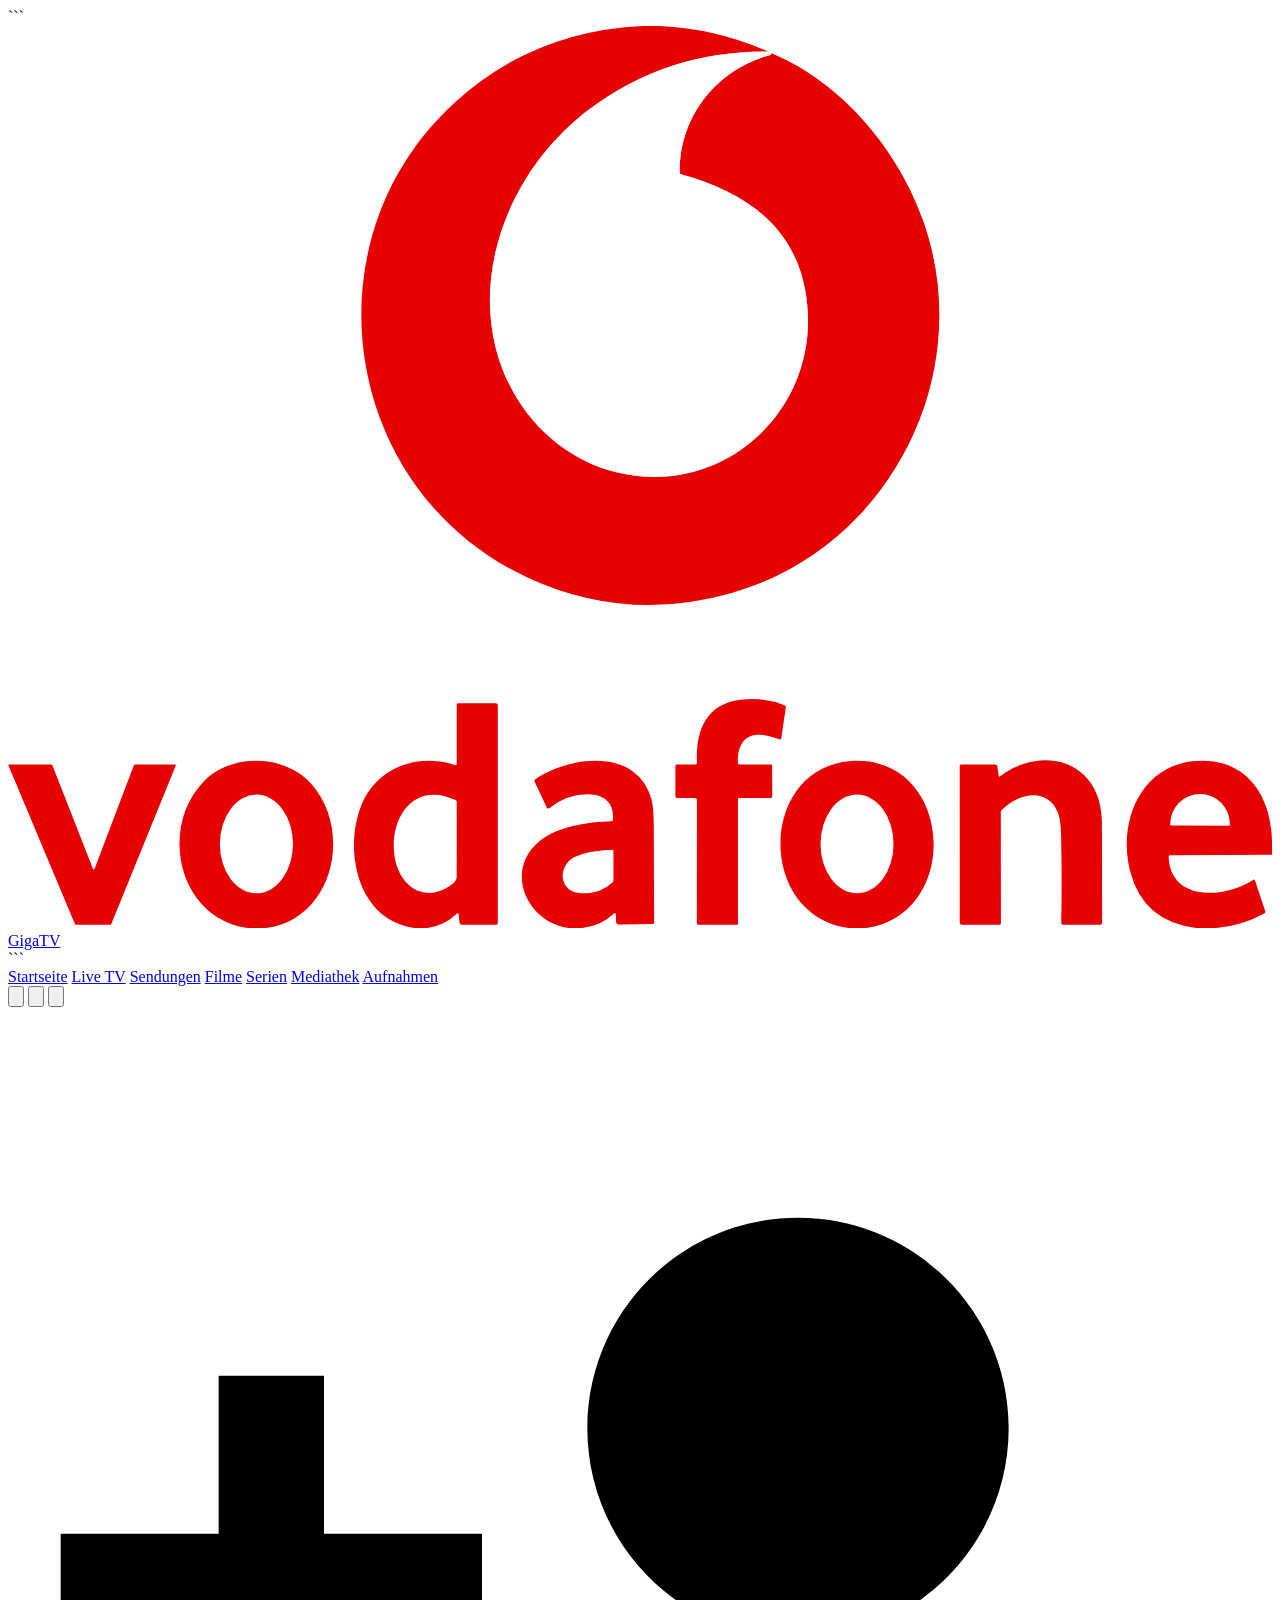
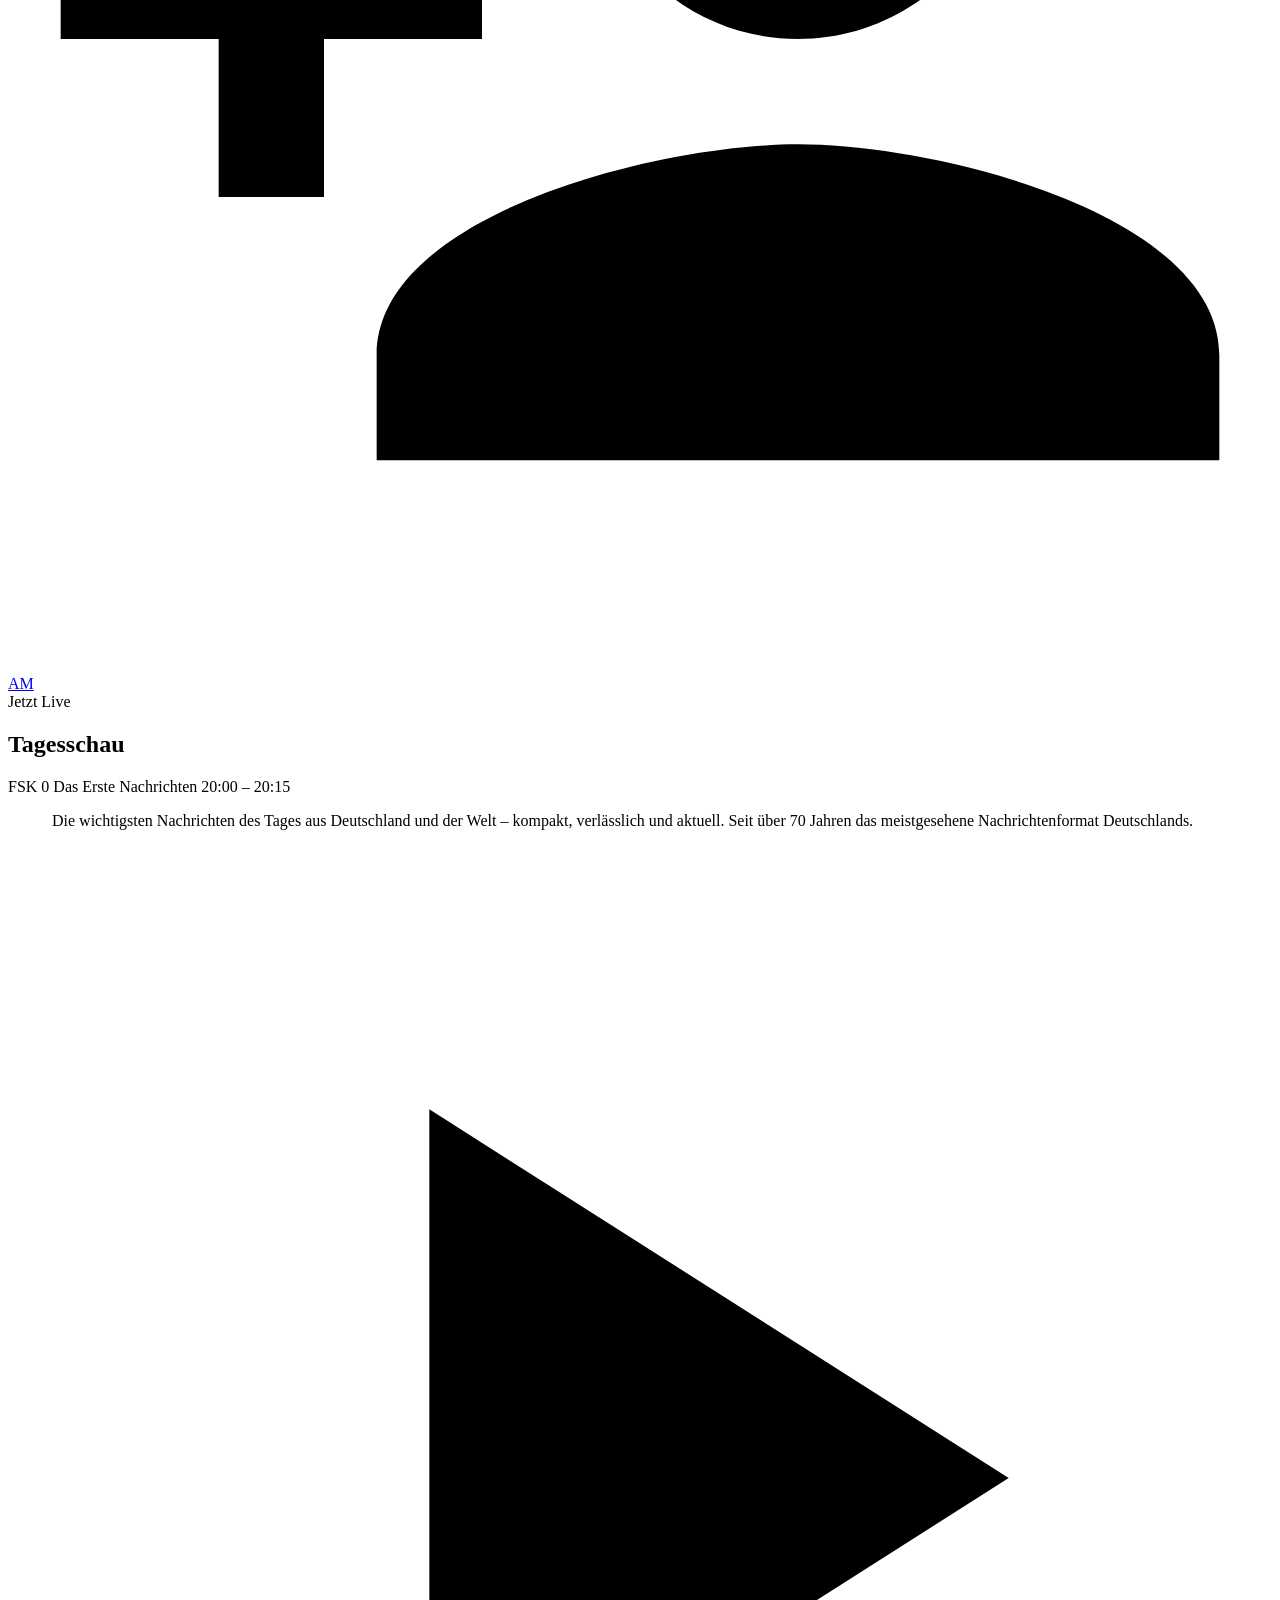
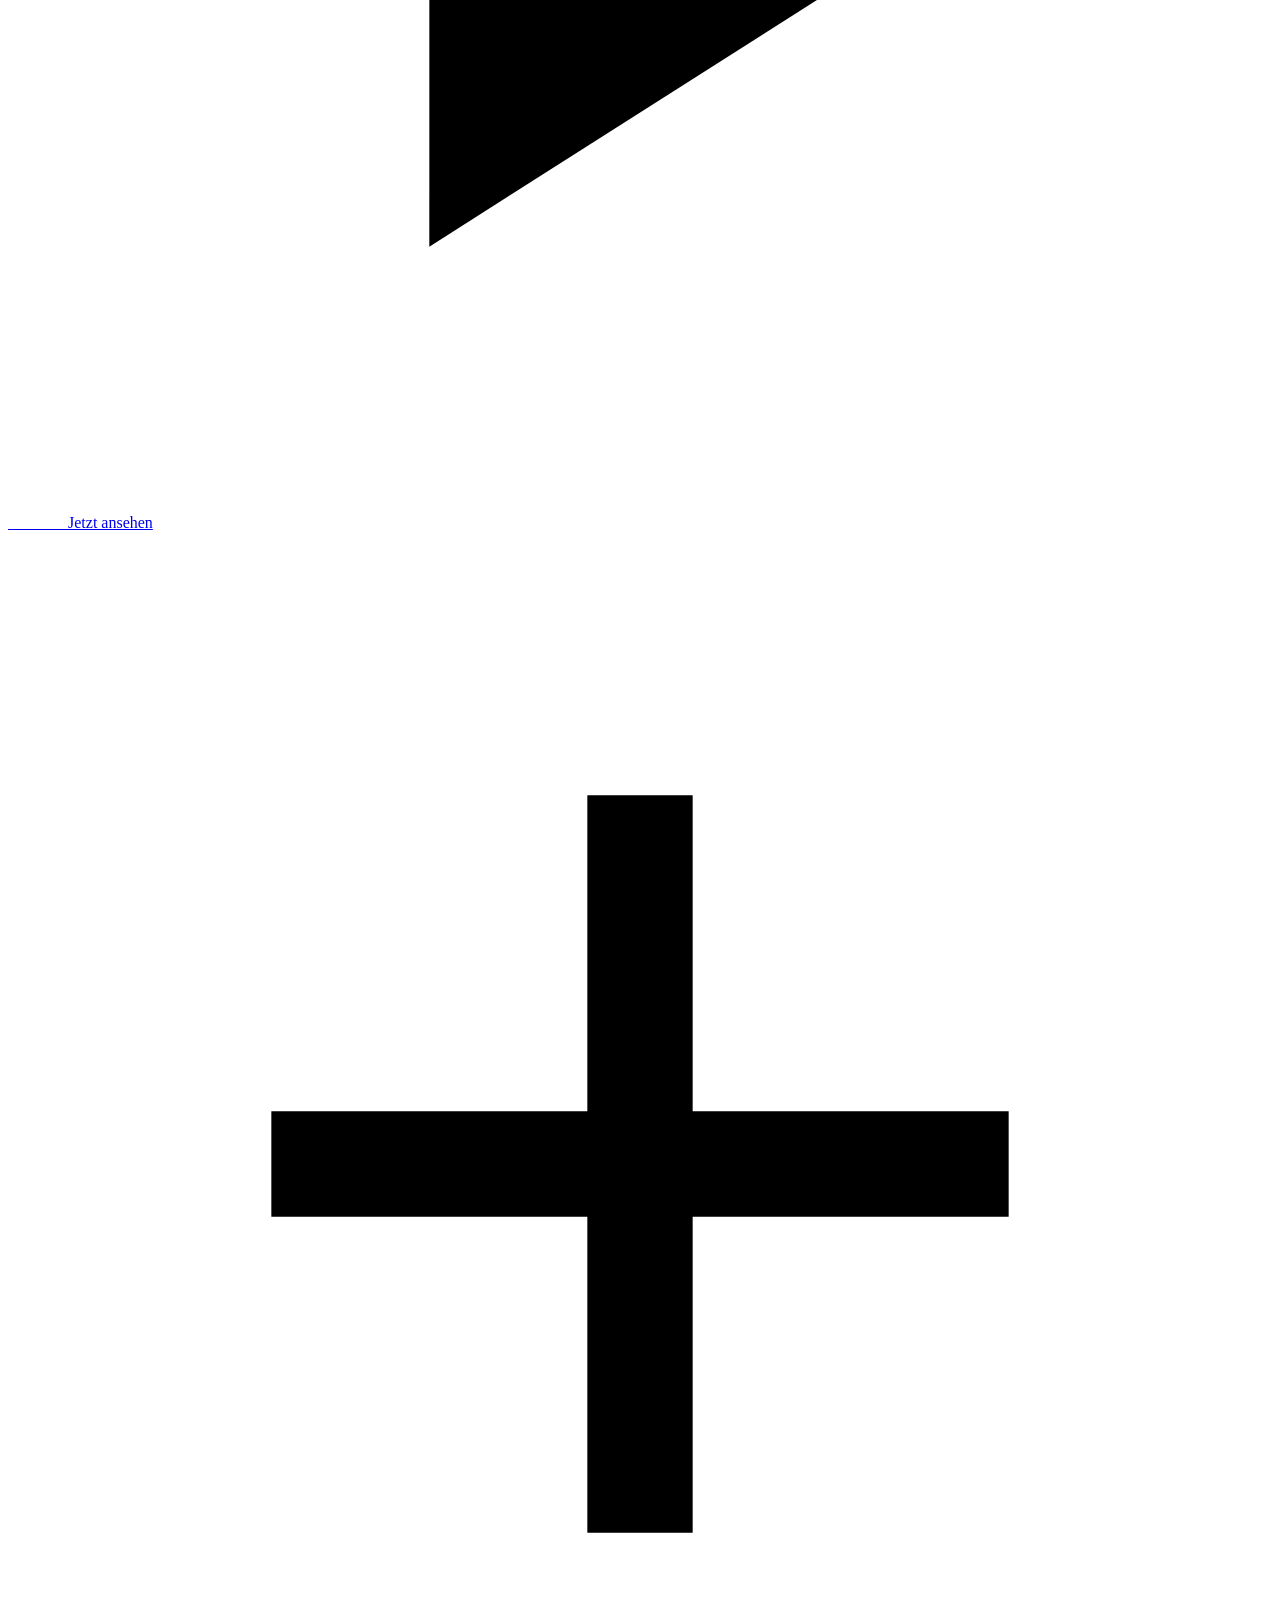
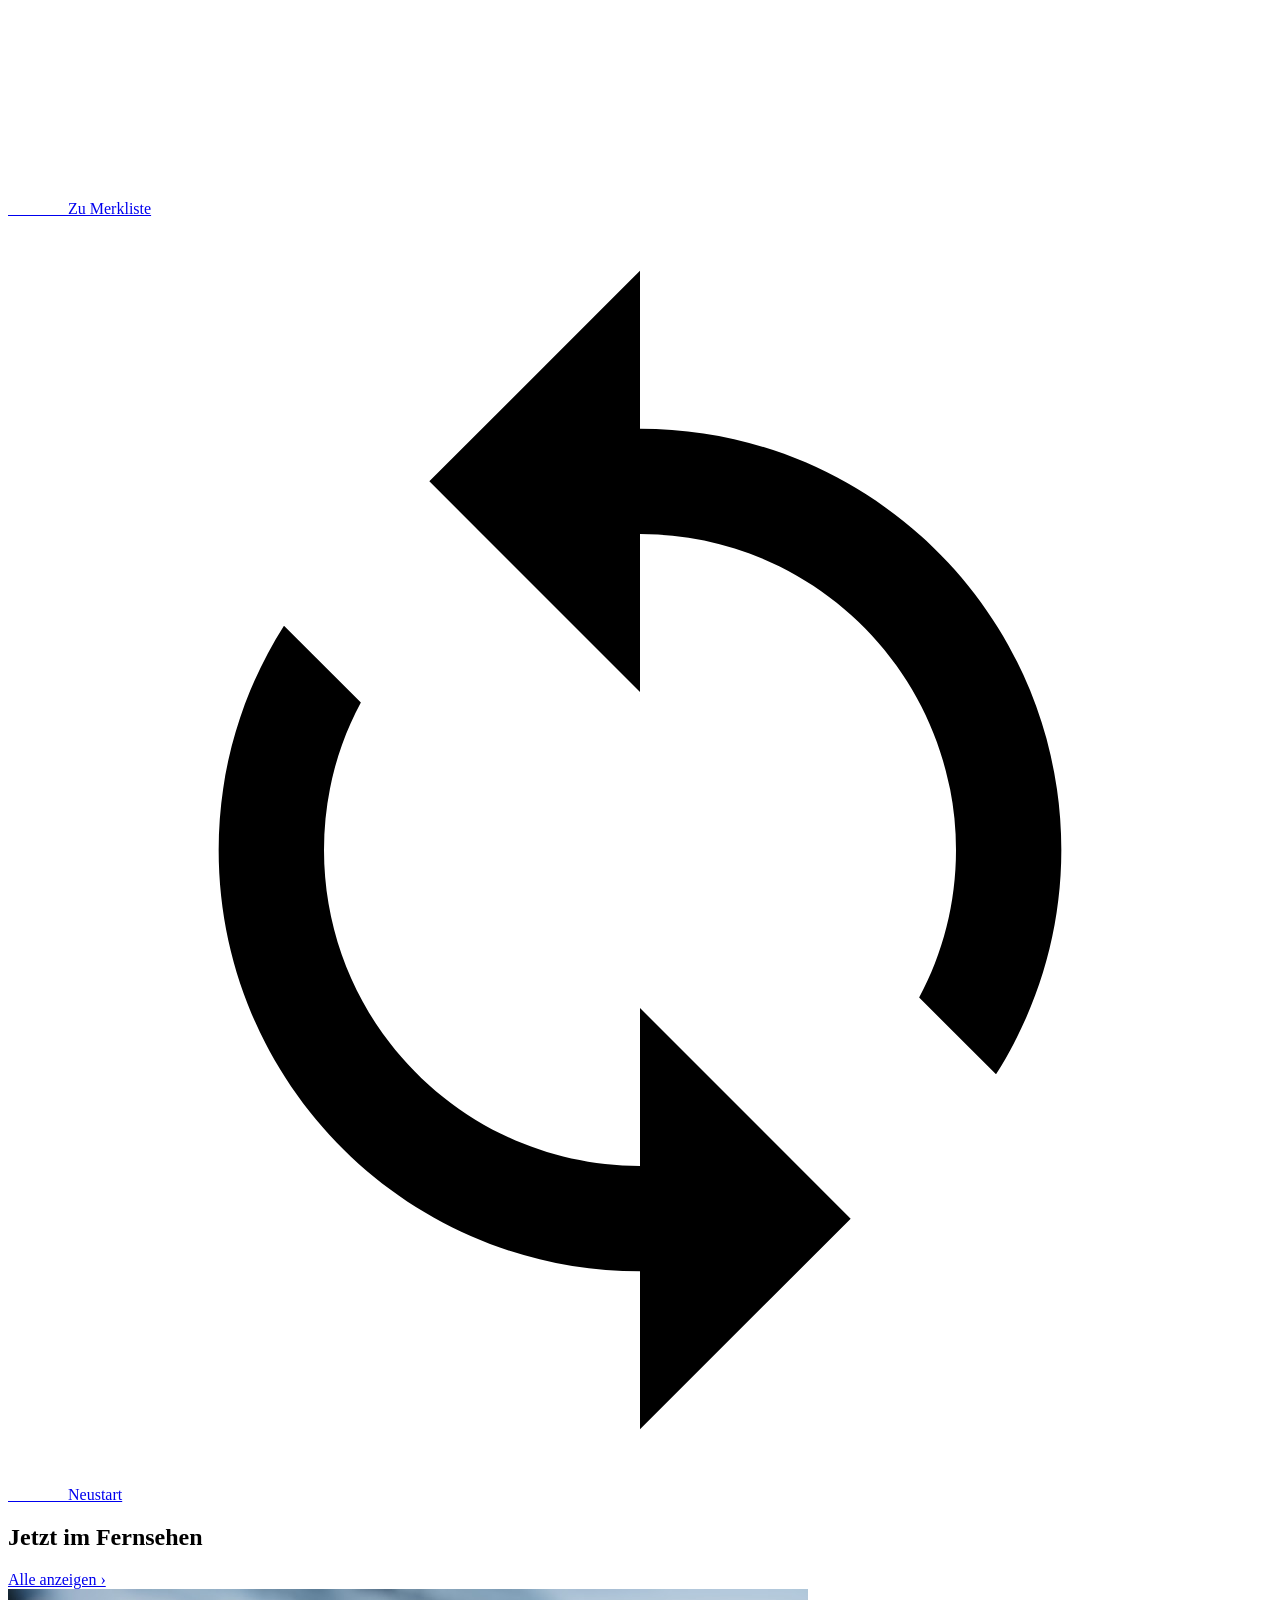
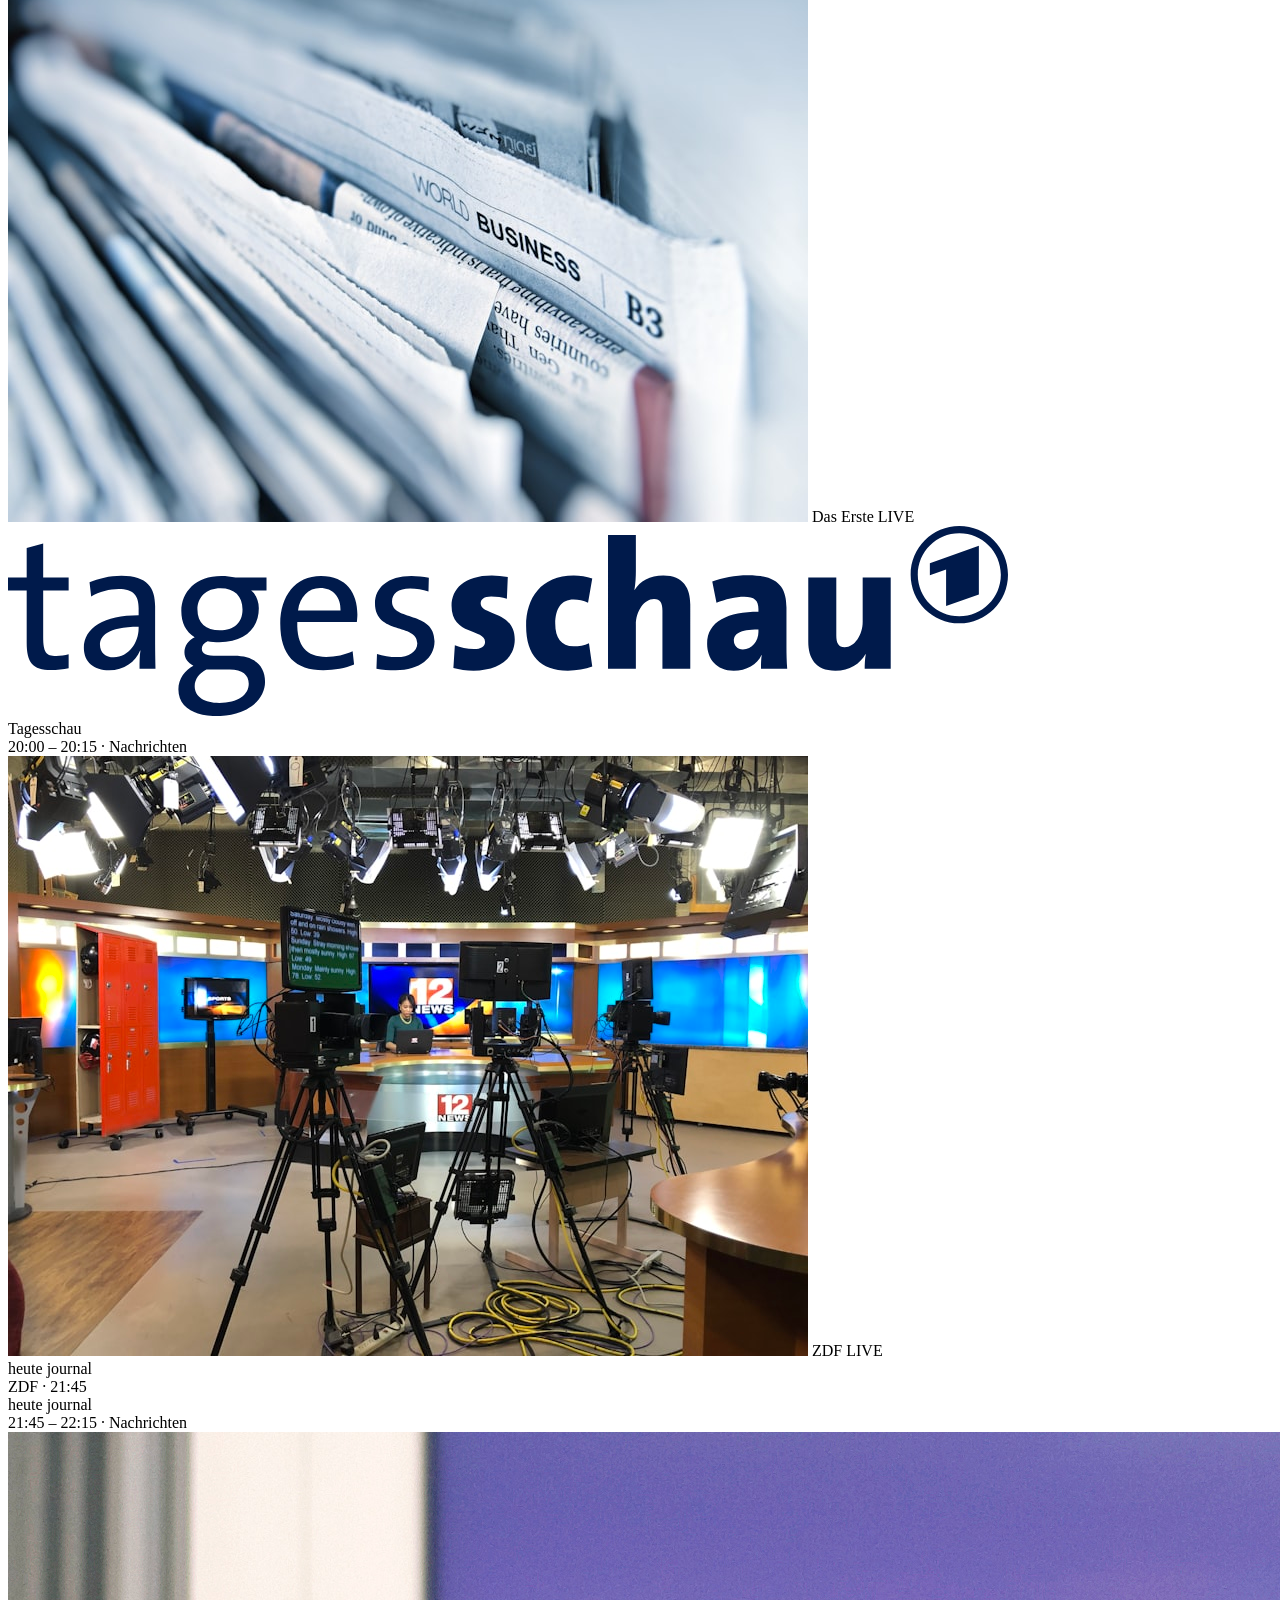
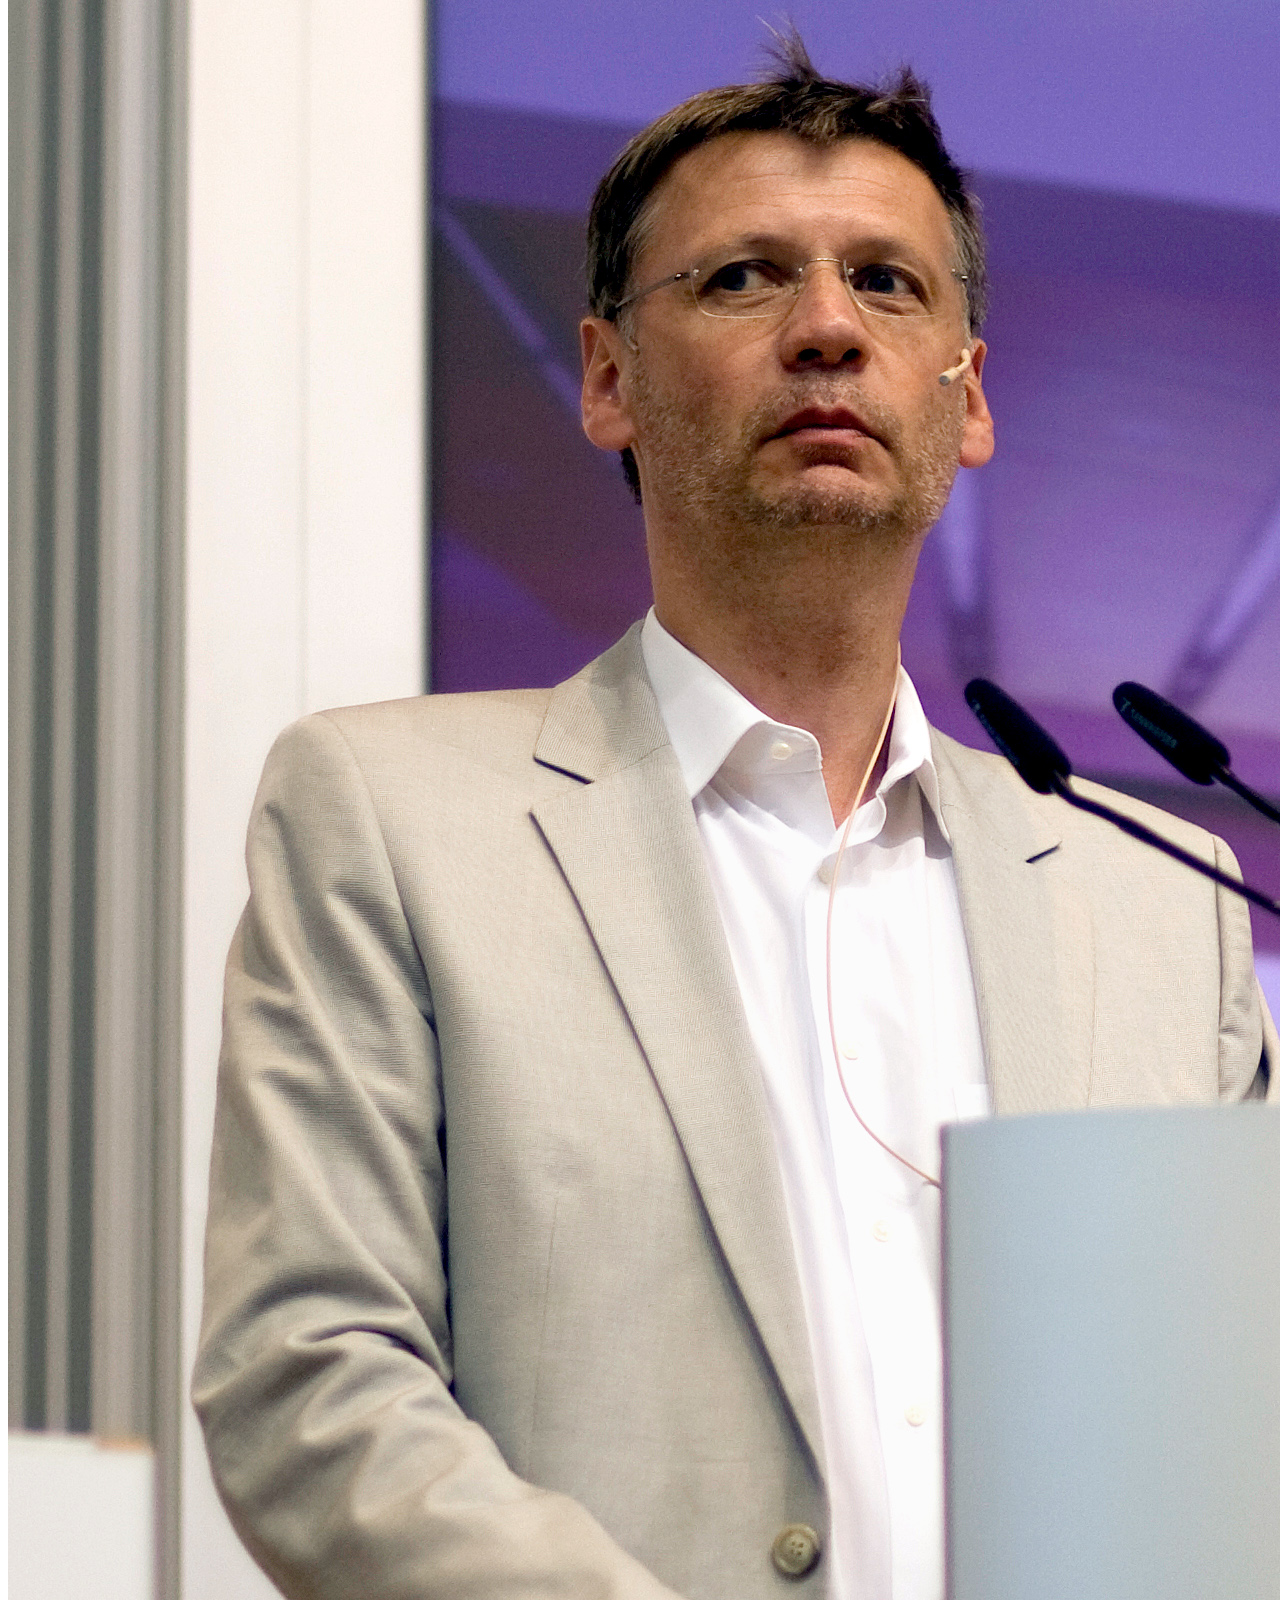
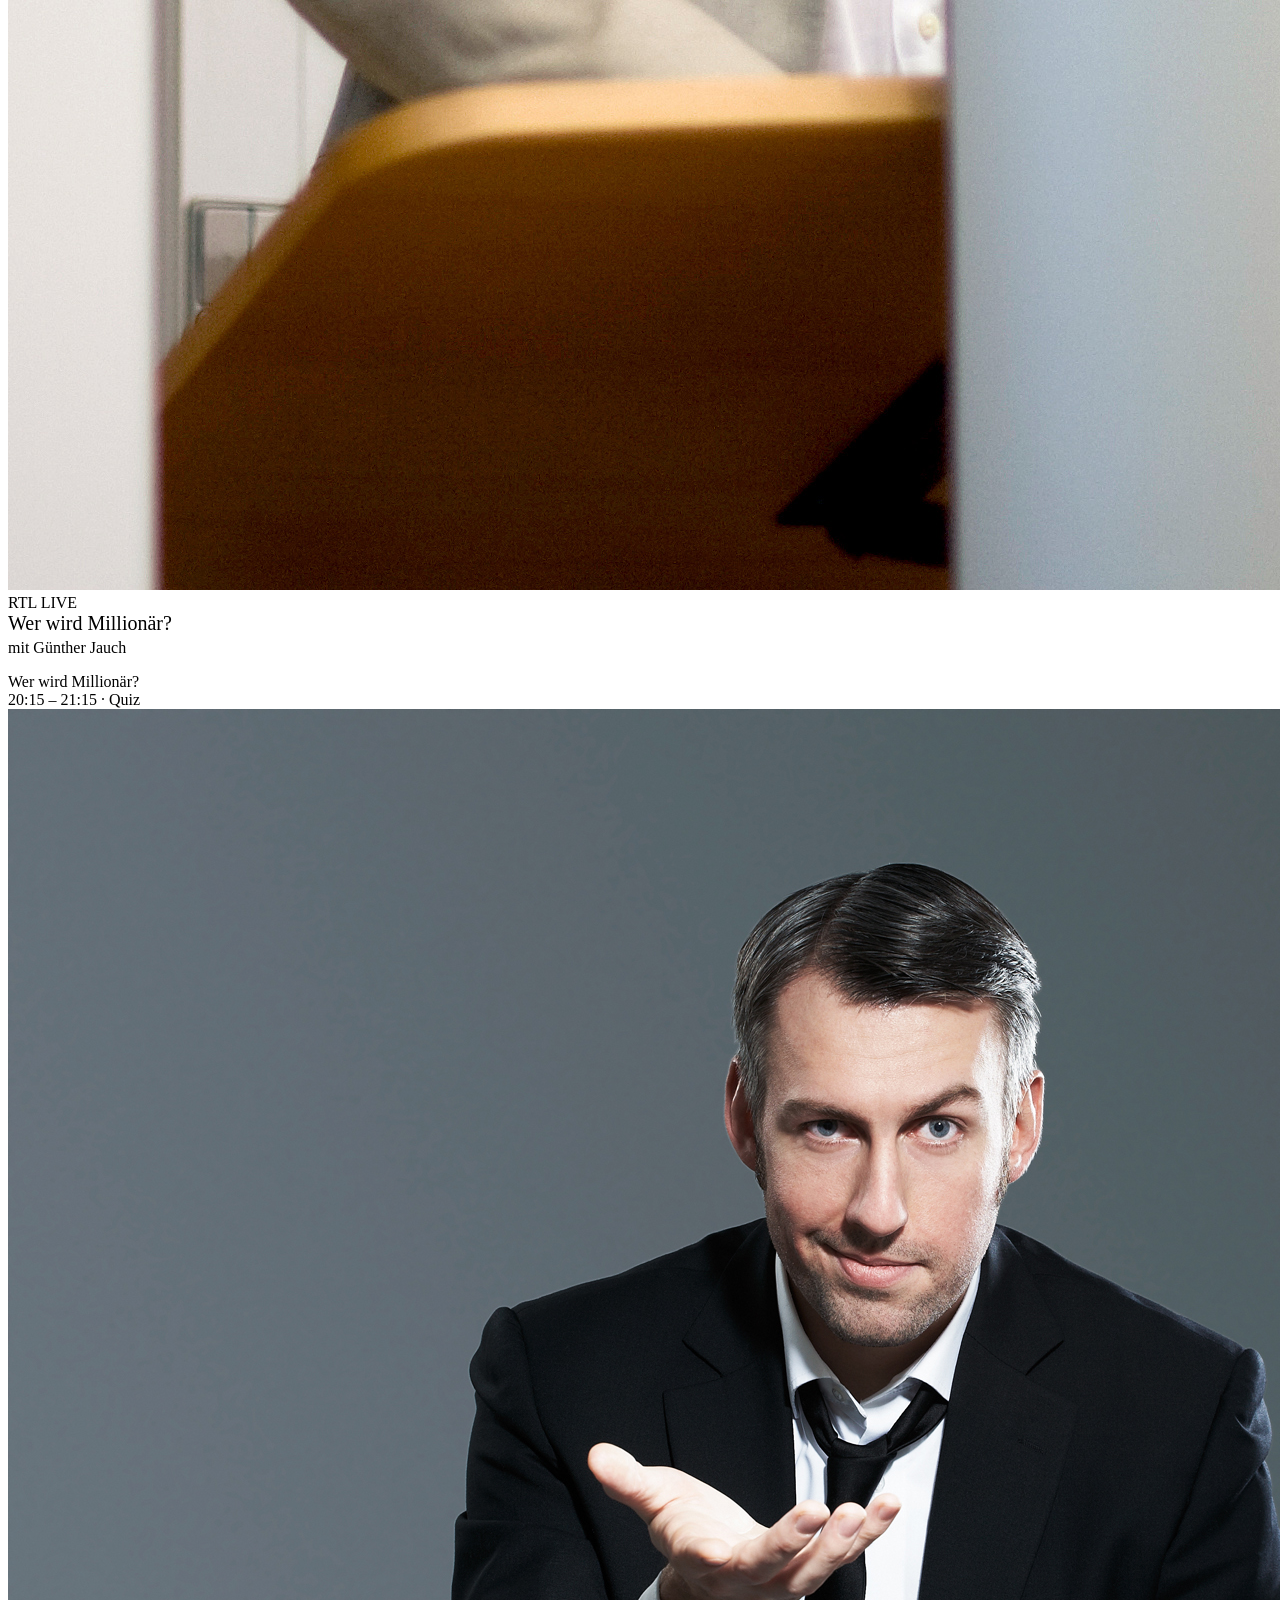
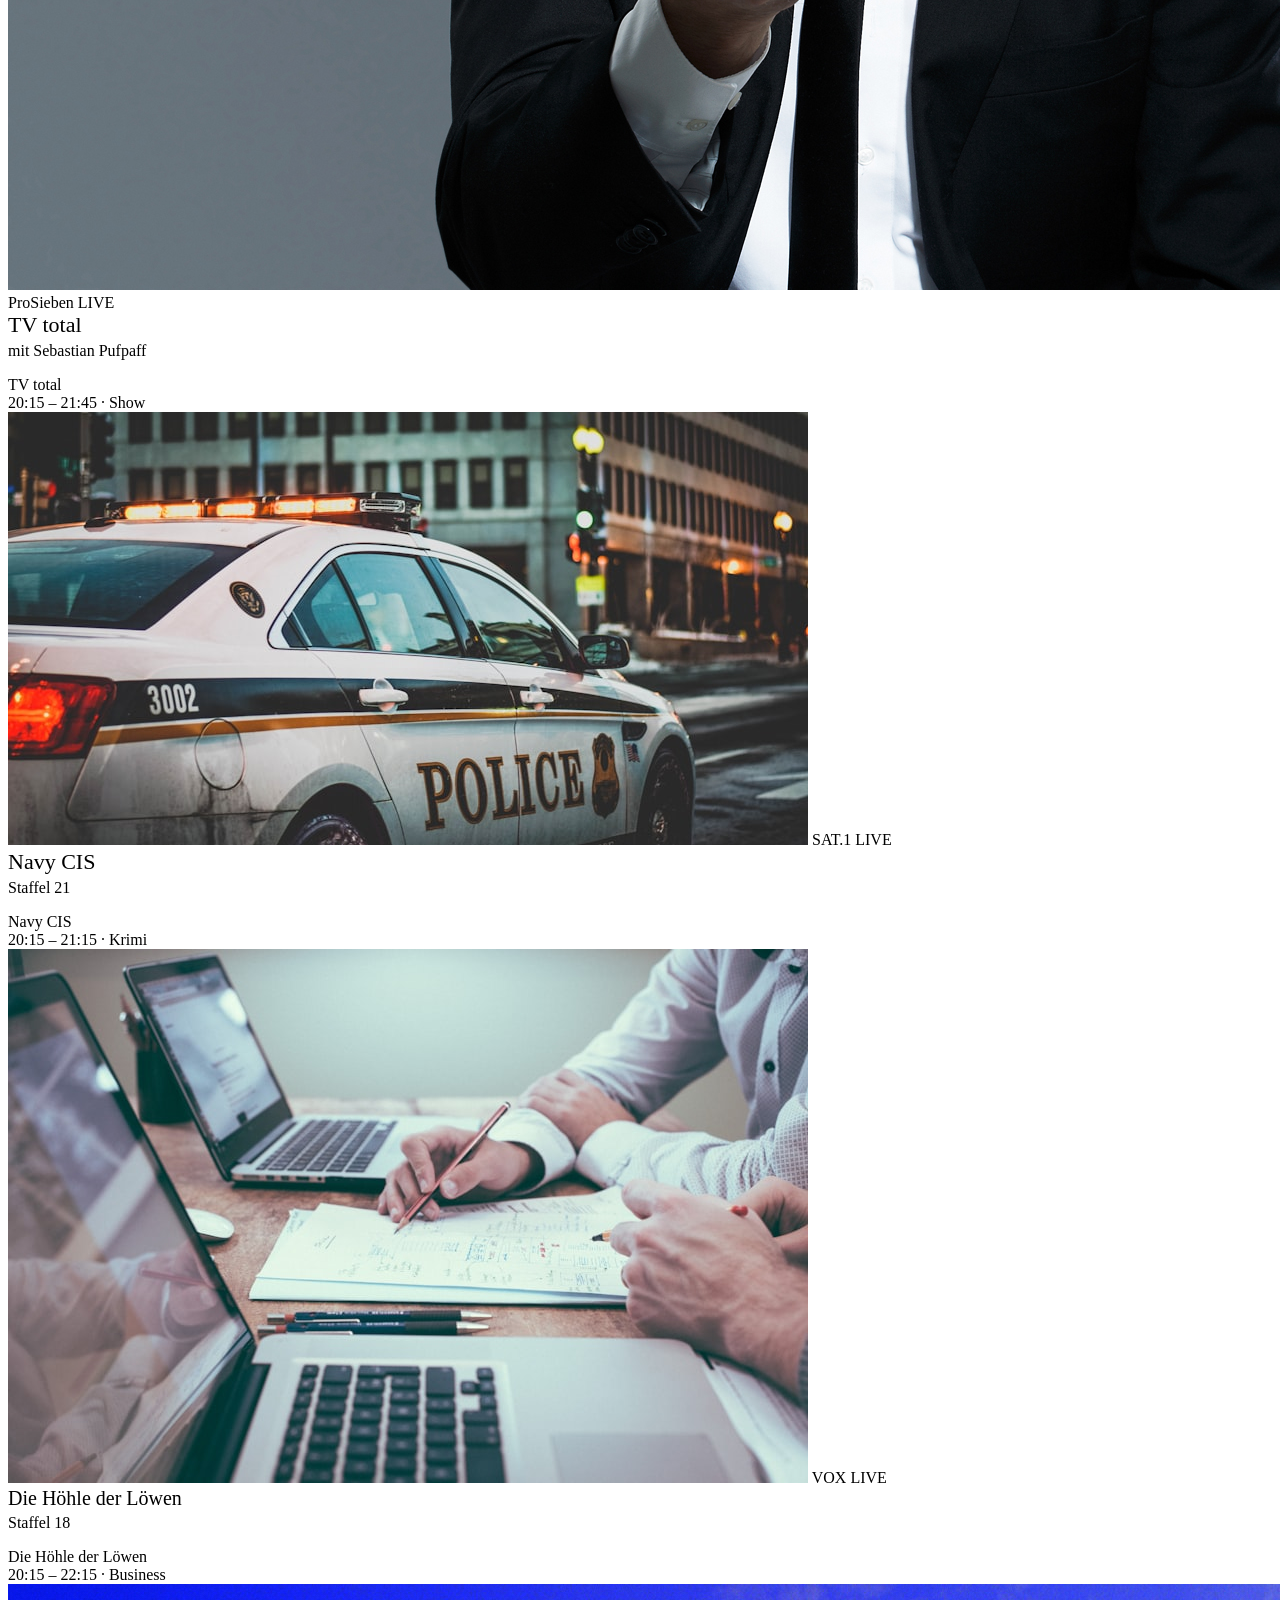
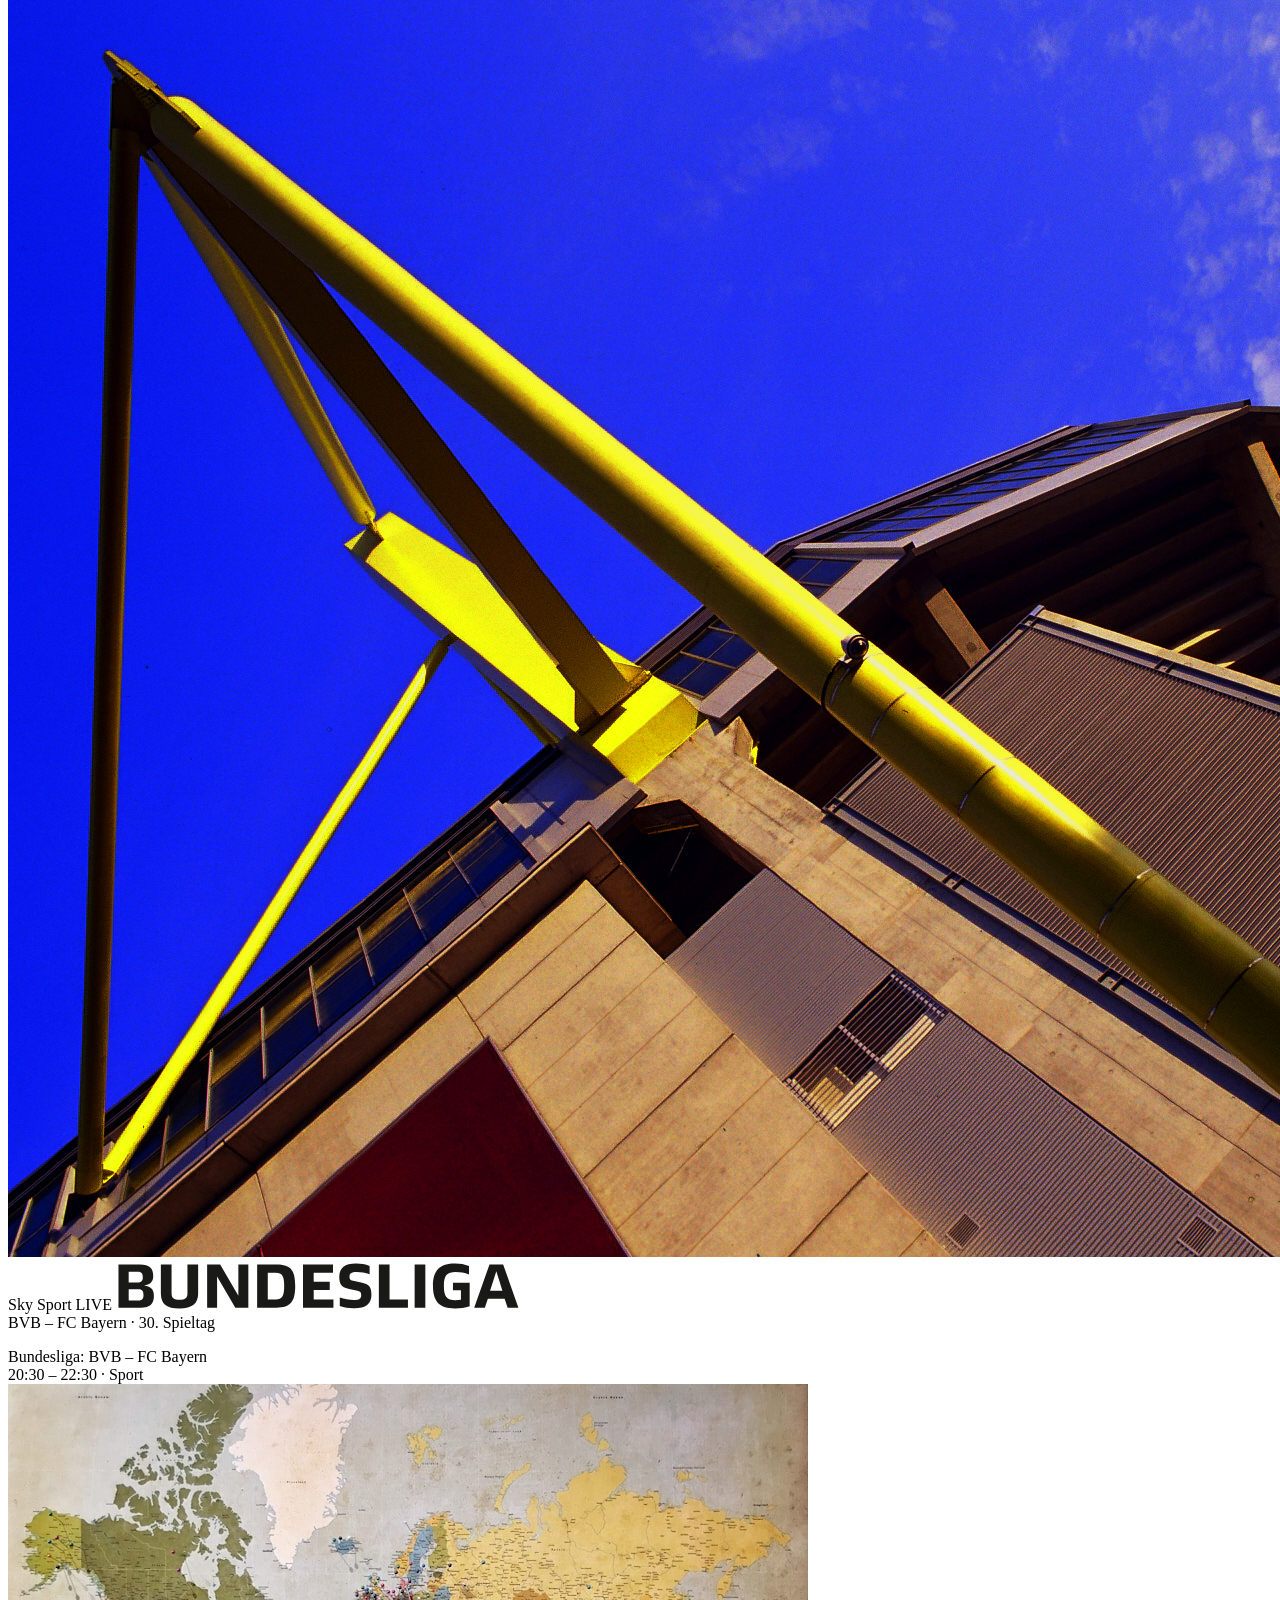
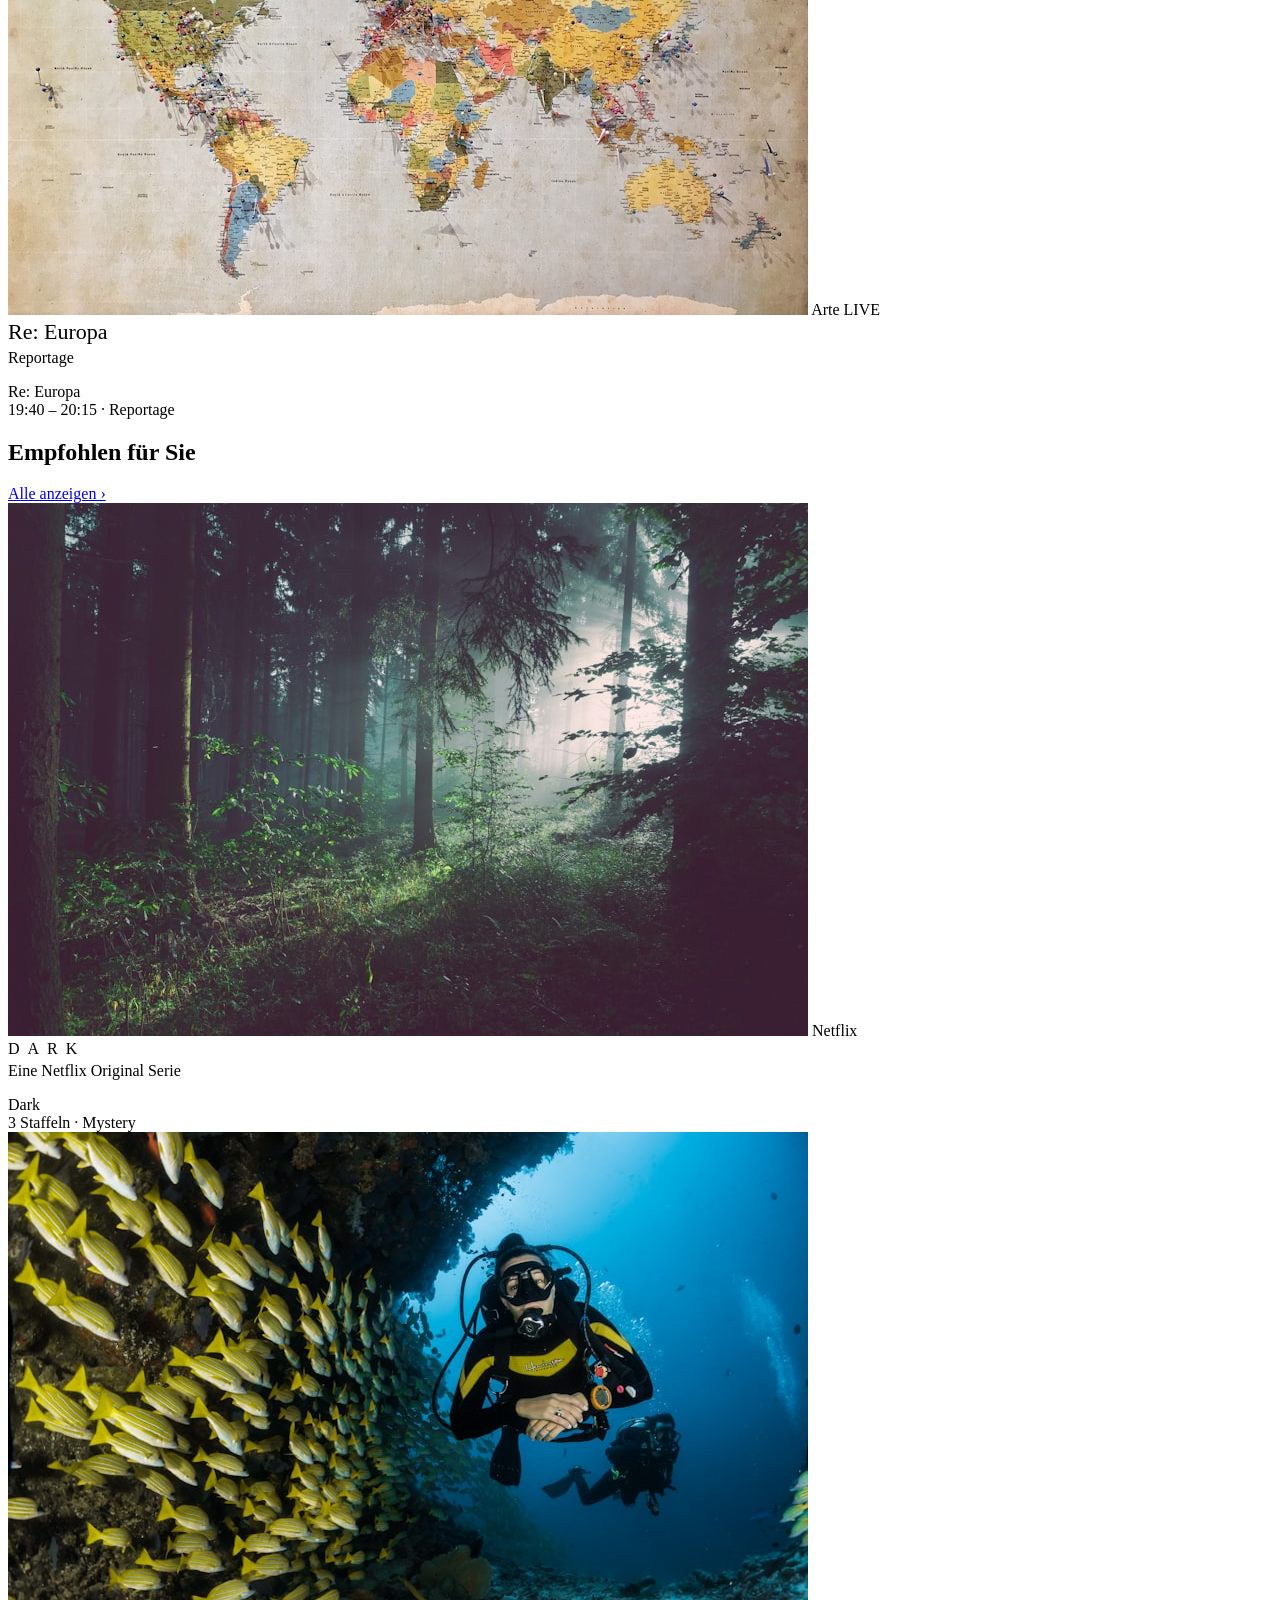
==== commit edcb6453: "Update index.html" ====
--- a/index.html
+++ b/index.html
@@ -3,17 +3,6 @@
 
 <html lang="de">
 <head>
-<!-- OneTrust Cookies Consent Notice start for anuschkatmader.github.io/VODAFONE/ -->
-
-<script src="https://cdn.cookielaw.org/scripttemplates/otSDKStub.js"  type="text/javascript" charset="UTF-8" data-domain-script="019dbe77-9f69-7287-923a-d4ab9f42c376" ></script>
-
-<script type="text/javascript">
-function OptanonWrapper() { }
-</script>
-
-<!-- OneTrust Cookies Consent Notice end for anuschkatmader.github.io/VODAFONE/ -->
-
-```
 <meta charset="UTF-8">
 <meta name="viewport" content="width=device-width, initial-scale=1.0">
 <title>GigaTV – Vodafone</title>
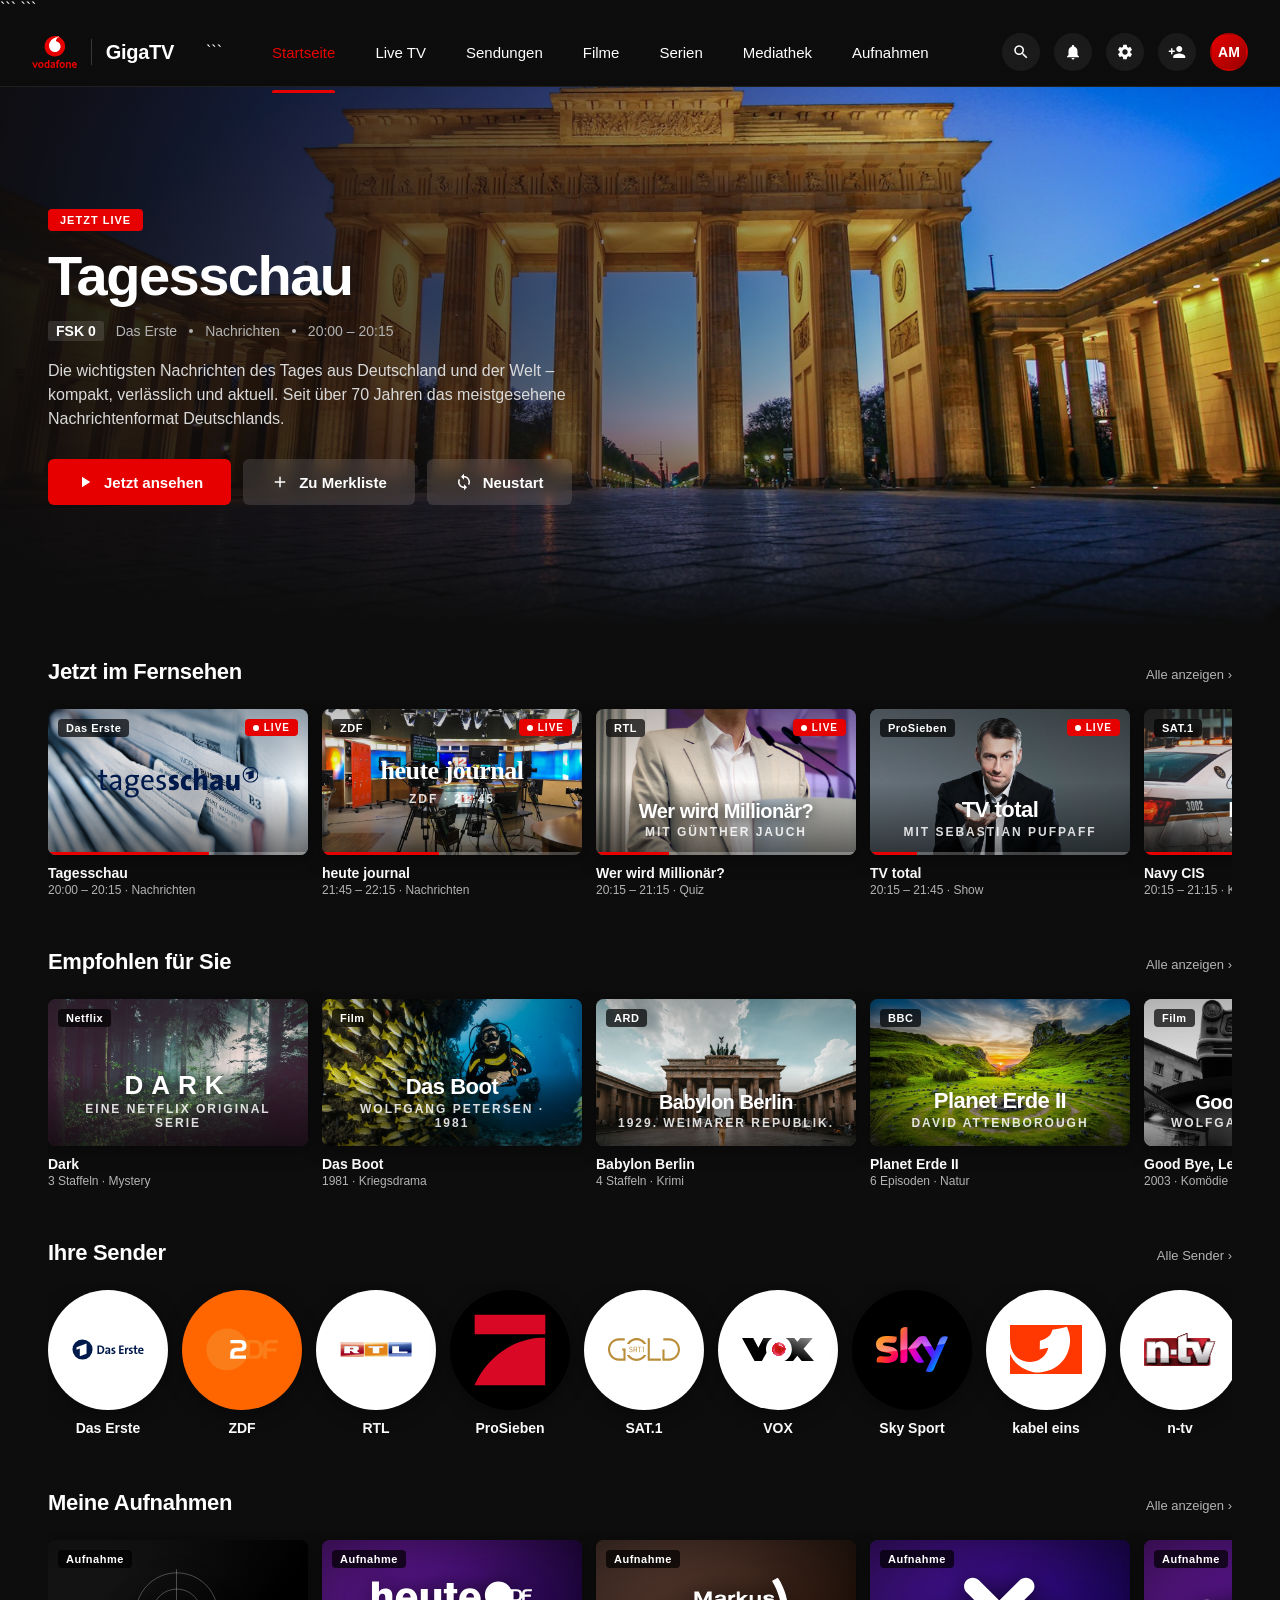
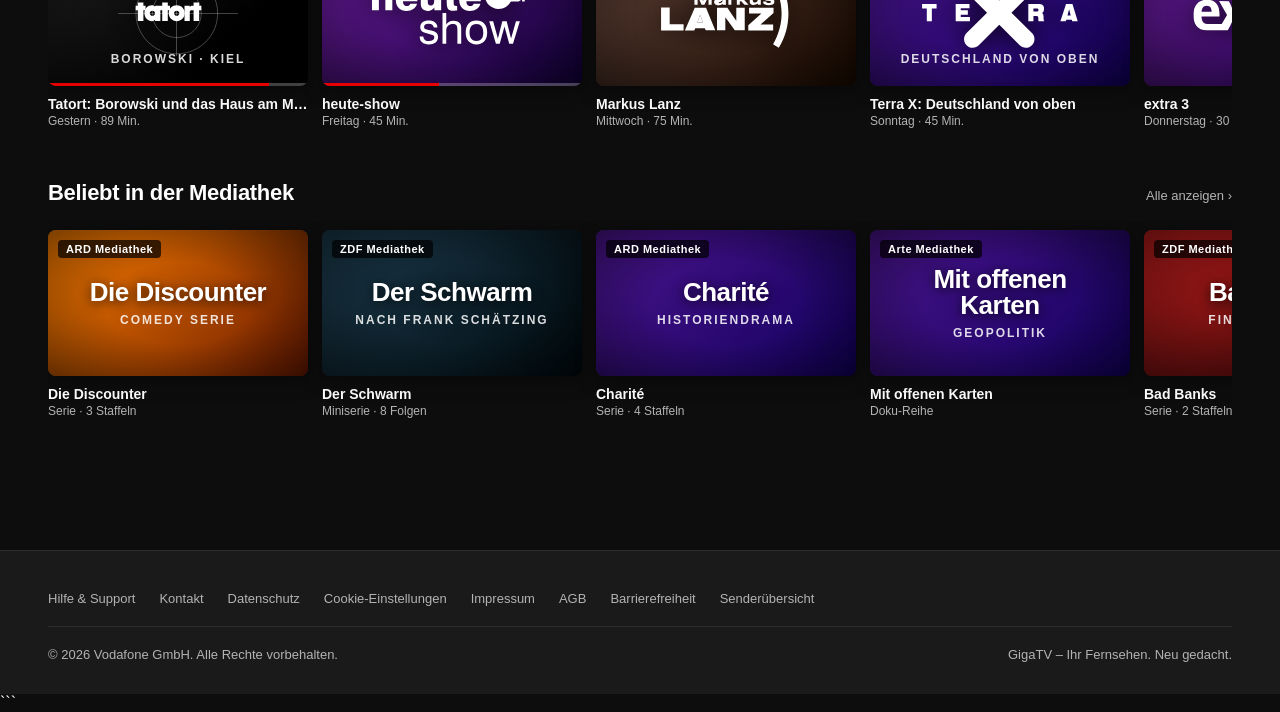
==== commit b99f91a5: "Update index.html" ====
--- a/index.html
+++ b/index.html
@@ -1,1264 +1,1273 @@
-
 <!DOCTYPE html>
 
 <html lang="de">
 <head>
+ <!-- OneTrust Cookies Consent Notice start for anuschkatmader.github.io/VODAFONE/ -->
+
+<script src="https://cdn.cookielaw.org/scripttemplates/otSDKStub.js"  type="text/javascript" charset="UTF-8" data-domain-script="019dbe77-9f69-7287-923a-d4ab9f42c376" ></script>
+
+<script type="text/javascript">
+function OptanonWrapper() { }
+</script>
+
+<!-- OneTrust Cookies Consent Notice end for anuschkatmader.github.io/VODAFONE/ -->
+
+```
 <meta charset="UTF-8">
 <meta name="viewport" content="width=device-width, initial-scale=1.0">
 <title>GigaTV – Vodafone</title>
 <style>
-   * {
-       margin: 0;
-       padding: 0;
-       box-sizing: border-box;
-       -webkit-font-smoothing: antialiased;
-   }
-
-   :root {
-       --vf-red: #e60000;
-       --vf-red-dark: #bd0000;
-       --vf-black: #0d0d0d;
-       --vf-bg: #1a1a1a;
-       --vf-bg-light: #262626;
-       --vf-text: #ffffff;
-       --vf-text-muted: #b3b3b3;
-       --vf-border: rgba(255, 255, 255, 0.08);
-   }
-
-   html, body {
-       background: var(--vf-black);
-       color: var(--vf-text);
-       font-family: "Vodafone Rg", "Helvetica Neue", Arial, sans-serif;
-       min-height: 100vh;
-       overflow-x: hidden;
-   }
-
-   a { color: inherit; }
-
-   /* ---------- Header ---------- */
-   header.top-bar {
-       position: sticky;
-       top: 0;
-       z-index: 100;
-       background: linear-gradient(to bottom, rgba(13, 13, 13, 0.98), rgba(13, 13, 13, 0.85));
-       backdrop-filter: blur(12px);
-       -webkit-backdrop-filter: blur(12px);
-       border-bottom: 1px solid var(--vf-border);
-   }
-
-   .top-bar-inner {
-       display: flex;
-       align-items: center;
-       height: 68px;
-       padding: 0 32px;
-       gap: 32px;
-   }
-
-   .logo-link {
-       display: flex;
-       align-items: center;
-       gap: 14px;
-       flex-shrink: 0;
-       text-decoration: none;
-       color: inherit;
-   }
-
-   .vodafone-logo {
-       height: 32px;
-       width: auto;
-       flex-shrink: 0;
-   }
-
-   .brand-divider {
-       width: 1px;
-       height: 26px;
-       background: rgba(255, 255, 255, 0.18);
-   }
-
-   .brand-subtitle {
-       font-size: 20px;
-       font-weight: 700;
-       letter-spacing: -0.3px;
-   }
-
-   nav.main-nav {
-       display: flex;
-       gap: 4px;
-       flex: 1;
-   }
-
-   nav.main-nav a {
-       color: var(--vf-text);
-       text-decoration: none;
-       padding: 10px 18px;
-       font-size: 15px;
-       font-weight: 500;
-       border-radius: 6px;
-       transition: background 0.15s ease, color 0.15s ease;
-       position: relative;
-   }
-
-   nav.main-nav a:hover {
-       background: rgba(255, 255, 255, 0.08);
-   }
-
-   nav.main-nav a.active {
-       color: var(--vf-red);
-   }
-
-   nav.main-nav a.active::after {
-       content: "";
-       position: absolute;
-       bottom: -22px;
-       left: 18px;
-       right: 18px;
-       height: 3px;
-       background: var(--vf-red);
-       border-radius: 2px 2px 0 0;
-   }
-
-   .top-bar-actions {
-       display: flex;
-       align-items: center;
-       gap: 14px;
-   }
-
-   .icon-btn {
-       width: 38px;
-       height: 38px;
-       border-radius: 50%;
-       background: rgba(255, 255, 255, 0.06);
-       border: none;
-       color: white;
-       cursor: pointer;
-       display: flex;
-       align-items: center;
-       justify-content: center;
-       transition: background 0.15s;
-       text-decoration: none;
-   }
-
-   .icon-btn:hover {
-       background: rgba(255, 255, 255, 0.14);
-   }
-
-   .icon-btn svg {
-       width: 18px;
-       height: 18px;
-       fill: currentColor;
-   }
-
-   .avatar {
-       width: 38px;
-       height: 38px;
-       border-radius: 50%;
-       background: linear-gradient(135deg, #e60000, #990000);
-       display: flex;
-       align-items: center;
-       justify-content: center;
-       font-weight: 600;
-       font-size: 14px;
-       cursor: pointer;
-       text-decoration: none;
-       color: white;
-       border: 2px solid transparent;
-       transition: border-color 0.15s;
-   }
-
-   .avatar:hover {
-       border-color: white;
-   }
-
-   /* ---------- Hero ---------- */
-   .hero {
-       position: relative;
-       height: 540px;
-       overflow: hidden;
-       margin-bottom: 32px;
-   }
-
-   .hero-bg {
-       position: absolute;
-       inset: 0;
-       background-image: url("images/photo-reichstag.jpg");
-       background-size: cover;
-       background-position: center 55%;
-   }
-
-   .hero-bg::before {
-       content: "";
-       position: absolute;
-       inset: 0;
-       background: linear-gradient(135deg, rgba(230,0,0,0.2) 0%, rgba(0,0,0,0) 60%);
-   }
-
-   .hero-overlay {
-       position: absolute;
-       inset: 0;
-       background: linear-gradient(
-           to right,
-           rgba(13, 13, 13, 0.95) 0%,
-           rgba(13, 13, 13, 0.6) 40%,
-           rgba(13, 13, 13, 0.2) 70%,
-           transparent 100%
-       );
-   }
-
-   .hero-bottom-fade {
-       position: absolute;
-       left: 0;
-       right: 0;
-       bottom: 0;
-       height: 120px;
-       background: linear-gradient(to bottom, transparent, var(--vf-black));
-   }
-
-   .hero-content {
-       position: relative;
-       z-index: 2;
-       padding: 80px 48px;
-       max-width: 660px;
-       height: 100%;
-       display: flex;
-       flex-direction: column;
-       justify-content: center;
-   }
-
-   .hero-badge {
-       display: inline-flex;
-       align-items: center;
-       gap: 8px;
-       background: var(--vf-red);
-       padding: 5px 12px;
-       border-radius: 4px;
-       font-size: 11px;
-       font-weight: 700;
-       letter-spacing: 1px;
-       text-transform: uppercase;
-       width: fit-content;
-       margin-bottom: 16px;
-   }
-
-   .hero-title {
-       font-size: 56px;
-       font-weight: 700;
-       letter-spacing: -1.5px;
-       line-height: 1.05;
-       margin-bottom: 16px;
-   }
-
-   .hero-meta {
-       display: flex;
-       align-items: center;
-       gap: 12px;
-       margin-bottom: 18px;
-       color: var(--vf-text-muted);
-       font-size: 14px;
-       flex-wrap: wrap;
-   }
-
-   .hero-meta .rating {
-       background: rgba(255, 255, 255, 0.12);
-       padding: 2px 8px;
-       border-radius: 3px;
-       font-weight: 600;
-       color: white;
-   }
-
-   .hero-meta .dot {
-       width: 4px;
-       height: 4px;
-       background: var(--vf-text-muted);
-       border-radius: 50%;
-   }
-
-   .hero-description {
-       font-size: 16px;
-       line-height: 1.5;
-       color: #d9d9d9;
-       margin-bottom: 28px;
-   }
-
-   .hero-actions {
-       display: flex;
-       gap: 12px;
-       flex-wrap: wrap;
-   }
-
-   .btn {
-       padding: 14px 28px;
-       border-radius: 6px;
-       border: none;
-       font-size: 15px;
-       font-weight: 600;
-       cursor: pointer;
-       display: inline-flex;
-       align-items: center;
-       gap: 10px;
-       transition: transform 0.1s, background 0.15s, border-color 0.15s;
-       font-family: inherit;
-       text-decoration: none;
-   }
-
-   .btn:active {
-       transform: scale(0.97);
-   }
-
-   .btn-primary {
-       background: var(--vf-red);
-       color: white;
-   }
-
-   .btn-primary:hover {
-       background: var(--vf-red-dark);
-   }
-
-   .btn-secondary {
-       background: rgba(255, 255, 255, 0.12);
-       color: white;
-       backdrop-filter: blur(8px);
-   }
-
-   .btn-secondary:hover {
-       background: rgba(255, 255, 255, 0.22);
-   }
-
-   .btn svg {
-       width: 18px;
-       height: 18px;
-       fill: currentColor;
-   }
-
-   /* ---------- Rails ---------- */
-   main {
-       padding: 0 48px 80px;
-   }
-
-   .rail {
-       margin-bottom: 40px;
-   }
-
-   .rail-header {
-       display: flex;
-       align-items: baseline;
-       justify-content: space-between;
-       margin-bottom: 16px;
-   }
-
-   .rail-title {
-       font-size: 22px;
-       font-weight: 700;
-       letter-spacing: -0.3px;
-   }
-
-   .rail-see-all {
-       color: var(--vf-text-muted);
-       font-size: 13px;
-       text-decoration: none;
-       font-weight: 500;
-       transition: color 0.15s;
-   }
-
-   .rail-see-all:hover {
-       color: var(--vf-red);
-   }
-
-   .rail-track {
-       display: flex;
-       gap: 14px;
-       overflow-x: auto;
-       overflow-y: visible;
-       scrollbar-width: none;
-       -ms-overflow-style: none;
-       padding: 8px 0 12px;
-       scroll-snap-type: x mandatory;
-   }
-
-   .rail-track::-webkit-scrollbar {
-       display: none;
-   }
-
-   .tile {
-       flex: 0 0 auto;
-       width: 260px;
-       cursor: pointer;
-       scroll-snap-align: start;
-   }
-
-   .tile:hover .tile-art {
-       transform: scale(1.03);
-       box-shadow: 0 8px 28px rgba(0, 0, 0, 0.6);
-   }
-
-   .tile-art {
-       position: relative;
-       width: 100%;
-       aspect-ratio: 16 / 9;
-       border-radius: 8px;
-       overflow: hidden;
-       background: var(--vf-bg-light);
-       margin-bottom: 10px;
-       box-shadow: 0 4px 20px rgba(0, 0, 0, 0.4);
-       transition: transform 0.2s ease, box-shadow 0.2s ease;
-       transform-origin: center center;
-   }
-
-   .tile-art::after {
-       content: "";
-       position: absolute;
-       inset: 0;
-       border-radius: 8px;
-       box-shadow: inset 0 0 0 0 var(--vf-red);
-       transition: box-shadow 0.15s;
-       pointer-events: none;
-   }
-
-   .tile:hover .tile-art::after {
-       box-shadow: inset 0 0 0 2px var(--vf-red);
-   }
-
-   .tile-art-bg {
-       position: absolute;
-       inset: 0;
-       display: flex;
-       align-items: center;
-       justify-content: center;
-       padding: 14px;
-   }
-
-   .tile-art-bg img {
-       max-width: 70%;
-       max-height: 70%;
-       object-fit: contain;
-       filter: drop-shadow(0 2px 8px rgba(0,0,0,0.5));
-   }
-
-   /* Full-bleed thumbnail photo on show tiles */
-   .tile-photo {
-       position: absolute;
-       inset: 0;
-       width: 100%;
-       height: 100%;
-       object-fit: cover;
-       z-index: 0;
-   }
-
-   /* Dark scrim so overlays stay legible */
-   .tile-scrim::before {
-       content: "";
-       position: absolute;
-       inset: 0;
-       background: linear-gradient(to bottom, rgba(0,0,0,0.25) 0%, rgba(0,0,0,0) 50%, rgba(0,0,0,0.55) 100%);
-       z-index: 1;
-       pointer-events: none;
-   }
-
-   .tile-channel {
-       position: absolute;
-       top: 10px;
-       left: 10px;
-       background: rgba(0, 0, 0, 0.7);
-       backdrop-filter: blur(4px);
-       padding: 3px 8px;
-       border-radius: 4px;
-       font-size: 11px;
-       font-weight: 600;
-       letter-spacing: 0.5px;
-       z-index: 2;
-   }
-
-   .tile-live {
-       position: absolute;
-       top: 10px;
-       right: 10px;
-       background: var(--vf-red);
-       padding: 3px 8px;
-       border-radius: 4px;
-       font-size: 10px;
-       font-weight: 700;
-       letter-spacing: 1px;
-       display: flex;
-       align-items: center;
-       gap: 5px;
-       z-index: 2;
-   }
-
-   .tile-live::before {
-       content: "";
-       width: 6px;
-       height: 6px;
-       background: white;
-       border-radius: 50%;
-       animation: pulse 1.6s infinite;
-   }
-
-   @keyframes pulse {
-       0%, 100% { opacity: 1; }
-       50% { opacity: 0.4; }
-   }
-
-   .tile-progress {
-       position: absolute;
-       left: 0;
-       right: 0;
-       bottom: 0;
-       height: 3px;
-       background: rgba(255, 255, 255, 0.25);
-       z-index: 2;
-   }
-
-   .tile-progress-fill {
-       height: 100%;
-       background: var(--vf-red);
-   }
-
-   .tile-title {
-       font-size: 14px;
-       font-weight: 600;
-       margin-bottom: 2px;
-       white-space: nowrap;
-       overflow: hidden;
-       text-overflow: ellipsis;
-   }
-
-   .tile-meta {
-       font-size: 12px;
-       color: var(--vf-text-muted);
-   }
-
-   /* Poster backgrounds — stylized, evocative of each show */
-   .bg-news    { background: linear-gradient(135deg, #003366 0%, #001a33 100%); }
-   .bg-news2   { background: linear-gradient(135deg, #c8102e 0%, #6b0000 100%); }
-   .bg-quiz    { background: radial-gradient(ellipse at center, #ffcc00 0%, #8b4500 70%, #3a1d00 100%); }
-   .bg-show    { background: linear-gradient(135deg, #00c853 0%, #004d1f 100%); }
-   .bg-crime   { background: linear-gradient(135deg, #1f1f1f 0%, #000000 70%); }
-   .bg-invest  { background: linear-gradient(135deg, #2e1065 0%, #0d0025 100%); }
-   .bg-sport   { background: linear-gradient(135deg, #0a3d62 0%, #000a1a 100%); }
-   .bg-doc     { background: linear-gradient(135deg, #4a148c 0%, #12005e 100%); }
-   .bg-mystery { background: linear-gradient(135deg, #1b3a4b 0%, #000a0f 100%); }
-   .bg-war     { background: linear-gradient(135deg, #3e2723 0%, #1b0e0b 100%); }
-   .bg-nature  { background: linear-gradient(135deg, #1b5e20 0%, #002d0a 100%); }
-   .bg-comedy  { background: linear-gradient(135deg, #f57c00 0%, #6d1a00 100%); }
-   .bg-thriller { background: linear-gradient(135deg, #b71c1c 0%, #1a0000 100%); }
-   .bg-spy     { background: linear-gradient(135deg, #263238 0%, #000a0f 100%); }
-   .bg-talk    { background: linear-gradient(135deg, #5d4037 0%, #1a0a00 100%); }
-   .bg-satire  { background: linear-gradient(135deg, #6a1b9a 0%, #12003a 100%); }
-   .bg-soap    { background: linear-gradient(135deg, #c2185b 0%, #330011 100%); }
-
-   /* Decorative overlay motif on posters */
-   .poster-title {
-       position: absolute;
-       inset: 0;
-       display: flex;
-       flex-direction: column;
-       align-items: center;
-       justify-content: center;
-       padding: 20px;
-       text-align: center;
-       z-index: 2;
-   }
-
-   .poster-title .main-text {
-       font-size: 26px;
-       font-weight: 800;
-       letter-spacing: -0.5px;
-       line-height: 1;
-       text-shadow: 0 2px 12px rgba(0, 0, 0, 0.8);
-       color: white;
-   }
-
-   .poster-title .sub-text {
-       font-size: 12px;
-       font-weight: 600;
-       letter-spacing: 2px;
-       text-transform: uppercase;
-       margin-top: 8px;
-       opacity: 0.85;
-   }
-
-   .poster-vignette::before {
-       content: "";
-       position: absolute;
-       inset: 0;
-       background: radial-gradient(ellipse at center, transparent 40%, rgba(0,0,0,0.5) 100%);
-       z-index: 0;
-   }
-
-   .poster-logo {
-       position: absolute;
-       top: 50%;
-       left: 50%;
-       transform: translate(-50%, -50%);
-       max-width: 62%;
-       max-height: 60%;
-       width: auto;
-       height: auto;
-       object-fit: contain;
-       z-index: 2;
-       filter: drop-shadow(0 2px 12px rgba(0,0,0,0.7));
-   }
-
-   .poster-logo.tint-white {
-       filter: brightness(0) invert(1) drop-shadow(0 2px 12px rgba(0,0,0,0.7));
-   }
-
-   /* ---------- Channel logo row ---------- */
-   .channel-row .tile {
-       width: 120px;
-   }
-
-   .channel-row .tile-art {
-       aspect-ratio: 1;
-       border-radius: 50%;
-       display: flex;
-       align-items: center;
-       justify-content: center;
-   }
-
-   .channel-row .tile-art img {
-       max-width: 60%;
-       max-height: 60%;
-       object-fit: contain;
-   }
-
-   .channel-row .tile-art::after {
-       border-radius: 50%;
-   }
-
-   .channel-row .tile-title {
-       text-align: center;
-   }
-
-   /* ---------- Footer ---------- */
-   footer {
-       background: var(--vf-bg);
-       padding: 40px 48px 32px;
-       border-top: 1px solid var(--vf-border);
-       font-size: 13px;
-       color: var(--vf-text-muted);
-   }
-
-   .footer-links {
-       display: flex;
-       flex-wrap: wrap;
-       gap: 24px;
-       margin-bottom: 20px;
-   }
-
-   .footer-links a {
-       color: var(--vf-text-muted);
-       text-decoration: none;
-       transition: color 0.15s;
-   }
-
-   .footer-links a:hover {
-       color: white;
-   }
-
-   .footer-legal {
-       display: flex;
-       justify-content: space-between;
-       align-items: center;
-       padding-top: 20px;
-       border-top: 1px solid var(--vf-border);
-       flex-wrap: wrap;
-       gap: 12px;
-   }
-
-   /* ---------- Responsive ---------- */
-   @media (max-width: 900px) {
-       .top-bar-inner { padding: 0 16px; gap: 16px; }
-       nav.main-nav { display: none; }
-       .hero { height: 440px; }
-       .hero-content { padding: 40px 20px; }
-       .hero-title { font-size: 36px; }
-       .hero-description { font-size: 14px; }
-       main { padding: 0 20px 60px; }
-       .tile { width: 200px; }
-       .channel-row .tile { width: 100px; }
-       footer { padding: 32px 20px; }
-   }
+    * {
+        margin: 0;
+        padding: 0;
+        box-sizing: border-box;
+        -webkit-font-smoothing: antialiased;
+    }
+
+    :root {
+        --vf-red: #e60000;
+        --vf-red-dark: #bd0000;
+        --vf-black: #0d0d0d;
+        --vf-bg: #1a1a1a;
+        --vf-bg-light: #262626;
+        --vf-text: #ffffff;
+        --vf-text-muted: #b3b3b3;
+        --vf-border: rgba(255, 255, 255, 0.08);
+    }
+
+    html, body {
+        background: var(--vf-black);
+        color: var(--vf-text);
+        font-family: "Vodafone Rg", "Helvetica Neue", Arial, sans-serif;
+        min-height: 100vh;
+        overflow-x: hidden;
+    }
+
+    a { color: inherit; }
+
+    /* ---------- Header ---------- */
+    header.top-bar {
+        position: sticky;
+        top: 0;
+        z-index: 100;
+        background: linear-gradient(to bottom, rgba(13, 13, 13, 0.98), rgba(13, 13, 13, 0.85));
+        backdrop-filter: blur(12px);
+        -webkit-backdrop-filter: blur(12px);
+        border-bottom: 1px solid var(--vf-border);
+    }
+
+    .top-bar-inner {
+        display: flex;
+        align-items: center;
+        height: 68px;
+        padding: 0 32px;
+        gap: 32px;
+    }
+
+    .logo-link {
+        display: flex;
+        align-items: center;
+        gap: 14px;
+        flex-shrink: 0;
+        text-decoration: none;
+        color: inherit;
+    }
+
+    .vodafone-logo {
+        height: 32px;
+        width: auto;
+        flex-shrink: 0;
+    }
+
+    .brand-divider {
+        width: 1px;
+        height: 26px;
+        background: rgba(255, 255, 255, 0.18);
+    }
+
+    .brand-subtitle {
+        font-size: 20px;
+        font-weight: 700;
+        letter-spacing: -0.3px;
+    }
+
+    nav.main-nav {
+        display: flex;
+        gap: 4px;
+        flex: 1;
+    }
+
+    nav.main-nav a {
+        color: var(--vf-text);
+        text-decoration: none;
+        padding: 10px 18px;
+        font-size: 15px;
+        font-weight: 500;
+        border-radius: 6px;
+        transition: background 0.15s ease, color 0.15s ease;
+        position: relative;
+    }
+
+    nav.main-nav a:hover {
+        background: rgba(255, 255, 255, 0.08);
+    }
+
+    nav.main-nav a.active {
+        color: var(--vf-red);
+    }
+
+    nav.main-nav a.active::after {
+        content: "";
+        position: absolute;
+        bottom: -22px;
+        left: 18px;
+        right: 18px;
+        height: 3px;
+        background: var(--vf-red);
+        border-radius: 2px 2px 0 0;
+    }
+
+    .top-bar-actions {
+        display: flex;
+        align-items: center;
+        gap: 14px;
+    }
+
+    .icon-btn {
+        width: 38px;
+        height: 38px;
+        border-radius: 50%;
+        background: rgba(255, 255, 255, 0.06);
+        border: none;
+        color: white;
+        cursor: pointer;
+        display: flex;
+        align-items: center;
+        justify-content: center;
+        transition: background 0.15s;
+        text-decoration: none;
+    }
+
+    .icon-btn:hover {
+        background: rgba(255, 255, 255, 0.14);
+    }
+
+    .icon-btn svg {
+        width: 18px;
+        height: 18px;
+        fill: currentColor;
+    }
+
+    .avatar {
+        width: 38px;
+        height: 38px;
+        border-radius: 50%;
+        background: linear-gradient(135deg, #e60000, #990000);
+        display: flex;
+        align-items: center;
+        justify-content: center;
+        font-weight: 600;
+        font-size: 14px;
+        cursor: pointer;
+        text-decoration: none;
+        color: white;
+        border: 2px solid transparent;
+        transition: border-color 0.15s;
+    }
+
+    .avatar:hover {
+        border-color: white;
+    }
+
+    /* ---------- Hero ---------- */
+    .hero {
+        position: relative;
+        height: 540px;
+        overflow: hidden;
+        margin-bottom: 32px;
+    }
+
+    .hero-bg {
+        position: absolute;
+        inset: 0;
+        background-image: url("images/photo-reichstag.jpg");
+        background-size: cover;
+        background-position: center 55%;
+    }
+
+    .hero-bg::before {
+        content: "";
+        position: absolute;
+        inset: 0;
+        background: linear-gradient(135deg, rgba(230,0,0,0.2) 0%, rgba(0,0,0,0) 60%);
+    }
+
+    .hero-overlay {
+        position: absolute;
+        inset: 0;
+        background: linear-gradient(
+            to right,
+            rgba(13, 13, 13, 0.95) 0%,
+            rgba(13, 13, 13, 0.6) 40%,
+            rgba(13, 13, 13, 0.2) 70%,
+            transparent 100%
+        );
+    }
+
+    .hero-bottom-fade {
+        position: absolute;
+        left: 0;
+        right: 0;
+        bottom: 0;
+        height: 120px;
+        background: linear-gradient(to bottom, transparent, var(--vf-black));
+    }
+
+    .hero-content {
+        position: relative;
+        z-index: 2;
+        padding: 80px 48px;
+        max-width: 660px;
+        height: 100%;
+        display: flex;
+        flex-direction: column;
+        justify-content: center;
+    }
+
+    .hero-badge {
+        display: inline-flex;
+        align-items: center;
+        gap: 8px;
+        background: var(--vf-red);
+        padding: 5px 12px;
+        border-radius: 4px;
+        font-size: 11px;
+        font-weight: 700;
+        letter-spacing: 1px;
+        text-transform: uppercase;
+        width: fit-content;
+        margin-bottom: 16px;
+    }
+
+    .hero-title {
+        font-size: 56px;
+        font-weight: 700;
+        letter-spacing: -1.5px;
+        line-height: 1.05;
+        margin-bottom: 16px;
+    }
+
+    .hero-meta {
+        display: flex;
+        align-items: center;
+        gap: 12px;
+        margin-bottom: 18px;
+        color: var(--vf-text-muted);
+        font-size: 14px;
+        flex-wrap: wrap;
+    }
+
+    .hero-meta .rating {
+        background: rgba(255, 255, 255, 0.12);
+        padding: 2px 8px;
+        border-radius: 3px;
+        font-weight: 600;
+        color: white;
+    }
+
+    .hero-meta .dot {
+        width: 4px;
+        height: 4px;
+        background: var(--vf-text-muted);
+        border-radius: 50%;
+    }
+
+    .hero-description {
+        font-size: 16px;
+        line-height: 1.5;
+        color: #d9d9d9;
+        margin-bottom: 28px;
+    }
+
+    .hero-actions {
+        display: flex;
+        gap: 12px;
+        flex-wrap: wrap;
+    }
+
+    .btn {
+        padding: 14px 28px;
+        border-radius: 6px;
+        border: none;
+        font-size: 15px;
+        font-weight: 600;
+        cursor: pointer;
+        display: inline-flex;
+        align-items: center;
+        gap: 10px;
+        transition: transform 0.1s, background 0.15s, border-color 0.15s;
+        font-family: inherit;
+        text-decoration: none;
+    }
+
+    .btn:active {
+        transform: scale(0.97);
+    }
+
+    .btn-primary {
+        background: var(--vf-red);
+        color: white;
+    }
+
+    .btn-primary:hover {
+        background: var(--vf-red-dark);
+    }
+
+    .btn-secondary {
+        background: rgba(255, 255, 255, 0.12);
+        color: white;
+        backdrop-filter: blur(8px);
+    }
+
+    .btn-secondary:hover {
+        background: rgba(255, 255, 255, 0.22);
+    }
+
+    .btn svg {
+        width: 18px;
+        height: 18px;
+        fill: currentColor;
+    }
+
+    /* ---------- Rails ---------- */
+    main {
+        padding: 0 48px 80px;
+    }
+
+    .rail {
+        margin-bottom: 40px;
+    }
+
+    .rail-header {
+        display: flex;
+        align-items: baseline;
+        justify-content: space-between;
+        margin-bottom: 16px;
+    }
+
+    .rail-title {
+        font-size: 22px;
+        font-weight: 700;
+        letter-spacing: -0.3px;
+    }
+
+    .rail-see-all {
+        color: var(--vf-text-muted);
+        font-size: 13px;
+        text-decoration: none;
+        font-weight: 500;
+        transition: color 0.15s;
+    }
+
+    .rail-see-all:hover {
+        color: var(--vf-red);
+    }
+
+    .rail-track {
+        display: flex;
+        gap: 14px;
+        overflow-x: auto;
+        overflow-y: visible;
+        scrollbar-width: none;
+        -ms-overflow-style: none;
+        padding: 8px 0 12px;
+        scroll-snap-type: x mandatory;
+    }
+
+    .rail-track::-webkit-scrollbar {
+        display: none;
+    }
+
+    .tile {
+        flex: 0 0 auto;
+        width: 260px;
+        cursor: pointer;
+        scroll-snap-align: start;
+    }
+
+    .tile:hover .tile-art {
+        transform: scale(1.03);
+        box-shadow: 0 8px 28px rgba(0, 0, 0, 0.6);
+    }
+
+    .tile-art {
+        position: relative;
+        width: 100%;
+        aspect-ratio: 16 / 9;
+        border-radius: 8px;
+        overflow: hidden;
+        background: var(--vf-bg-light);
+        margin-bottom: 10px;
+        box-shadow: 0 4px 20px rgba(0, 0, 0, 0.4);
+        transition: transform 0.2s ease, box-shadow 0.2s ease;
+        transform-origin: center center;
+    }
+
+    .tile-art::after {
+        content: "";
+        position: absolute;
+        inset: 0;
+        border-radius: 8px;
+        box-shadow: inset 0 0 0 0 var(--vf-red);
+        transition: box-shadow 0.15s;
+        pointer-events: none;
+    }
+
+    .tile:hover .tile-art::after {
+        box-shadow: inset 0 0 0 2px var(--vf-red);
+    }
+
+    .tile-art-bg {
+        position: absolute;
+        inset: 0;
+        display: flex;
+        align-items: center;
+        justify-content: center;
+        padding: 14px;
+    }
+
+    .tile-art-bg img {
+        max-width: 70%;
+        max-height: 70%;
+        object-fit: contain;
+        filter: drop-shadow(0 2px 8px rgba(0,0,0,0.5));
+    }
+
+    /* Full-bleed thumbnail photo on show tiles */
+    .tile-photo {
+        position: absolute;
+        inset: 0;
+        width: 100%;
+        height: 100%;
+        object-fit: cover;
+        z-index: 0;
+    }
+
+    /* Dark scrim so overlays stay legible */
+    .tile-scrim::before {
+        content: "";
+        position: absolute;
+        inset: 0;
+        background: linear-gradient(to bottom, rgba(0,0,0,0.25) 0%, rgba(0,0,0,0) 50%, rgba(0,0,0,0.55) 100%);
+        z-index: 1;
+        pointer-events: none;
+    }
+
+    .tile-channel {
+        position: absolute;
+        top: 10px;
+        left: 10px;
+        background: rgba(0, 0, 0, 0.7);
+        backdrop-filter: blur(4px);
+        padding: 3px 8px;
+        border-radius: 4px;
+        font-size: 11px;
+        font-weight: 600;
+        letter-spacing: 0.5px;
+        z-index: 2;
+    }
+
+    .tile-live {
+        position: absolute;
+        top: 10px;
+        right: 10px;
+        background: var(--vf-red);
+        padding: 3px 8px;
+        border-radius: 4px;
+        font-size: 10px;
+        font-weight: 700;
+        letter-spacing: 1px;
+        display: flex;
+        align-items: center;
+        gap: 5px;
+        z-index: 2;
+    }
+
+    .tile-live::before {
+        content: "";
+        width: 6px;
+        height: 6px;
+        background: white;
+        border-radius: 50%;
+        animation: pulse 1.6s infinite;
+    }
+
+    @keyframes pulse {
+        0%, 100% { opacity: 1; }
+        50% { opacity: 0.4; }
+    }
+
+    .tile-progress {
+        position: absolute;
+        left: 0;
+        right: 0;
+        bottom: 0;
+        height: 3px;
+        background: rgba(255, 255, 255, 0.25);
+        z-index: 2;
+    }
+
+    .tile-progress-fill {
+        height: 100%;
+        background: var(--vf-red);
+    }
+
+    .tile-title {
+        font-size: 14px;
+        font-weight: 600;
+        margin-bottom: 2px;
+        white-space: nowrap;
+        overflow: hidden;
+        text-overflow: ellipsis;
+    }
+
+    .tile-meta {
+        font-size: 12px;
+        color: var(--vf-text-muted);
+    }
+
+    /* Poster backgrounds — stylized, evocative of each show */
+    .bg-news    { background: linear-gradient(135deg, #003366 0%, #001a33 100%); }
+    .bg-news2   { background: linear-gradient(135deg, #c8102e 0%, #6b0000 100%); }
+    .bg-quiz    { background: radial-gradient(ellipse at center, #ffcc00 0%, #8b4500 70%, #3a1d00 100%); }
+    .bg-show    { background: linear-gradient(135deg, #00c853 0%, #004d1f 100%); }
+    .bg-crime   { background: linear-gradient(135deg, #1f1f1f 0%, #000000 70%); }
+    .bg-invest  { background: linear-gradient(135deg, #2e1065 0%, #0d0025 100%); }
+    .bg-sport   { background: linear-gradient(135deg, #0a3d62 0%, #000a1a 100%); }
+    .bg-doc     { background: linear-gradient(135deg, #4a148c 0%, #12005e 100%); }
+    .bg-mystery { background: linear-gradient(135deg, #1b3a4b 0%, #000a0f 100%); }
+    .bg-war     { background: linear-gradient(135deg, #3e2723 0%, #1b0e0b 100%); }
+    .bg-nature  { background: linear-gradient(135deg, #1b5e20 0%, #002d0a 100%); }
+    .bg-comedy  { background: linear-gradient(135deg, #f57c00 0%, #6d1a00 100%); }
+    .bg-thriller { background: linear-gradient(135deg, #b71c1c 0%, #1a0000 100%); }
+    .bg-spy     { background: linear-gradient(135deg, #263238 0%, #000a0f 100%); }
+    .bg-talk    { background: linear-gradient(135deg, #5d4037 0%, #1a0a00 100%); }
+    .bg-satire  { background: linear-gradient(135deg, #6a1b9a 0%, #12003a 100%); }
+    .bg-soap    { background: linear-gradient(135deg, #c2185b 0%, #330011 100%); }
+
+    /* Decorative overlay motif on posters */
+    .poster-title {
+        position: absolute;
+        inset: 0;
+        display: flex;
+        flex-direction: column;
+        align-items: center;
+        justify-content: center;
+        padding: 20px;
+        text-align: center;
+        z-index: 2;
+    }
+
+    .poster-title .main-text {
+        font-size: 26px;
+        font-weight: 800;
+        letter-spacing: -0.5px;
+        line-height: 1;
+        text-shadow: 0 2px 12px rgba(0, 0, 0, 0.8);
+        color: white;
+    }
+
+    .poster-title .sub-text {
+        font-size: 12px;
+        font-weight: 600;
+        letter-spacing: 2px;
+        text-transform: uppercase;
+        margin-top: 8px;
+        opacity: 0.85;
+    }
+
+    .poster-vignette::before {
+        content: "";
+        position: absolute;
+        inset: 0;
+        background: radial-gradient(ellipse at center, transparent 40%, rgba(0,0,0,0.5) 100%);
+        z-index: 0;
+    }
+
+    .poster-logo {
+        position: absolute;
+        top: 50%;
+        left: 50%;
+        transform: translate(-50%, -50%);
+        max-width: 62%;
+        max-height: 60%;
+        width: auto;
+        height: auto;
+        object-fit: contain;
+        z-index: 2;
+        filter: drop-shadow(0 2px 12px rgba(0,0,0,0.7));
+    }
+
+    .poster-logo.tint-white {
+        filter: brightness(0) invert(1) drop-shadow(0 2px 12px rgba(0,0,0,0.7));
+    }
+
+    /* ---------- Channel logo row ---------- */
+    .channel-row .tile {
+        width: 120px;
+    }
+
+    .channel-row .tile-art {
+        aspect-ratio: 1;
+        border-radius: 50%;
+        display: flex;
+        align-items: center;
+        justify-content: center;
+    }
+
+    .channel-row .tile-art img {
+        max-width: 60%;
+        max-height: 60%;
+        object-fit: contain;
+    }
+
+    .channel-row .tile-art::after {
+        border-radius: 50%;
+    }
+
+    .channel-row .tile-title {
+        text-align: center;
+    }
+
+    /* ---------- Footer ---------- */
+    footer {
+        background: var(--vf-bg);
+        padding: 40px 48px 32px;
+        border-top: 1px solid var(--vf-border);
+        font-size: 13px;
+        color: var(--vf-text-muted);
+    }
+
+    .footer-links {
+        display: flex;
+        flex-wrap: wrap;
+        gap: 24px;
+        margin-bottom: 20px;
+    }
+
+    .footer-links a {
+        color: var(--vf-text-muted);
+        text-decoration: none;
+        transition: color 0.15s;
+    }
+
+    .footer-links a:hover {
+        color: white;
+    }
+
+    .footer-legal {
+        display: flex;
+        justify-content: space-between;
+        align-items: center;
+        padding-top: 20px;
+        border-top: 1px solid var(--vf-border);
+        flex-wrap: wrap;
+        gap: 12px;
+    }
+
+    /* ---------- Responsive ---------- */
+    @media (max-width: 900px) {
+        .top-bar-inner { padding: 0 16px; gap: 16px; }
+        nav.main-nav { display: none; }
+        .hero { height: 440px; }
+        .hero-content { padding: 40px 20px; }
+        .hero-title { font-size: 36px; }
+        .hero-description { font-size: 14px; }
+        main { padding: 0 20px 60px; }
+        .tile { width: 200px; }
+        .channel-row .tile { width: 100px; }
+        footer { padding: 32px 20px; }
+    }
 </style>
 ```
 
 </head>
 <body>
-<!-- ========== TOP BAR ========== -->
-<header class="top-bar">
-<div class="top-bar-inner">
-<a href="index.html" class="logo-link">
-<img class="vodafone-logo" src="images/vodafone-logo.svg" alt="Vodafone">
-<div class="brand-divider"></div>
-<div class="brand-subtitle">GigaTV</div>
-</a>
+    <!-- ========== TOP BAR ========== -->
+    <header class="top-bar">
+        <div class="top-bar-inner">
+            <a href="index.html" class="logo-link">
+                <img class="vodafone-logo" src="images/vodafone-logo.svg" alt="Vodafone">
+                <div class="brand-divider"></div>
+                <div class="brand-subtitle">GigaTV</div>
+            </a>
 
 ```
-<nav class="main-nav">
-<a href="#" class="active">Startseite</a>
-<a href="#">Live TV</a>
-<a href="#">Sendungen</a>
-<a href="#">Filme</a>
-<a href="#">Serien</a>
-<a href="#">Mediathek</a>
-<a href="#">Aufnahmen</a>
-</nav>
-
-<div class="top-bar-actions">
-<button class="icon-btn" aria-label="Suche">
-<svg viewBox="0 0 24 24"><path d="M15.5 14h-.79l-.28-.27a6.5 6.5 0 1 0-.7.7l.27.28v.79l5 4.99L20.49 19l-4.99-5zm-6 0C7.01 14 5 11.99 5 9.5S7.01 5 9.5 5 14 7.01 14 9.5 11.99 14 9.5 14z"/></svg>
-</button>
-<button class="icon-btn" aria-label="Benachrichtigungen">
-<svg viewBox="0 0 24 24"><path d="M12 22c1.1 0 2-.9 2-2h-4c0 1.1.89 2 2 2zm6-6v-5c0-3.07-1.63-5.64-4.5-6.32V4c0-.83-.67-1.5-1.5-1.5s-1.5.67-1.5 1.5v.68C7.64 5.36 6 7.92 6 11v5l-2 2v1h16v-1l-2-2z"/></svg>
-</button>
-<button class="icon-btn" aria-label="Einstellungen">
-<svg viewBox="0 0 24 24"><path d="M19.14 12.94c.04-.3.06-.61.06-.94 0-.32-.02-.64-.07-.94l2.03-1.58c.18-.14.23-.41.12-.61l-1.92-3.32c-.12-.22-.37-.29-.59-.22l-2.39.96c-.5-.38-1.03-.7-1.62-.94l-.36-2.54c-.04-.24-.24-.41-.48-.41h-3.84c-.24 0-.43.17-.47.41l-.36 2.54c-.59.24-1.13.57-1.62.94l-2.39-.96c-.22-.08-.47 0-.59.22L2.74 8.87c-.12.21-.08.47.12.61l2.03 1.58c-.05.3-.09.63-.09.94 0 .31.02.64.07.94l-2.03 1.58c-.18.14-.23.41-.12.61l1.92 3.32c.12.22.37.29.59.22l2.39-.96c.5.38 1.03.7 1.62.94l.36 2.54c.05.24.24.41.48.41h3.84c.24 0 .44-.17.47-.41l.36-2.54c.59-.24 1.13-.56 1.62-.94l2.39.96c.22.08.47 0 .59-.22l1.92-3.32c.12-.22.07-.47-.12-.61l-2.01-1.58zM12 15.6c-1.98 0-3.6-1.62-3.6-3.6s1.62-3.6 3.6-3.6 3.6 1.62 3.6 3.6-1.62 3.6-3.6 3.6z"/></svg>
-</button>
-<!-- NEW: Create Account button -->
-<a href="createaccount.html" class="icon-btn" aria-label="Konto erstellen" title="Konto erstellen">
-<svg viewBox="0 0 24 24"><path d="M15 12c2.21 0 4-1.79 4-4s-1.79-4-4-4-4 1.79-4 4 1.79 4 4 4zm-9-2V7H4v3H1v2h3v3h2v-3h3v-2H6zm9 4c-2.67 0-8 1.34-8 4v2h16v-2c0-2.66-5.33-4-8-4z"/></svg>
-</a>
-<!-- Existing account avatar -->
-<a href="account.html" class="avatar" title="Mein Konto – Anna Mader">AM</a>
-</div>
-</div>
+        <nav class="main-nav">
+            <a href="#" class="active">Startseite</a>
+            <a href="#">Live TV</a>
+            <a href="#">Sendungen</a>
+            <a href="#">Filme</a>
+            <a href="#">Serien</a>
+            <a href="#">Mediathek</a>
+            <a href="#">Aufnahmen</a>
+        </nav>
+
+        <div class="top-bar-actions">
+            <button class="icon-btn" aria-label="Suche">
+                <svg viewBox="0 0 24 24"><path d="M15.5 14h-.79l-.28-.27a6.5 6.5 0 1 0-.7.7l.27.28v.79l5 4.99L20.49 19l-4.99-5zm-6 0C7.01 14 5 11.99 5 9.5S7.01 5 9.5 5 14 7.01 14 9.5 11.99 14 9.5 14z"/></svg>
+            </button>
+            <button class="icon-btn" aria-label="Benachrichtigungen">
+                <svg viewBox="0 0 24 24"><path d="M12 22c1.1 0 2-.9 2-2h-4c0 1.1.89 2 2 2zm6-6v-5c0-3.07-1.63-5.64-4.5-6.32V4c0-.83-.67-1.5-1.5-1.5s-1.5.67-1.5 1.5v.68C7.64 5.36 6 7.92 6 11v5l-2 2v1h16v-1l-2-2z"/></svg>
+            </button>
+            <button class="icon-btn" aria-label="Einstellungen">
+                <svg viewBox="0 0 24 24"><path d="M19.14 12.94c.04-.3.06-.61.06-.94 0-.32-.02-.64-.07-.94l2.03-1.58c.18-.14.23-.41.12-.61l-1.92-3.32c-.12-.22-.37-.29-.59-.22l-2.39.96c-.5-.38-1.03-.7-1.62-.94l-.36-2.54c-.04-.24-.24-.41-.48-.41h-3.84c-.24 0-.43.17-.47.41l-.36 2.54c-.59.24-1.13.57-1.62.94l-2.39-.96c-.22-.08-.47 0-.59.22L2.74 8.87c-.12.21-.08.47.12.61l2.03 1.58c-.05.3-.09.63-.09.94 0 .31.02.64.07.94l-2.03 1.58c-.18.14-.23.41-.12.61l1.92 3.32c.12.22.37.29.59.22l2.39-.96c.5.38 1.03.7 1.62.94l.36 2.54c.05.24.24.41.48.41h3.84c.24 0 .44-.17.47-.41l.36-2.54c.59-.24 1.13-.56 1.62-.94l2.39.96c.22.08.47 0 .59-.22l1.92-3.32c.12-.22.07-.47-.12-.61l-2.01-1.58zM12 15.6c-1.98 0-3.6-1.62-3.6-3.6s1.62-3.6 3.6-3.6 3.6 1.62 3.6 3.6-1.62 3.6-3.6 3.6z"/></svg>
+            </button>
+            <!-- NEW: Create Account button -->
+            <a href="createaccount.html" class="icon-btn" aria-label="Konto erstellen" title="Konto erstellen">
+                <svg viewBox="0 0 24 24"><path d="M15 12c2.21 0 4-1.79 4-4s-1.79-4-4-4-4 1.79-4 4 1.79 4 4 4zm-9-2V7H4v3H1v2h3v3h2v-3h3v-2H6zm9 4c-2.67 0-8 1.34-8 4v2h16v-2c0-2.66-5.33-4-8-4z"/></svg>
+            </a>
+            <!-- Existing account avatar -->
+            <a href="account.html" class="avatar" title="Mein Konto – Anna Mader">AM</a>
+        </div>
+    </div>
 </header>
 
 <!-- ========== HERO ========== -->
 <section class="hero">
-<div class="hero-bg"></div>
-<div class="hero-overlay"></div>
-<div class="hero-content">
-<div class="hero-badge">Jetzt Live</div>
-<h1 class="hero-title">Tagesschau</h1>
-<div class="hero-meta">
-<span class="rating">FSK 0</span>
-<span>Das Erste</span>
-<span class="dot"></span>
-<span>Nachrichten</span>
-<span class="dot"></span>
-<span>20:00 – 20:15</span>
-</div>
-<p class="hero-description">
-           Die wichtigsten Nachrichten des Tages aus Deutschland und der Welt – kompakt, verlässlich und aktuell. Seit über 70 Jahren das meistgesehene Nachrichtenformat Deutschlands.
-</p>
-<div class="hero-actions">
-<a href="#" class="btn btn-primary">
-<svg viewBox="0 0 24 24"><path d="M8 5v14l11-7z"/></svg>
-               Jetzt ansehen
-</a>
-<a href="#" class="btn btn-secondary">
-<svg viewBox="0 0 24 24"><path d="M19 13h-6v6h-2v-6H5v-2h6V5h2v6h6v2z"/></svg>
-               Zu Merkliste
-</a>
-<a href="#" class="btn btn-secondary">
-<svg viewBox="0 0 24 24"><path d="M12 4V1L8 5l4 4V6c3.31 0 6 2.69 6 6 0 1.01-.25 1.97-.7 2.8l1.46 1.46C19.54 15.03 20 13.57 20 12c0-4.42-3.58-8-8-8zm0 14c-3.31 0-6-2.69-6-6 0-1.01.25-1.97.7-2.8L5.24 7.74C4.46 8.97 4 10.43 4 12c0 4.42 3.58 8 8 8v3l4-4-4-4v3z"/></svg>
-               Neustart
-</a>
-</div>
-</div>
-<div class="hero-bottom-fade"></div>
+    <div class="hero-bg"></div>
+    <div class="hero-overlay"></div>
+    <div class="hero-content">
+        <div class="hero-badge">Jetzt Live</div>
+        <h1 class="hero-title">Tagesschau</h1>
+        <div class="hero-meta">
+            <span class="rating">FSK 0</span>
+            <span>Das Erste</span>
+            <span class="dot"></span>
+            <span>Nachrichten</span>
+            <span class="dot"></span>
+            <span>20:00 – 20:15</span>
+        </div>
+        <p class="hero-description">
+            Die wichtigsten Nachrichten des Tages aus Deutschland und der Welt – kompakt, verlässlich und aktuell. Seit über 70 Jahren das meistgesehene Nachrichtenformat Deutschlands.
+        </p>
+        <div class="hero-actions">
+            <a href="#" class="btn btn-primary">
+                <svg viewBox="0 0 24 24"><path d="M8 5v14l11-7z"/></svg>
+                Jetzt ansehen
+            </a>
+            <a href="#" class="btn btn-secondary">
+                <svg viewBox="0 0 24 24"><path d="M19 13h-6v6h-2v-6H5v-2h6V5h2v6h6v2z"/></svg>
+                Zu Merkliste
+            </a>
+            <a href="#" class="btn btn-secondary">
+                <svg viewBox="0 0 24 24"><path d="M12 4V1L8 5l4 4V6c3.31 0 6 2.69 6 6 0 1.01-.25 1.97-.7 2.8l1.46 1.46C19.54 15.03 20 13.57 20 12c0-4.42-3.58-8-8-8zm0 14c-3.31 0-6-2.69-6-6 0-1.01.25-1.97.7-2.8L5.24 7.74C4.46 8.97 4 10.43 4 12c0 4.42 3.58 8 8 8v3l4-4-4-4v3z"/></svg>
+                Neustart
+            </a>
+        </div>
+    </div>
+    <div class="hero-bottom-fade"></div>
 </section>
 
 <!-- ========== MAIN CONTENT ========== -->
 <main>
-<!-- Jetzt im Fernsehen -->
-<section class="rail">
-<div class="rail-header">
-<h2 class="rail-title">Jetzt im Fernsehen</h2>
-<a href="#" class="rail-see-all">Alle anzeigen ›</a>
-</div>
-<div class="rail-track">
-<div class="tile">
-<div class="tile-art tile-scrim">
-<img class="tile-photo" src="images/photo-newsstudio.jpg" alt="">
-<span class="tile-channel">Das Erste</span>
-<span class="tile-live">LIVE</span>
-<img class="poster-logo" src="images/tagesschau.svg" alt="Tagesschau">
-<div class="tile-progress"><div class="tile-progress-fill" style="width: 62%"></div></div>
-</div>
-<div class="tile-title">Tagesschau</div>
-<div class="tile-meta">20:00 – 20:15 · Nachrichten</div>
-</div>
-
-<div class="tile">
-<div class="tile-art tile-scrim">
-<img class="tile-photo" src="images/photo-tvstudio.jpg" alt="">
-<span class="tile-channel">ZDF</span>
-<span class="tile-live">LIVE</span>
-<div class="poster-title">
-<div class="main-text" style="font-family:Georgia,serif;">heute journal</div>
-<div class="sub-text">ZDF · 21:45</div>
-</div>
-<div class="tile-progress"><div class="tile-progress-fill" style="width: 45%"></div></div>
-</div>
-<div class="tile-title">heute journal</div>
-<div class="tile-meta">21:45 – 22:15 · Nachrichten</div>
-</div>
-
-<div class="tile">
-<div class="tile-art tile-scrim">
-<img class="tile-photo" src="images/photo-jauch.jpg" alt="">
-<span class="tile-channel">RTL</span>
-<span class="tile-live">LIVE</span>
-<div class="poster-title" style="justify-content:flex-end;padding-bottom:16px;">
-<div class="main-text" style="font-size:20px;">Wer wird Millionär?</div>
-<div class="sub-text" style="margin-top:4px;">mit Günther Jauch</div>
-</div>
-<div class="tile-progress"><div class="tile-progress-fill" style="width: 28%"></div></div>
-</div>
-<div class="tile-title">Wer wird Millionär?</div>
-<div class="tile-meta">20:15 – 21:15 · Quiz</div>
-</div>
-
-<div class="tile">
-<div class="tile-art tile-scrim">
-<img class="tile-photo" src="images/photo-pufpaff.jpg" alt="">
-<span class="tile-channel">ProSieben</span>
-<span class="tile-live">LIVE</span>
-<div class="poster-title" style="justify-content:flex-end;padding-bottom:16px;">
-<div class="main-text" style="font-size:22px;">TV total</div>
-<div class="sub-text" style="margin-top:4px;">mit Sebastian Pufpaff</div>
-</div>
-<div class="tile-progress"><div class="tile-progress-fill" style="width: 18%"></div></div>
-</div>
-<div class="tile-title">TV total</div>
-<div class="tile-meta">20:15 – 21:45 · Show</div>
-</div>
-
-<div class="tile">
-<div class="tile-art tile-scrim">
-<img class="tile-photo" src="images/photo-crime.jpg" alt="">
-<span class="tile-channel">SAT.1</span>
-<span class="tile-live">LIVE</span>
-<div class="poster-title" style="justify-content:flex-end;padding-bottom:16px;">
-<div class="main-text" style="font-size:22px;">Navy CIS</div>
-<div class="sub-text" style="margin-top:4px;">Staffel 21</div>
-</div>
-<div class="tile-progress"><div class="tile-progress-fill" style="width: 55%"></div></div>
-</div>
-<div class="tile-title">Navy CIS</div>
-<div class="tile-meta">20:15 – 21:15 · Krimi</div>
-</div>
-
-<div class="tile">
-<div class="tile-art tile-scrim">
-<img class="tile-photo" src="images/photo-business.jpg" alt="">
-<span class="tile-channel">VOX</span>
-<span class="tile-live">LIVE</span>
-<div class="poster-title" style="justify-content:flex-end;padding-bottom:16px;">
-<div class="main-text" style="font-size:20px;">Die Höhle der Löwen</div>
-<div class="sub-text" style="margin-top:4px;">Staffel 18</div>
-</div>
-<div class="tile-progress"><div class="tile-progress-fill" style="width: 33%"></div></div>
-</div>
-<div class="tile-title">Die Höhle der Löwen</div>
-<div class="tile-meta">20:15 – 22:15 · Business</div>
-</div>
-
-<div class="tile">
-<div class="tile-art tile-scrim">
-<img class="tile-photo" src="images/photo-stadium.jpg" alt="">
-<span class="tile-channel">Sky Sport</span>
-<span class="tile-live">LIVE</span>
-<img class="poster-logo tint-white" src="images/bundesliga.svg" alt="Bundesliga" style="top:38%;max-height:32%;">
-<div class="poster-title" style="justify-content:flex-end;padding-bottom:16px;">
-<div class="sub-text" style="margin-top:0;">BVB – FC Bayern · 30. Spieltag</div>
-</div>
-<div class="tile-progress"><div class="tile-progress-fill" style="width: 72%"></div></div>
-</div>
-<div class="tile-title">Bundesliga: BVB – FC Bayern</div>
-<div class="tile-meta">20:30 – 22:30 · Sport</div>
-</div>
-
-<div class="tile">
-<div class="tile-art tile-scrim">
-<img class="tile-photo" src="images/photo-map.jpg" alt="">
-<span class="tile-channel">Arte</span>
-<span class="tile-live">LIVE</span>
-<div class="poster-title" style="justify-content:flex-end;padding-bottom:16px;">
-<div class="main-text" style="font-size:22px;">Re: Europa</div>
-<div class="sub-text" style="margin-top:4px;">Reportage</div>
-</div>
-<div class="tile-progress"><div class="tile-progress-fill" style="width: 40%"></div></div>
-</div>
-<div class="tile-title">Re: Europa</div>
-<div class="tile-meta">19:40 – 20:15 · Reportage</div>
-</div>
-</div>
-</section>
-
-<!-- Empfohlen für Sie -->
-<section class="rail">
-<div class="rail-header">
-<h2 class="rail-title">Empfohlen für Sie</h2>
-<a href="#" class="rail-see-all">Alle anzeigen ›</a>
-</div>
-<div class="rail-track">
-<div class="tile">
-<div class="tile-art tile-scrim">
-<img class="tile-photo" src="images/photo-forest.jpg" alt="">
-<span class="tile-channel">Netflix</span>
-<div class="poster-title" style="justify-content:flex-end;padding-bottom:16px;">
-<div class="main-text" style="letter-spacing:8px;">DARK</div>
-<div class="sub-text" style="margin-top:4px;">Eine Netflix Original Serie</div>
-</div>
-</div>
-<div class="tile-title">Dark</div>
-<div class="tile-meta">3 Staffeln · Mystery</div>
-</div>
-<div class="tile">
-<div class="tile-art tile-scrim">
-<img class="tile-photo" src="images/photo-submarine.jpg" alt="">
-<span class="tile-channel">Film</span>
-<div class="poster-title" style="justify-content:flex-end;padding-bottom:16px;">
-<div class="main-text" style="font-size:22px;">Das Boot</div>
-<div class="sub-text" style="margin-top:4px;">Wolfgang Petersen · 1981</div>
-</div>
-</div>
-<div class="tile-title">Das Boot</div>
-<div class="tile-meta">1981 · Kriegsdrama</div>
-</div>
-<div class="tile">
-<div class="tile-art tile-scrim">
-<img class="tile-photo" src="images/photo-berlin-vintage.jpg" alt="">
-<span class="tile-channel">ARD</span>
-<div class="poster-title" style="justify-content:flex-end;padding-bottom:16px;">
-<div class="main-text" style="font-size:20px;">Babylon Berlin</div>
-<div class="sub-text" style="margin-top:4px;">1929. Weimarer Republik.</div>
-</div>
-</div>
-<div class="tile-title">Babylon Berlin</div>
-<div class="tile-meta">4 Staffeln · Krimi</div>
-</div>
-<div class="tile">
-<div class="tile-art tile-scrim">
-<img class="tile-photo" src="images/photo-nature.jpg" alt="">
-<span class="tile-channel">BBC</span>
-<div class="poster-title" style="justify-content:flex-end;padding-bottom:16px;">
-<div class="main-text" style="font-size:22px;">Planet Erde II</div>
-<div class="sub-text" style="margin-top:4px;">David Attenborough</div>
-</div>
-</div>
-<div class="tile-title">Planet Erde II</div>
-<div class="tile-meta">6 Episoden · Natur</div>
-</div>
-<div class="tile">
-<div class="tile-art tile-scrim">
-<img class="tile-photo" src="images/photo-trabant.jpg" alt="">
-<span class="tile-channel">Film</span>
-<div class="poster-title" style="justify-content:flex-end;padding-bottom:16px;">
-<div class="main-text" style="font-size:20px;">Good Bye, Lenin!</div>
-<div class="sub-text" style="margin-top:4px;">Wolfgang Becker · 2003</div>
-</div>
-</div>
-<div class="tile-title">Good Bye, Lenin!</div>
-<div class="tile-meta">2003 · Komödie</div>
-</div>
-<div class="tile">
-<div class="tile-art tile-scrim">
-<img class="tile-photo" src="images/photo-noir.jpg" alt="">
-<span class="tile-channel">Das Erste</span>
-<img class="poster-logo tint-white" src="images/tatort.svg" alt="Tatort">
-</div>
-<div class="tile-title">Tatort</div>
-<div class="tile-meta">Über 1200 Folgen · Krimi</div>
-</div>
-<div class="tile">
-<div class="tile-art tile-scrim">
-<img class="tile-photo" src="images/photo-running.jpg" alt="">
-<span class="tile-channel">Film</span>
-<div class="poster-title" style="justify-content:flex-end;padding-bottom:16px;">
-<div class="main-text" style="font-size:22px;">Lola rennt</div>
-<div class="sub-text" style="margin-top:4px;">Tom Tykwer · 1998</div>
-</div>
-</div>
-<div class="tile-title">Lola rennt</div>
-<div class="tile-meta">1998 · Thriller</div>
-</div>
-<div class="tile">
-<div class="tile-art tile-scrim">
-<img class="tile-photo" src="images/photo-berlinwall.jpg" alt="">
-<span class="tile-channel">RTL+</span>
-<div class="poster-title" style="justify-content:flex-end;padding-bottom:16px;">
-<div class="main-text" style="font-size:20px;">Deutschland 83</div>
-<div class="sub-text" style="margin-top:4px;">Kalter Krieg · Spionage</div>
-</div>
-</div>
-<div class="tile-title">Deutschland 83</div>
-<div class="tile-meta">3 Staffeln · Spionage</div>
-</div>
-</div>
-</section>
-
-<!-- Sender -->
-<section class="rail channel-row">
-<div class="rail-header">
-<h2 class="rail-title">Ihre Sender</h2>
-<a href="#" class="rail-see-all">Alle Sender ›</a>
-</div>
-<div class="rail-track">
-<div class="tile">
-<div class="tile-art" style="background:#fff;">
-<img src="images/das-erste.svg" alt="Das Erste">
-</div>
-<div class="tile-title">Das Erste</div>
-</div>
-<div class="tile">
-<div class="tile-art" style="background:#ff6600;">
-<img src="images/zdf.svg" alt="ZDF">
-</div>
-<div class="tile-title">ZDF</div>
-</div>
-<div class="tile">
-<div class="tile-art" style="background:#fff;">
-<img src="images/rtl.svg" alt="RTL">
-</div>
-<div class="tile-title">RTL</div>
-</div>
-<div class="tile">
-<div class="tile-art" style="background:#000;">
-<img src="images/prosieben.svg" alt="ProSieben">
-</div>
-<div class="tile-title">ProSieben</div>
-</div>
-<div class="tile">
-<div class="tile-art" style="background:#fff;">
-<img src="images/sat1.svg" alt="SAT.1">
-</div>
-<div class="tile-title">SAT.1</div>
-</div>
-<div class="tile">
-<div class="tile-art" style="background:#fff;">
-<img src="images/vox.svg" alt="VOX">
-</div>
-<div class="tile-title">VOX</div>
-</div>
-<div class="tile">
-<div class="tile-art" style="background:#000;">
-<img src="images/sky.svg" alt="Sky">
-</div>
-<div class="tile-title">Sky Sport</div>
-</div>
-<div class="tile">
-<div class="tile-art" style="background:#fff;">
-<img src="images/kabeleins.svg" alt="kabel eins">
-</div>
-<div class="tile-title">kabel eins</div>
-</div>
-<div class="tile">
-<div class="tile-art" style="background:#fff;">
-<img src="images/ntv.svg" alt="n-tv">
-</div>
-<div class="tile-title">n-tv</div>
-</div>
-<div class="tile">
-<div class="tile-art" style="background:#000;">
-<img src="images/arte.svg" alt="Arte">
-</div>
-<div class="tile-title">Arte</div>
-</div>
-<div class="tile">
-<div class="tile-art" style="background:#fff;">
-<img src="images/3sat.svg" alt="3sat">
-</div>
-<div class="tile-title">3sat</div>
-</div>
-<div class="tile">
-<div class="tile-art" style="background:#fff;">
-<img src="images/wdr.svg" alt="WDR">
-</div>
-<div class="tile-title">WDR</div>
-</div>
-</div>
-</section>
-
-<!-- Meine Aufnahmen -->
-<section class="rail">
-<div class="rail-header">
-<h2 class="rail-title">Meine Aufnahmen</h2>
-<a href="#" class="rail-see-all">Alle anzeigen ›</a>
-</div>
-<div class="rail-track">
-<div class="tile">
-<div class="tile-art bg-crime poster-vignette">
-<span class="tile-channel">Aufnahme</span>
-<img class="poster-logo tint-white" src="images/tatort.svg" alt="Tatort">
-<div class="poster-title" style="justify-content:flex-end;padding-bottom:20px;">
-<div class="sub-text" style="margin-top:0;">Borowski · Kiel</div>
-</div>
-<div class="tile-progress"><div class="tile-progress-fill" style="width: 85%"></div></div>
-</div>
-<div class="tile-title">Tatort: Borowski und das Haus am Meer</div>
-<div class="tile-meta">Gestern · 89 Min.</div>
-</div>
-<div class="tile">
-<div class="tile-art bg-satire poster-vignette">
-<span class="tile-channel">Aufnahme</span>
-<img class="poster-logo tint-white" src="images/heute-show.svg" alt="heute-show">
-<div class="tile-progress"><div class="tile-progress-fill" style="width: 45%"></div></div>
-</div>
-<div class="tile-title">heute-show</div>
-<div class="tile-meta">Freitag · 45 Min.</div>
-</div>
-<div class="tile">
-<div class="tile-art bg-talk poster-vignette">
-<span class="tile-channel">Aufnahme</span>
-<img class="poster-logo tint-white" src="images/markus-lanz.svg" alt="Markus Lanz">
-</div>
-<div class="tile-title">Markus Lanz</div>
-<div class="tile-meta">Mittwoch · 75 Min.</div>
-</div>
-<div class="tile">
-<div class="tile-art bg-doc poster-vignette">
-<span class="tile-channel">Aufnahme</span>
-<img class="poster-logo tint-white" src="images/terra-x.svg" alt="Terra X">
-<div class="poster-title" style="justify-content:flex-end;padding-bottom:20px;">
-<div class="sub-text" style="margin-top:0;">Deutschland von oben</div>
-</div>
-</div>
-<div class="tile-title">Terra X: Deutschland von oben</div>
-<div class="tile-meta">Sonntag · 45 Min.</div>
-</div>
-<div class="tile">
-<div class="tile-art bg-satire poster-vignette">
-<span class="tile-channel">Aufnahme</span>
-<img class="poster-logo tint-white" src="images/extra-3.svg" alt="extra 3">
-</div>
-<div class="tile-title">extra 3</div>
-<div class="tile-meta">Donnerstag · 30 Min.</div>
-</div>
-<div class="tile">
-<div class="tile-art bg-soap poster-vignette">
-<span class="tile-channel">Aufnahme</span>
-<div class="poster-title">
-<div class="main-text">Rote Rosen</div>
-<div class="sub-text">Telenovela</div>
-</div>
-</div>
-<div class="tile-title">Rote Rosen</div>
-<div class="tile-meta">Diese Woche · 5 Folgen</div>
-</div>
-</div>
-</section>
-
-<!-- Beliebt in der Mediathek -->
-<section class="rail">
-<div class="rail-header">
-<h2 class="rail-title">Beliebt in der Mediathek</h2>
-<a href="#" class="rail-see-all">Alle anzeigen ›</a>
-</div>
-<div class="rail-track">
-<div class="tile">
-<div class="tile-art bg-comedy poster-vignette">
-<span class="tile-channel">ARD Mediathek</span>
-<div class="poster-title">
-<div class="main-text">Die Discounter</div>
-<div class="sub-text">Comedy Serie</div>
-</div>
-</div>
-<div class="tile-title">Die Discounter</div>
-<div class="tile-meta">Serie · 3 Staffeln</div>
-</div>
-<div class="tile">
-<div class="tile-art bg-mystery poster-vignette">
-<span class="tile-channel">ZDF Mediathek</span>
-<div class="poster-title">
-<div class="main-text">Der Schwarm</div>
-<div class="sub-text">nach Frank Schätzing</div>
-</div>
-</div>
-<div class="tile-title">Der Schwarm</div>
-<div class="tile-meta">Miniserie · 8 Folgen</div>
-</div>
-<div class="tile">
-<div class="tile-art bg-doc poster-vignette">
-<span class="tile-channel">ARD Mediathek</span>
-<div class="poster-title">
-<div class="main-text">Charité</div>
-<div class="sub-text">Historiendrama</div>
-</div>
-</div>
-<div class="tile-title">Charité</div>
-<div class="tile-meta">Serie · 4 Staffeln</div>
-</div>
-<div class="tile">
-<div class="tile-art bg-doc poster-vignette">
-<span class="tile-channel">Arte Mediathek</span>
-<div class="poster-title">
-<div class="main-text">Mit offenen<br>Karten</div>
-<div class="sub-text">Geopolitik</div>
-</div>
-</div>
-<div class="tile-title">Mit offenen Karten</div>
-<div class="tile-meta">Doku-Reihe</div>
-</div>
-<div class="tile">
-<div class="tile-art bg-thriller poster-vignette">
-<span class="tile-channel">ZDF Mediathek</span>
-<div class="poster-title">
-<div class="main-text">Bad Banks</div>
-<div class="sub-text">Finanzthriller</div>
-</div>
-</div>
-<div class="tile-title">Bad Banks</div>
-<div class="tile-meta">Serie · 2 Staffeln</div>
-</div>
-<div class="tile">
-<div class="tile-art bg-comedy poster-vignette">
-<span class="tile-channel">ARD Mediathek</span>
-<div class="poster-title">
-<div class="main-text">Pumuckl</div>
-<div class="sub-text">Neue Geschichten</div>
-</div>
-</div>
-<div class="tile-title">Neue Geschichten vom Pumuckl</div>
-<div class="tile-meta">Serie · 13 Folgen</div>
-</div>
-<div class="tile">
-<div class="tile-art bg-satire poster-vignette">
-<span class="tile-channel">ZDF Mediathek</span>
-<div class="poster-title">
-<div class="main-text">Die Anstalt</div>
-<div class="sub-text">Politsatire</div>
-</div>
-</div>
-<div class="tile-title">Die Anstalt</div>
-<div class="tile-meta">Politsatire</div>
-</div>
-<div class="tile">
-<div class="tile-art bg-doc poster-vignette">
-<span class="tile-channel">Arte Mediathek</span>
-<div class="poster-title">
-<div class="main-text">Tracks East</div>
-<div class="sub-text">Reportage</div>
-</div>
-</div>
-<div class="tile-title">Tracks East</div>
-<div class="tile-meta">Reportage</div>
-</div>
-</div>
-</section>
+    <!-- Jetzt im Fernsehen -->
+    <section class="rail">
+        <div class="rail-header">
+            <h2 class="rail-title">Jetzt im Fernsehen</h2>
+            <a href="#" class="rail-see-all">Alle anzeigen ›</a>
+        </div>
+        <div class="rail-track">
+            <div class="tile">
+                <div class="tile-art tile-scrim">
+                    <img class="tile-photo" src="images/photo-newsstudio.jpg" alt="">
+                    <span class="tile-channel">Das Erste</span>
+                    <span class="tile-live">LIVE</span>
+                    <img class="poster-logo" src="images/tagesschau.svg" alt="Tagesschau">
+                    <div class="tile-progress"><div class="tile-progress-fill" style="width: 62%"></div></div>
+                </div>
+                <div class="tile-title">Tagesschau</div>
+                <div class="tile-meta">20:00 – 20:15 · Nachrichten</div>
+            </div>
+
+            <div class="tile">
+                <div class="tile-art tile-scrim">
+                    <img class="tile-photo" src="images/photo-tvstudio.jpg" alt="">
+                    <span class="tile-channel">ZDF</span>
+                    <span class="tile-live">LIVE</span>
+                    <div class="poster-title">
+                        <div class="main-text" style="font-family:Georgia,serif;">heute journal</div>
+                        <div class="sub-text">ZDF · 21:45</div>
+                    </div>
+                    <div class="tile-progress"><div class="tile-progress-fill" style="width: 45%"></div></div>
+                </div>
+                <div class="tile-title">heute journal</div>
+                <div class="tile-meta">21:45 – 22:15 · Nachrichten</div>
+            </div>
+
+            <div class="tile">
+                <div class="tile-art tile-scrim">
+                    <img class="tile-photo" src="images/photo-jauch.jpg" alt="">
+                    <span class="tile-channel">RTL</span>
+                    <span class="tile-live">LIVE</span>
+                    <div class="poster-title" style="justify-content:flex-end;padding-bottom:16px;">
+                        <div class="main-text" style="font-size:20px;">Wer wird Millionär?</div>
+                        <div class="sub-text" style="margin-top:4px;">mit Günther Jauch</div>
+                    </div>
+                    <div class="tile-progress"><div class="tile-progress-fill" style="width: 28%"></div></div>
+                </div>
+                <div class="tile-title">Wer wird Millionär?</div>
+                <div class="tile-meta">20:15 – 21:15 · Quiz</div>
+            </div>
+
+            <div class="tile">
+                <div class="tile-art tile-scrim">
+                    <img class="tile-photo" src="images/photo-pufpaff.jpg" alt="">
+                    <span class="tile-channel">ProSieben</span>
+                    <span class="tile-live">LIVE</span>
+                    <div class="poster-title" style="justify-content:flex-end;padding-bottom:16px;">
+                        <div class="main-text" style="font-size:22px;">TV total</div>
+                        <div class="sub-text" style="margin-top:4px;">mit Sebastian Pufpaff</div>
+                    </div>
+                    <div class="tile-progress"><div class="tile-progress-fill" style="width: 18%"></div></div>
+                </div>
+                <div class="tile-title">TV total</div>
+                <div class="tile-meta">20:15 – 21:45 · Show</div>
+            </div>
+
+            <div class="tile">
+                <div class="tile-art tile-scrim">
+                    <img class="tile-photo" src="images/photo-crime.jpg" alt="">
+                    <span class="tile-channel">SAT.1</span>
+                    <span class="tile-live">LIVE</span>
+                    <div class="poster-title" style="justify-content:flex-end;padding-bottom:16px;">
+                        <div class="main-text" style="font-size:22px;">Navy CIS</div>
+                        <div class="sub-text" style="margin-top:4px;">Staffel 21</div>
+                    </div>
+                    <div class="tile-progress"><div class="tile-progress-fill" style="width: 55%"></div></div>
+                </div>
+                <div class="tile-title">Navy CIS</div>
+                <div class="tile-meta">20:15 – 21:15 · Krimi</div>
+            </div>
+
+            <div class="tile">
+                <div class="tile-art tile-scrim">
+                    <img class="tile-photo" src="images/photo-business.jpg" alt="">
+                    <span class="tile-channel">VOX</span>
+                    <span class="tile-live">LIVE</span>
+                    <div class="poster-title" style="justify-content:flex-end;padding-bottom:16px;">
+                        <div class="main-text" style="font-size:20px;">Die Höhle der Löwen</div>
+                        <div class="sub-text" style="margin-top:4px;">Staffel 18</div>
+                    </div>
+                    <div class="tile-progress"><div class="tile-progress-fill" style="width: 33%"></div></div>
+                </div>
+                <div class="tile-title">Die Höhle der Löwen</div>
+                <div class="tile-meta">20:15 – 22:15 · Business</div>
+            </div>
+
+            <div class="tile">
+                <div class="tile-art tile-scrim">
+                    <img class="tile-photo" src="images/photo-stadium.jpg" alt="">
+                    <span class="tile-channel">Sky Sport</span>
+                    <span class="tile-live">LIVE</span>
+                    <img class="poster-logo tint-white" src="images/bundesliga.svg" alt="Bundesliga" style="top:38%;max-height:32%;">
+                    <div class="poster-title" style="justify-content:flex-end;padding-bottom:16px;">
+                        <div class="sub-text" style="margin-top:0;">BVB – FC Bayern · 30. Spieltag</div>
+                    </div>
+                    <div class="tile-progress"><div class="tile-progress-fill" style="width: 72%"></div></div>
+                </div>
+                <div class="tile-title">Bundesliga: BVB – FC Bayern</div>
+                <div class="tile-meta">20:30 – 22:30 · Sport</div>
+            </div>
+
+            <div class="tile">
+                <div class="tile-art tile-scrim">
+                    <img class="tile-photo" src="images/photo-map.jpg" alt="">
+                    <span class="tile-channel">Arte</span>
+                    <span class="tile-live">LIVE</span>
+                    <div class="poster-title" style="justify-content:flex-end;padding-bottom:16px;">
+                        <div class="main-text" style="font-size:22px;">Re: Europa</div>
+                        <div class="sub-text" style="margin-top:4px;">Reportage</div>
+                    </div>
+                    <div class="tile-progress"><div class="tile-progress-fill" style="width: 40%"></div></div>
+                </div>
+                <div class="tile-title">Re: Europa</div>
+                <div class="tile-meta">19:40 – 20:15 · Reportage</div>
+            </div>
+        </div>
+    </section>
+
+    <!-- Empfohlen für Sie -->
+    <section class="rail">
+        <div class="rail-header">
+            <h2 class="rail-title">Empfohlen für Sie</h2>
+            <a href="#" class="rail-see-all">Alle anzeigen ›</a>
+        </div>
+        <div class="rail-track">
+            <div class="tile">
+                <div class="tile-art tile-scrim">
+                    <img class="tile-photo" src="images/photo-forest.jpg" alt="">
+                    <span class="tile-channel">Netflix</span>
+                    <div class="poster-title" style="justify-content:flex-end;padding-bottom:16px;">
+                        <div class="main-text" style="letter-spacing:8px;">DARK</div>
+                        <div class="sub-text" style="margin-top:4px;">Eine Netflix Original Serie</div>
+                    </div>
+                </div>
+                <div class="tile-title">Dark</div>
+                <div class="tile-meta">3 Staffeln · Mystery</div>
+            </div>
+            <div class="tile">
+                <div class="tile-art tile-scrim">
+                    <img class="tile-photo" src="images/photo-submarine.jpg" alt="">
+                    <span class="tile-channel">Film</span>
+                    <div class="poster-title" style="justify-content:flex-end;padding-bottom:16px;">
+                        <div class="main-text" style="font-size:22px;">Das Boot</div>
+                        <div class="sub-text" style="margin-top:4px;">Wolfgang Petersen · 1981</div>
+                    </div>
+                </div>
+                <div class="tile-title">Das Boot</div>
+                <div class="tile-meta">1981 · Kriegsdrama</div>
+            </div>
+            <div class="tile">
+                <div class="tile-art tile-scrim">
+                    <img class="tile-photo" src="images/photo-berlin-vintage.jpg" alt="">
+                    <span class="tile-channel">ARD</span>
+                    <div class="poster-title" style="justify-content:flex-end;padding-bottom:16px;">
+                        <div class="main-text" style="font-size:20px;">Babylon Berlin</div>
+                        <div class="sub-text" style="margin-top:4px;">1929. Weimarer Republik.</div>
+                    </div>
+                </div>
+                <div class="tile-title">Babylon Berlin</div>
+                <div class="tile-meta">4 Staffeln · Krimi</div>
+            </div>
+            <div class="tile">
+                <div class="tile-art tile-scrim">
+                    <img class="tile-photo" src="images/photo-nature.jpg" alt="">
+                    <span class="tile-channel">BBC</span>
+                    <div class="poster-title" style="justify-content:flex-end;padding-bottom:16px;">
+                        <div class="main-text" style="font-size:22px;">Planet Erde II</div>
+                        <div class="sub-text" style="margin-top:4px;">David Attenborough</div>
+                    </div>
+                </div>
+                <div class="tile-title">Planet Erde II</div>
+                <div class="tile-meta">6 Episoden · Natur</div>
+            </div>
+            <div class="tile">
+                <div class="tile-art tile-scrim">
+                    <img class="tile-photo" src="images/photo-trabant.jpg" alt="">
+                    <span class="tile-channel">Film</span>
+                    <div class="poster-title" style="justify-content:flex-end;padding-bottom:16px;">
+                        <div class="main-text" style="font-size:20px;">Good Bye, Lenin!</div>
+                        <div class="sub-text" style="margin-top:4px;">Wolfgang Becker · 2003</div>
+                    </div>
+                </div>
+                <div class="tile-title">Good Bye, Lenin!</div>
+                <div class="tile-meta">2003 · Komödie</div>
+            </div>
+            <div class="tile">
+                <div class="tile-art tile-scrim">
+                    <img class="tile-photo" src="images/photo-noir.jpg" alt="">
+                    <span class="tile-channel">Das Erste</span>
+                    <img class="poster-logo tint-white" src="images/tatort.svg" alt="Tatort">
+                </div>
+                <div class="tile-title">Tatort</div>
+                <div class="tile-meta">Über 1200 Folgen · Krimi</div>
+            </div>
+            <div class="tile">
+                <div class="tile-art tile-scrim">
+                    <img class="tile-photo" src="images/photo-running.jpg" alt="">
+                    <span class="tile-channel">Film</span>
+                    <div class="poster-title" style="justify-content:flex-end;padding-bottom:16px;">
+                        <div class="main-text" style="font-size:22px;">Lola rennt</div>
+                        <div class="sub-text" style="margin-top:4px;">Tom Tykwer · 1998</div>
+                    </div>
+                </div>
+                <div class="tile-title">Lola rennt</div>
+                <div class="tile-meta">1998 · Thriller</div>
+            </div>
+            <div class="tile">
+                <div class="tile-art tile-scrim">
+                    <img class="tile-photo" src="images/photo-berlinwall.jpg" alt="">
+                    <span class="tile-channel">RTL+</span>
+                    <div class="poster-title" style="justify-content:flex-end;padding-bottom:16px;">
+                        <div class="main-text" style="font-size:20px;">Deutschland 83</div>
+                        <div class="sub-text" style="margin-top:4px;">Kalter Krieg · Spionage</div>
+                    </div>
+                </div>
+                <div class="tile-title">Deutschland 83</div>
+                <div class="tile-meta">3 Staffeln · Spionage</div>
+            </div>
+        </div>
+    </section>
+
+    <!-- Sender -->
+    <section class="rail channel-row">
+        <div class="rail-header">
+            <h2 class="rail-title">Ihre Sender</h2>
+            <a href="#" class="rail-see-all">Alle Sender ›</a>
+        </div>
+        <div class="rail-track">
+            <div class="tile">
+                <div class="tile-art" style="background:#fff;">
+                    <img src="images/das-erste.svg" alt="Das Erste">
+                </div>
+                <div class="tile-title">Das Erste</div>
+            </div>
+            <div class="tile">
+                <div class="tile-art" style="background:#ff6600;">
+                    <img src="images/zdf.svg" alt="ZDF">
+                </div>
+                <div class="tile-title">ZDF</div>
+            </div>
+            <div class="tile">
+                <div class="tile-art" style="background:#fff;">
+                    <img src="images/rtl.svg" alt="RTL">
+                </div>
+                <div class="tile-title">RTL</div>
+            </div>
+            <div class="tile">
+                <div class="tile-art" style="background:#000;">
+                    <img src="images/prosieben.svg" alt="ProSieben">
+                </div>
+                <div class="tile-title">ProSieben</div>
+            </div>
+            <div class="tile">
+                <div class="tile-art" style="background:#fff;">
+                    <img src="images/sat1.svg" alt="SAT.1">
+                </div>
+                <div class="tile-title">SAT.1</div>
+            </div>
+            <div class="tile">
+                <div class="tile-art" style="background:#fff;">
+                    <img src="images/vox.svg" alt="VOX">
+                </div>
+                <div class="tile-title">VOX</div>
+            </div>
+            <div class="tile">
+                <div class="tile-art" style="background:#000;">
+                    <img src="images/sky.svg" alt="Sky">
+                </div>
+                <div class="tile-title">Sky Sport</div>
+            </div>
+            <div class="tile">
+                <div class="tile-art" style="background:#fff;">
+                    <img src="images/kabeleins.svg" alt="kabel eins">
+                </div>
+                <div class="tile-title">kabel eins</div>
+            </div>
+            <div class="tile">
+                <div class="tile-art" style="background:#fff;">
+                    <img src="images/ntv.svg" alt="n-tv">
+                </div>
+                <div class="tile-title">n-tv</div>
+            </div>
+            <div class="tile">
+                <div class="tile-art" style="background:#000;">
+                    <img src="images/arte.svg" alt="Arte">
+                </div>
+                <div class="tile-title">Arte</div>
+            </div>
+            <div class="tile">
+                <div class="tile-art" style="background:#fff;">
+                    <img src="images/3sat.svg" alt="3sat">
+                </div>
+                <div class="tile-title">3sat</div>
+            </div>
+            <div class="tile">
+                <div class="tile-art" style="background:#fff;">
+                    <img src="images/wdr.svg" alt="WDR">
+                </div>
+                <div class="tile-title">WDR</div>
+            </div>
+        </div>
+    </section>
+
+    <!-- Meine Aufnahmen -->
+    <section class="rail">
+        <div class="rail-header">
+            <h2 class="rail-title">Meine Aufnahmen</h2>
+            <a href="#" class="rail-see-all">Alle anzeigen ›</a>
+        </div>
+        <div class="rail-track">
+            <div class="tile">
+                <div class="tile-art bg-crime poster-vignette">
+                    <span class="tile-channel">Aufnahme</span>
+                    <img class="poster-logo tint-white" src="images/tatort.svg" alt="Tatort">
+                    <div class="poster-title" style="justify-content:flex-end;padding-bottom:20px;">
+                        <div class="sub-text" style="margin-top:0;">Borowski · Kiel</div>
+                    </div>
+                    <div class="tile-progress"><div class="tile-progress-fill" style="width: 85%"></div></div>
+                </div>
+                <div class="tile-title">Tatort: Borowski und das Haus am Meer</div>
+                <div class="tile-meta">Gestern · 89 Min.</div>
+            </div>
+            <div class="tile">
+                <div class="tile-art bg-satire poster-vignette">
+                    <span class="tile-channel">Aufnahme</span>
+                    <img class="poster-logo tint-white" src="images/heute-show.svg" alt="heute-show">
+                    <div class="tile-progress"><div class="tile-progress-fill" style="width: 45%"></div></div>
+                </div>
+                <div class="tile-title">heute-show</div>
+                <div class="tile-meta">Freitag · 45 Min.</div>
+            </div>
+            <div class="tile">
+                <div class="tile-art bg-talk poster-vignette">
+                    <span class="tile-channel">Aufnahme</span>
+                    <img class="poster-logo tint-white" src="images/markus-lanz.svg" alt="Markus Lanz">
+                </div>
+                <div class="tile-title">Markus Lanz</div>
+                <div class="tile-meta">Mittwoch · 75 Min.</div>
+            </div>
+            <div class="tile">
+                <div class="tile-art bg-doc poster-vignette">
+                    <span class="tile-channel">Aufnahme</span>
+                    <img class="poster-logo tint-white" src="images/terra-x.svg" alt="Terra X">
+                    <div class="poster-title" style="justify-content:flex-end;padding-bottom:20px;">
+                        <div class="sub-text" style="margin-top:0;">Deutschland von oben</div>
+                    </div>
+                </div>
+                <div class="tile-title">Terra X: Deutschland von oben</div>
+                <div class="tile-meta">Sonntag · 45 Min.</div>
+            </div>
+            <div class="tile">
+                <div class="tile-art bg-satire poster-vignette">
+                    <span class="tile-channel">Aufnahme</span>
+                    <img class="poster-logo tint-white" src="images/extra-3.svg" alt="extra 3">
+                </div>
+                <div class="tile-title">extra 3</div>
+                <div class="tile-meta">Donnerstag · 30 Min.</div>
+            </div>
+            <div class="tile">
+                <div class="tile-art bg-soap poster-vignette">
+                    <span class="tile-channel">Aufnahme</span>
+                    <div class="poster-title">
+                        <div class="main-text">Rote Rosen</div>
+                        <div class="sub-text">Telenovela</div>
+                    </div>
+                </div>
+                <div class="tile-title">Rote Rosen</div>
+                <div class="tile-meta">Diese Woche · 5 Folgen</div>
+            </div>
+        </div>
+    </section>
+
+    <!-- Beliebt in der Mediathek -->
+    <section class="rail">
+        <div class="rail-header">
+            <h2 class="rail-title">Beliebt in der Mediathek</h2>
+            <a href="#" class="rail-see-all">Alle anzeigen ›</a>
+        </div>
+        <div class="rail-track">
+            <div class="tile">
+                <div class="tile-art bg-comedy poster-vignette">
+                    <span class="tile-channel">ARD Mediathek</span>
+                    <div class="poster-title">
+                        <div class="main-text">Die Discounter</div>
+                        <div class="sub-text">Comedy Serie</div>
+                    </div>
+                </div>
+                <div class="tile-title">Die Discounter</div>
+                <div class="tile-meta">Serie · 3 Staffeln</div>
+            </div>
+            <div class="tile">
+                <div class="tile-art bg-mystery poster-vignette">
+                    <span class="tile-channel">ZDF Mediathek</span>
+                    <div class="poster-title">
+                        <div class="main-text">Der Schwarm</div>
+                        <div class="sub-text">nach Frank Schätzing</div>
+                    </div>
+                </div>
+                <div class="tile-title">Der Schwarm</div>
+                <div class="tile-meta">Miniserie · 8 Folgen</div>
+            </div>
+            <div class="tile">
+                <div class="tile-art bg-doc poster-vignette">
+                    <span class="tile-channel">ARD Mediathek</span>
+                    <div class="poster-title">
+                        <div class="main-text">Charité</div>
+                        <div class="sub-text">Historiendrama</div>
+                    </div>
+                </div>
+                <div class="tile-title">Charité</div>
+                <div class="tile-meta">Serie · 4 Staffeln</div>
+            </div>
+            <div class="tile">
+                <div class="tile-art bg-doc poster-vignette">
+                    <span class="tile-channel">Arte Mediathek</span>
+                    <div class="poster-title">
+                        <div class="main-text">Mit offenen<br>Karten</div>
+                        <div class="sub-text">Geopolitik</div>
+                    </div>
+                </div>
+                <div class="tile-title">Mit offenen Karten</div>
+                <div class="tile-meta">Doku-Reihe</div>
+            </div>
+            <div class="tile">
+                <div class="tile-art bg-thriller poster-vignette">
+                    <span class="tile-channel">ZDF Mediathek</span>
+                    <div class="poster-title">
+                        <div class="main-text">Bad Banks</div>
+                        <div class="sub-text">Finanzthriller</div>
+                    </div>
+                </div>
+                <div class="tile-title">Bad Banks</div>
+                <div class="tile-meta">Serie · 2 Staffeln</div>
+            </div>
+            <div class="tile">
+                <div class="tile-art bg-comedy poster-vignette">
+                    <span class="tile-channel">ARD Mediathek</span>
+                    <div class="poster-title">
+                        <div class="main-text">Pumuckl</div>
+                        <div class="sub-text">Neue Geschichten</div>
+                    </div>
+                </div>
+                <div class="tile-title">Neue Geschichten vom Pumuckl</div>
+                <div class="tile-meta">Serie · 13 Folgen</div>
+            </div>
+            <div class="tile">
+                <div class="tile-art bg-satire poster-vignette">
+                    <span class="tile-channel">ZDF Mediathek</span>
+                    <div class="poster-title">
+                        <div class="main-text">Die Anstalt</div>
+                        <div class="sub-text">Politsatire</div>
+                    </div>
+                </div>
+                <div class="tile-title">Die Anstalt</div>
+                <div class="tile-meta">Politsatire</div>
+            </div>
+            <div class="tile">
+                <div class="tile-art bg-doc poster-vignette">
+                    <span class="tile-channel">Arte Mediathek</span>
+                    <div class="poster-title">
+                        <div class="main-text">Tracks East</div>
+                        <div class="sub-text">Reportage</div>
+                    </div>
+                </div>
+                <div class="tile-title">Tracks East</div>
+                <div class="tile-meta">Reportage</div>
+            </div>
+        </div>
+    </section>
 </main>
 
 <!-- ========== FOOTER ========== -->
 <footer>
-<div class="footer-links">
-<a href="#">Hilfe &amp; Support</a>
-<a href="#">Kontakt</a>
-<a href="#">Datenschutz</a>
-<a href="#" id="cookie-settings">Cookie-Einstellungen</a>
-<a href="#">Impressum</a>
-<a href="#">AGB</a>
-<a href="#">Barrierefreiheit</a>
-<a href="#">Senderübersicht</a>
-</div>
-<div class="footer-legal">
-<div>© 2026 Vodafone GmbH. Alle Rechte vorbehalten.</div>
-<div>GigaTV – Ihr Fernsehen. Neu gedacht.</div>
-</div>
+    <div class="footer-links">
+        <a href="#">Hilfe &amp; Support</a>
+        <a href="#">Kontakt</a>
+        <a href="#">Datenschutz</a>
+        <a href="#" id="cookie-settings">Cookie-Einstellungen</a>
+        <a href="#">Impressum</a>
+        <a href="#">AGB</a>
+        <a href="#">Barrierefreiheit</a>
+        <a href="#">Senderübersicht</a>
+    </div>
+    <div class="footer-legal">
+        <div>© 2026 Vodafone GmbH. Alle Rechte vorbehalten.</div>
+        <div>GigaTV – Ihr Fernsehen. Neu gedacht.</div>
+    </div>
 </footer>
 ```
 
 </body>
 </html>
-
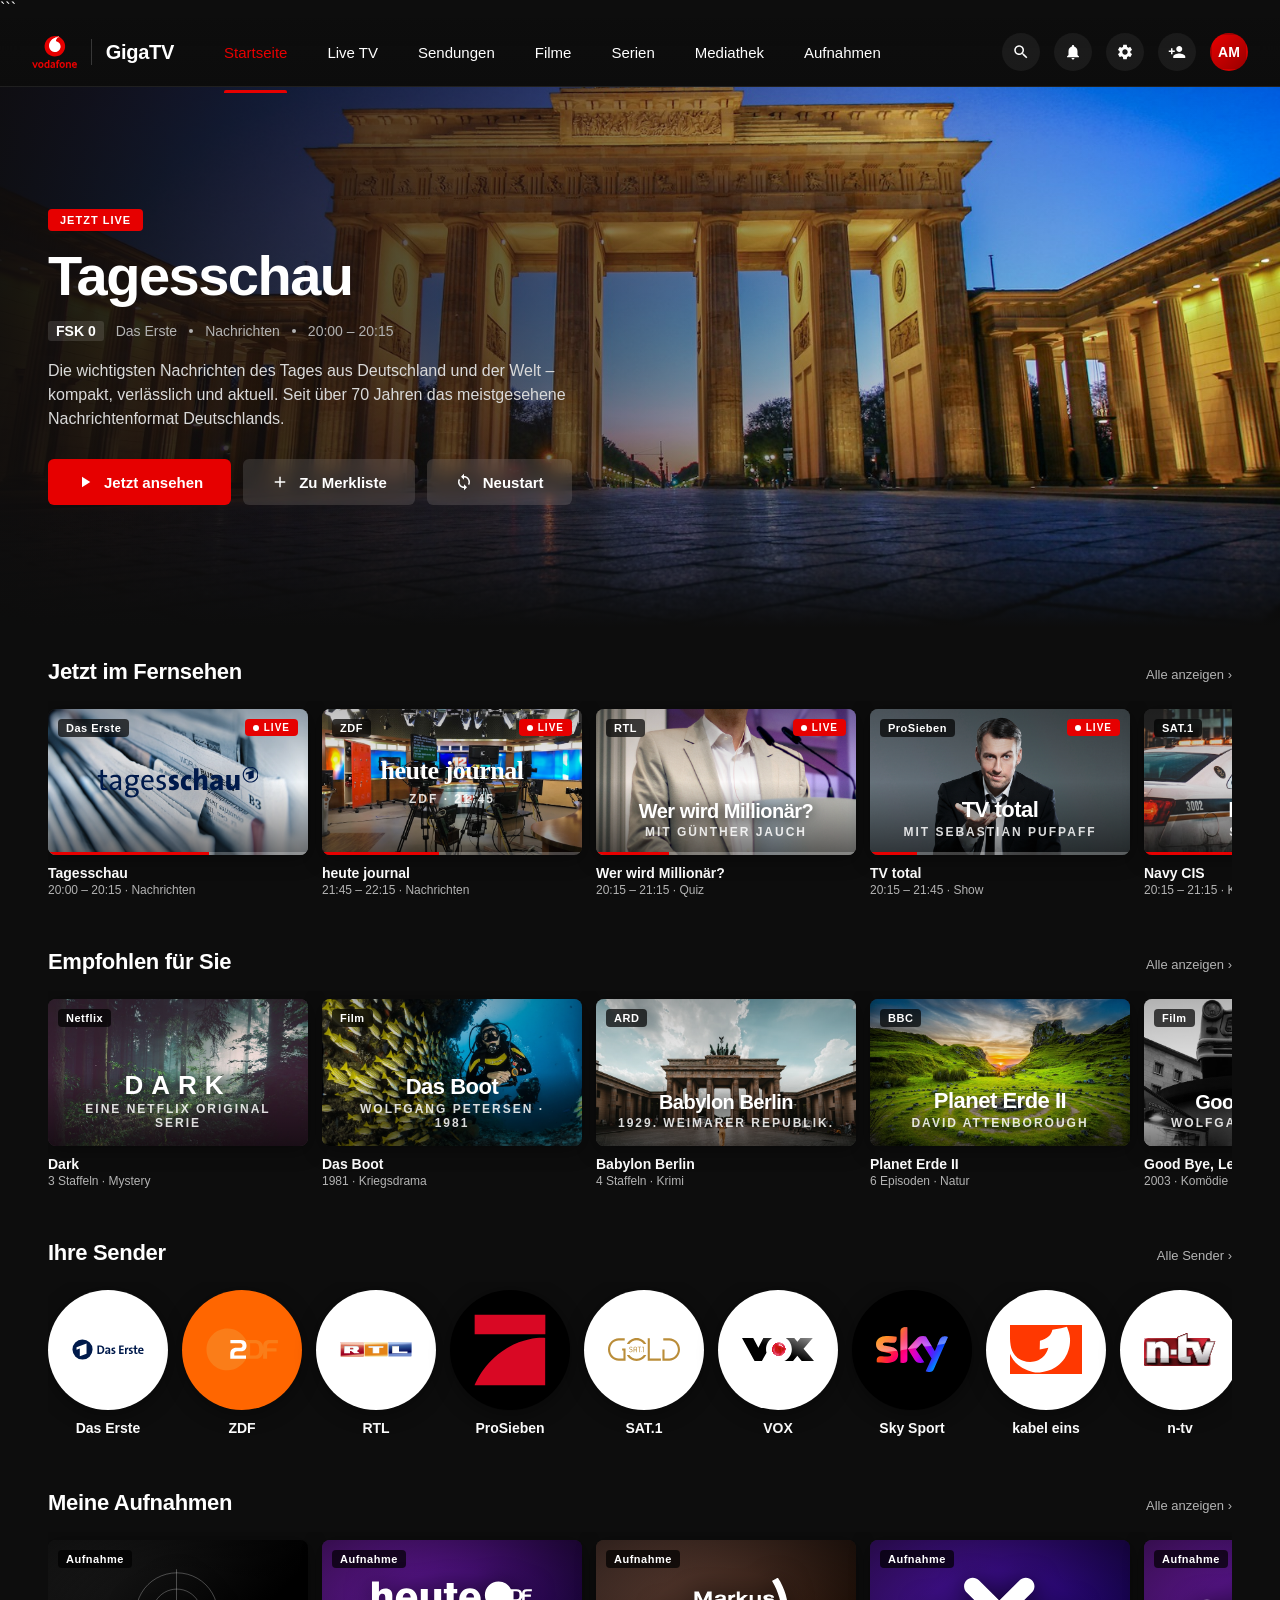
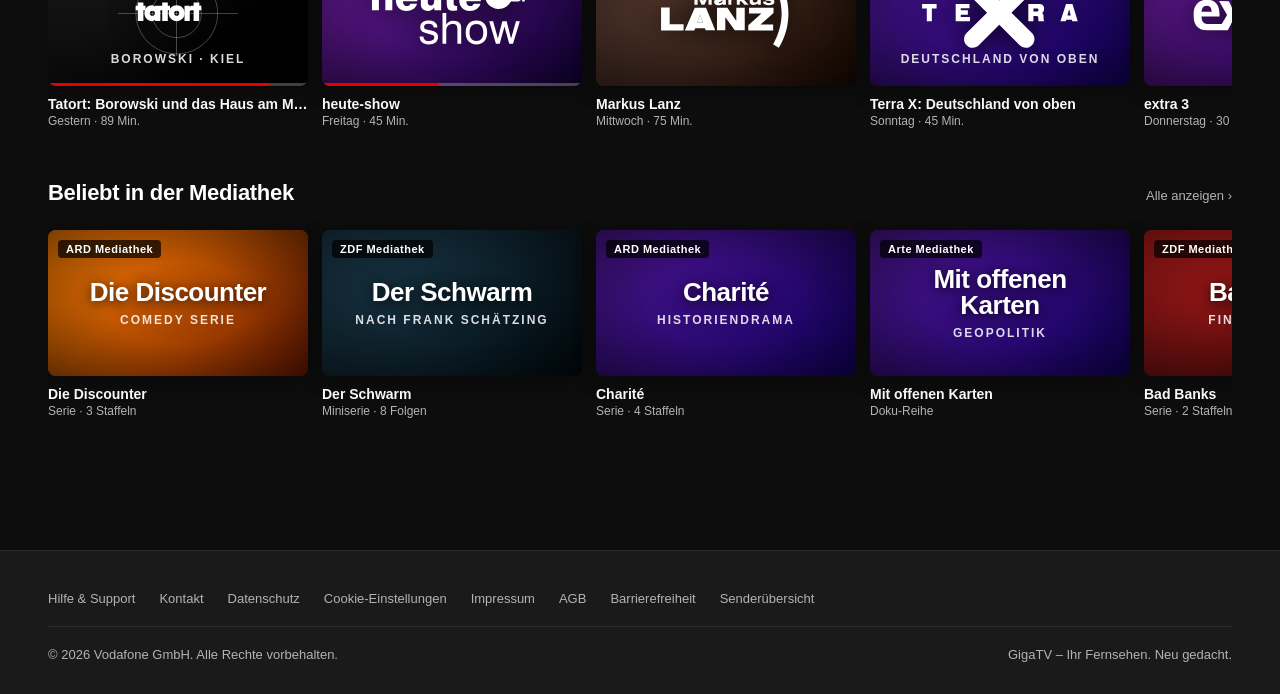
==== commit da821cb2: "Update index.html" ====
--- a/index.html
+++ b/index.html
@@ -2,16 +2,13 @@
 
 <html lang="de">
 <head>
- <!-- OneTrust Cookies Consent Notice start for anuschkatmader.github.io/VODAFONE/ -->
+<!-- OneTrust Cookies Consent Notice start for anuschkatmader.github.io/VODAFONE/ -->
 
 <script src="https://cdn.cookielaw.org/scripttemplates/otSDKStub.js"  type="text/javascript" charset="UTF-8" data-domain-script="019dbe77-9f69-7287-923a-d4ab9f42c376" ></script>
-
 <script type="text/javascript">
 function OptanonWrapper() { }
 </script>
-
 <!-- OneTrust Cookies Consent Notice end for anuschkatmader.github.io/VODAFONE/ -->
-
 ```
 <meta charset="UTF-8">
 <meta name="viewport" content="width=device-width, initial-scale=1.0">
@@ -689,7 +686,6 @@
         footer { padding: 32px 20px; }
     }
 </style>
-```
 
 </head>
 <body>
@@ -701,8 +697,7 @@
                 <div class="brand-divider"></div>
                 <div class="brand-subtitle">GigaTV</div>
             </a>
-
-```
+           
         <nav class="main-nav">
             <a href="#" class="active">Startseite</a>
             <a href="#">Live TV</a>
@@ -1267,7 +1262,6 @@
         <div>GigaTV – Ihr Fernsehen. Neu gedacht.</div>
     </div>
 </footer>
-```
 
 </body>
 </html>
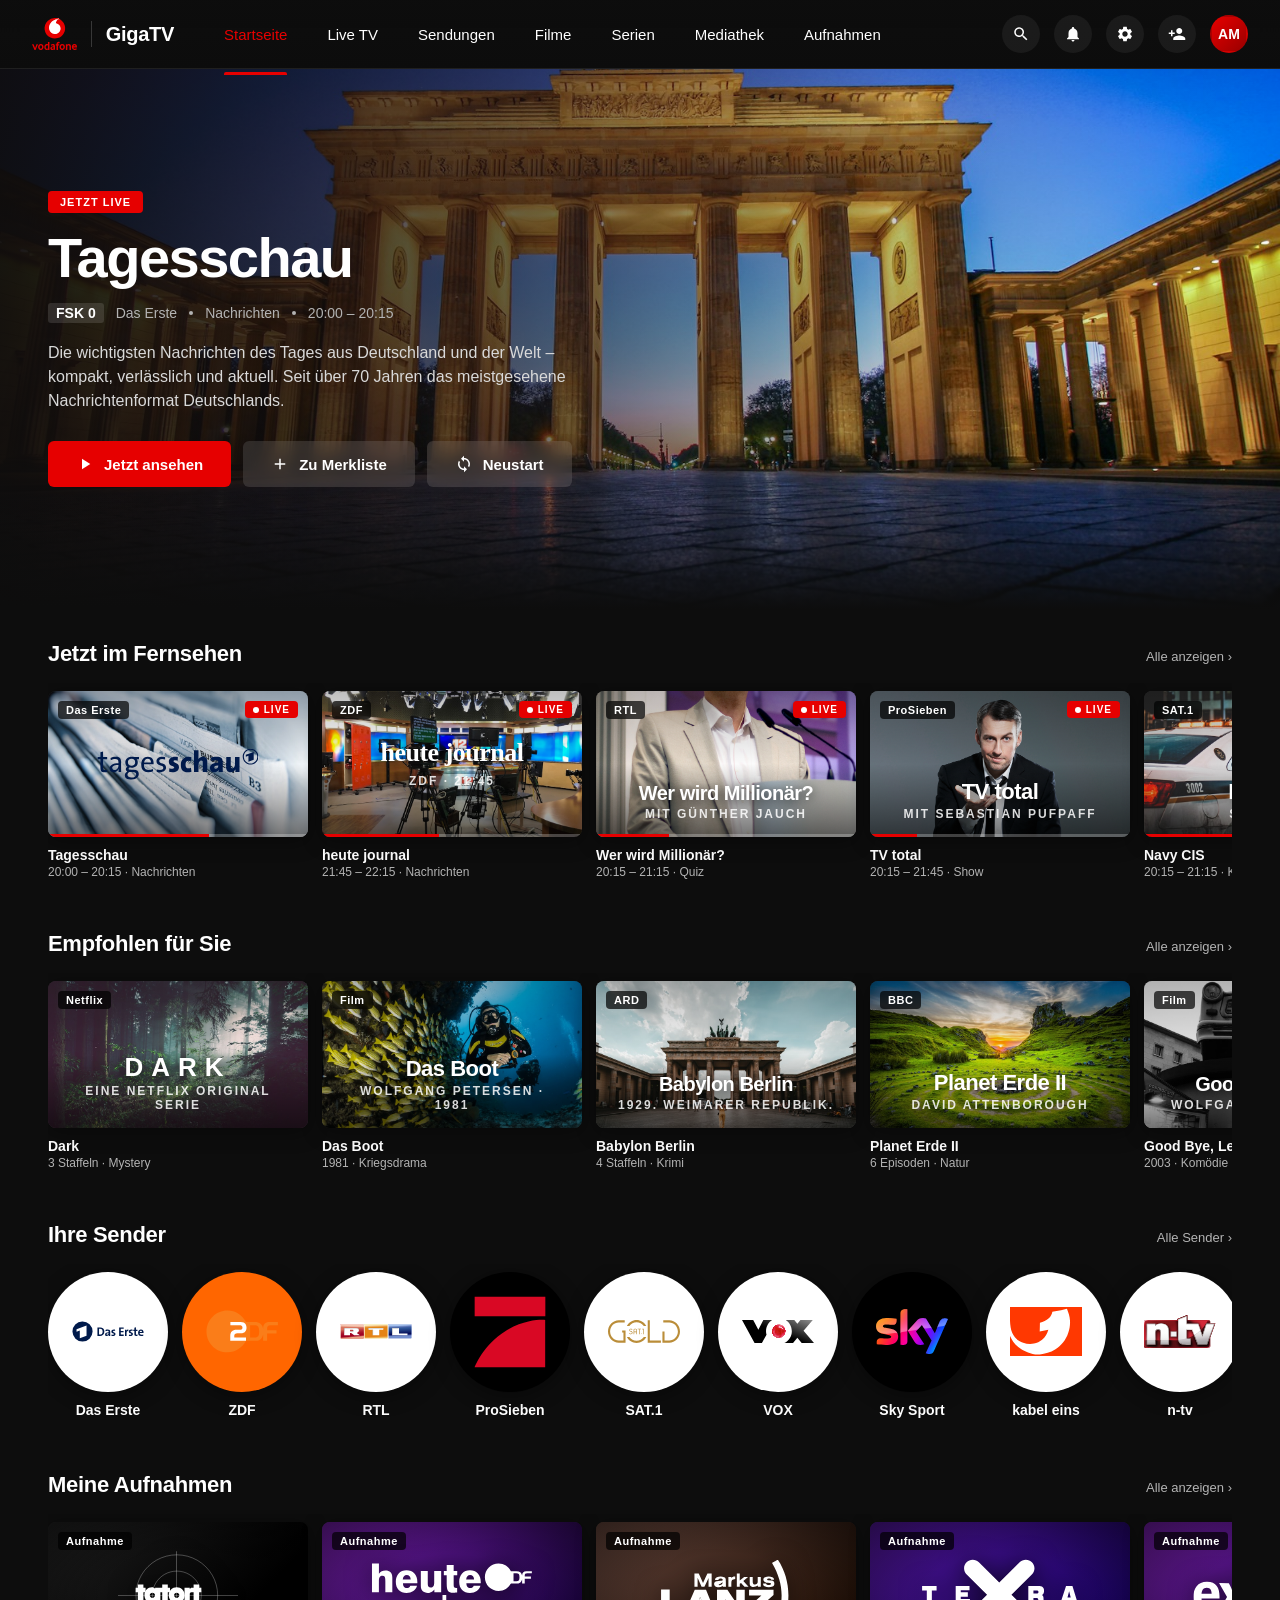
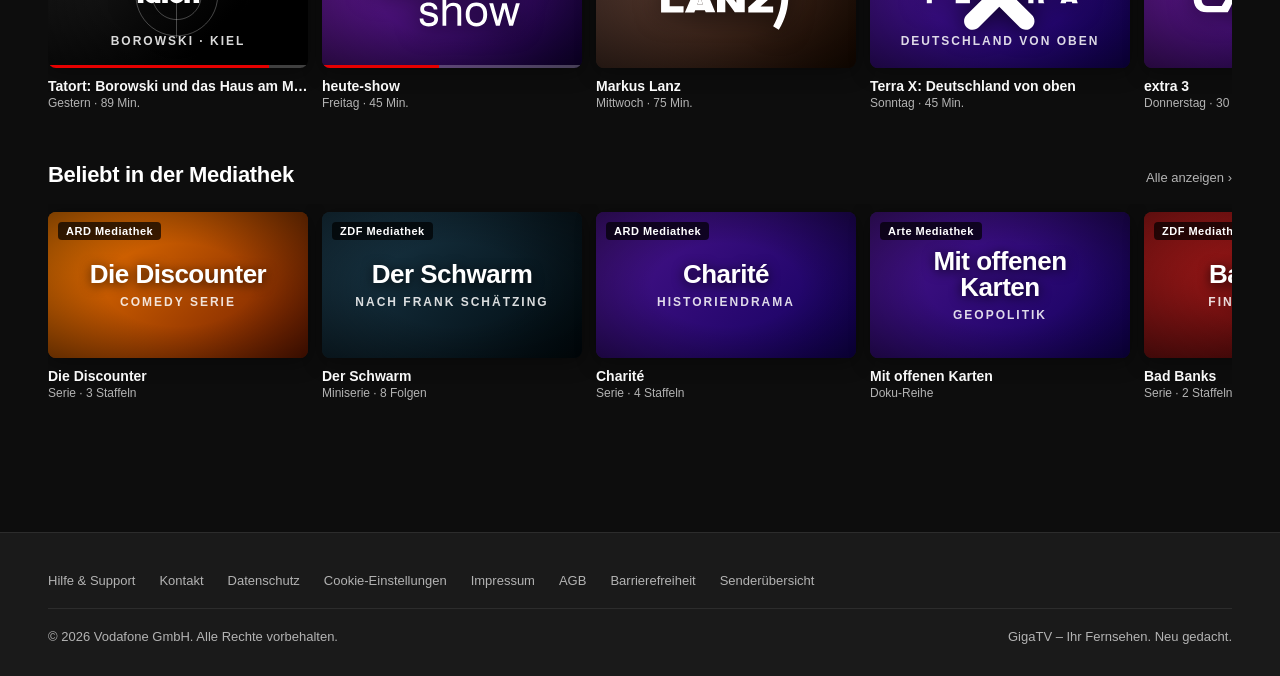
==== commit fcf43e7d: "Update index.html" ====
--- a/index.html
+++ b/index.html
@@ -9,7 +9,6 @@
 function OptanonWrapper() { }
 </script>
 <!-- OneTrust Cookies Consent Notice end for anuschkatmader.github.io/VODAFONE/ -->
-```
 <meta charset="UTF-8">
 <meta name="viewport" content="width=device-width, initial-scale=1.0">
 <title>GigaTV – Vodafone</title>
